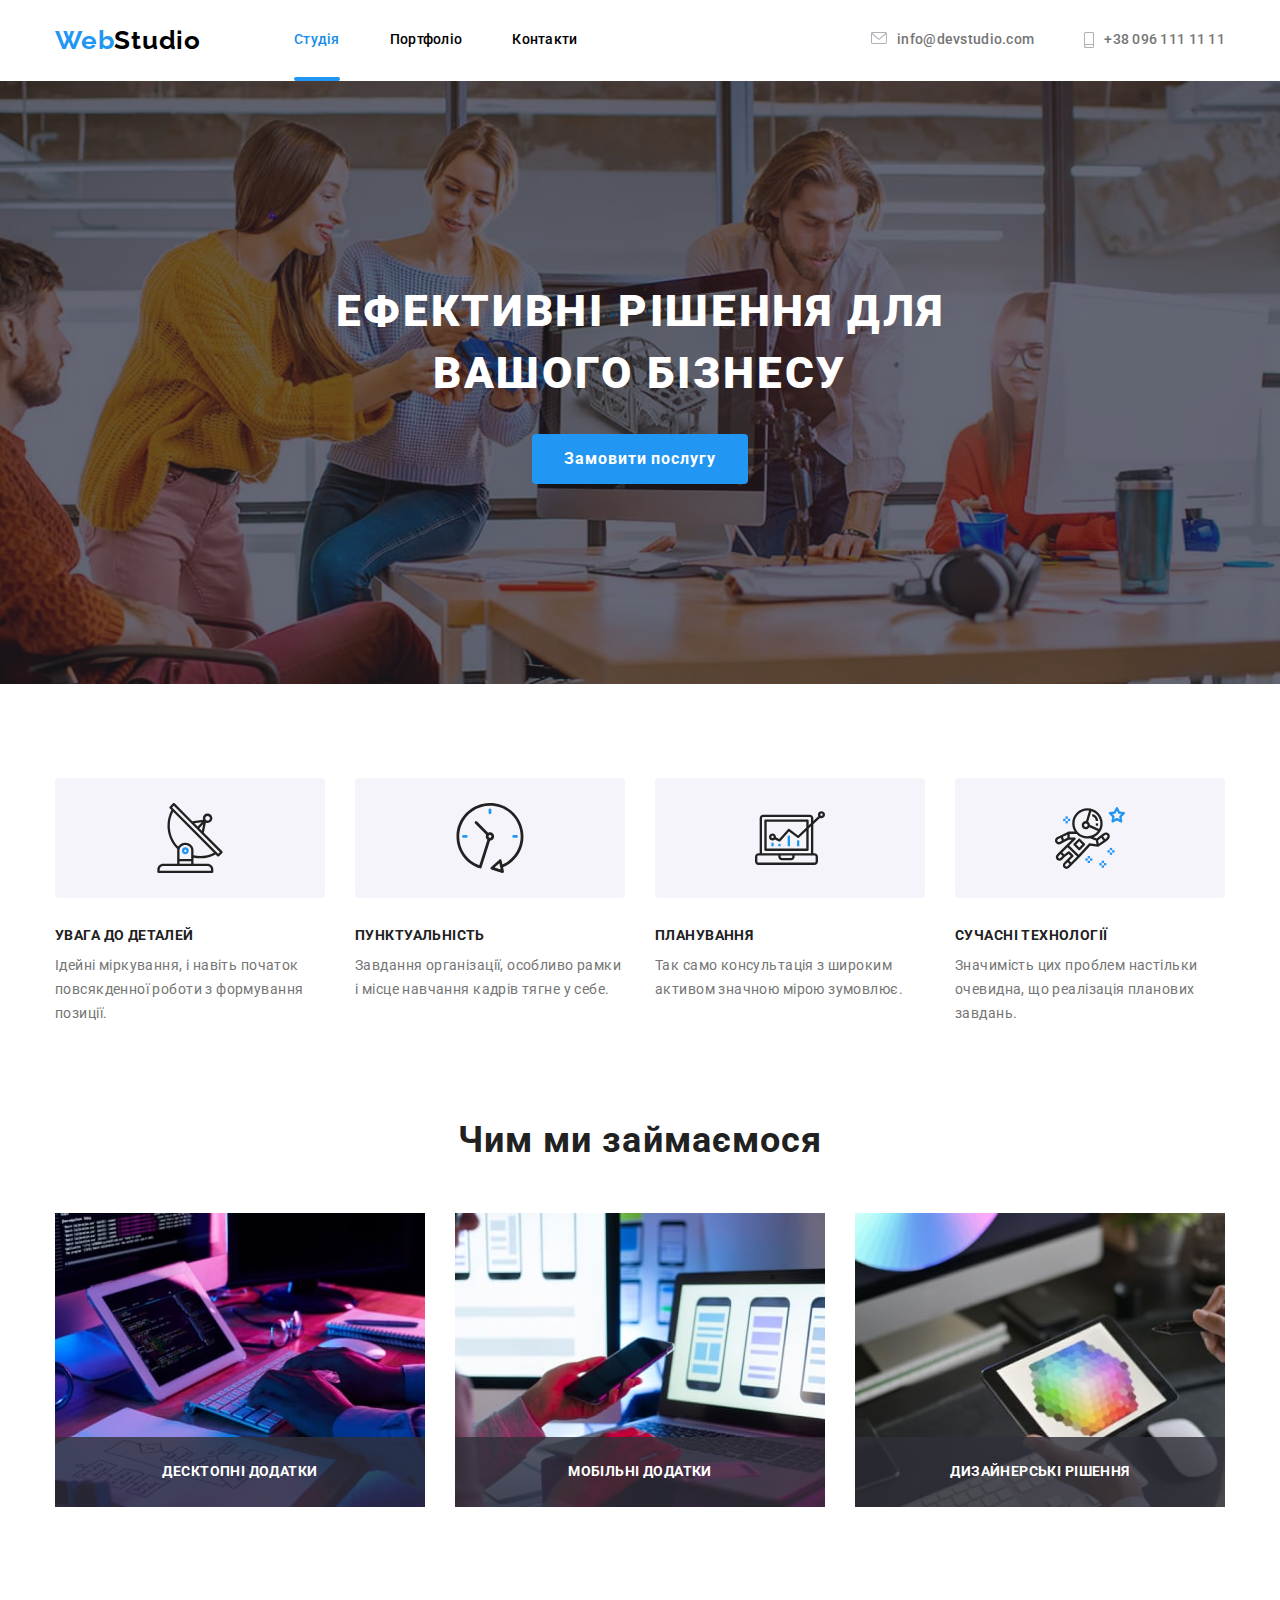
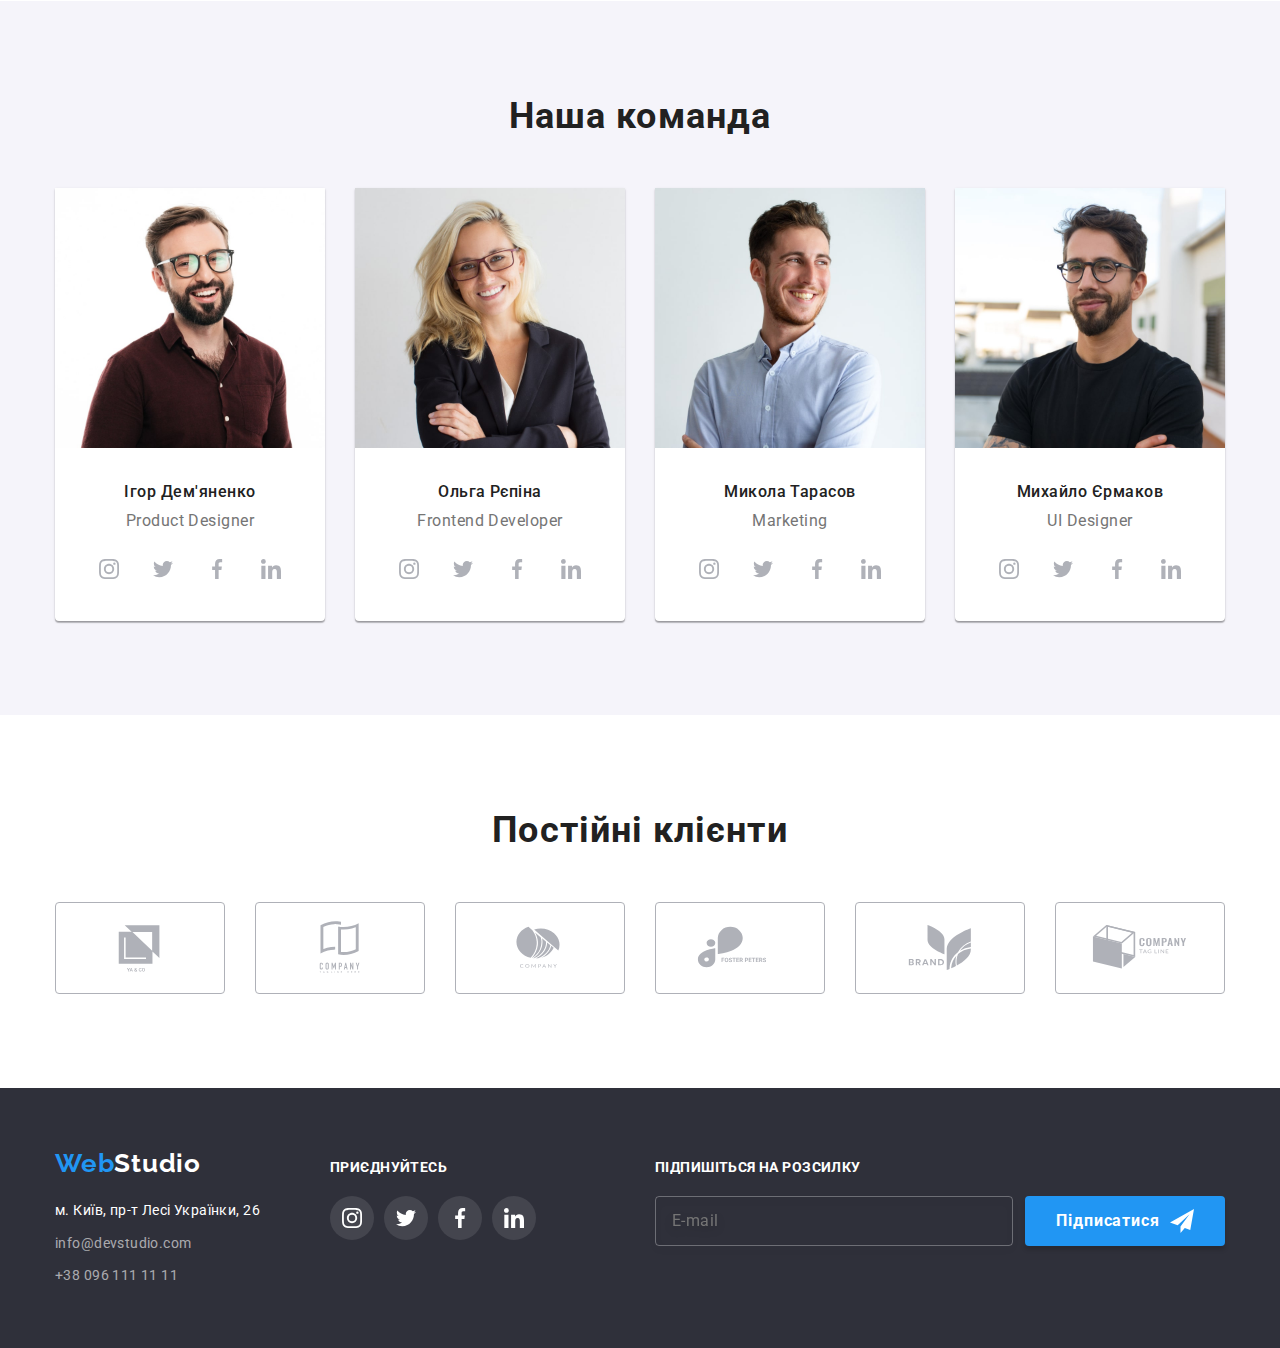
==== index.html @ 1640b94d "1" ====
<!DOCTYPE html>
<html lang="uk">
<head>
    <meta charset="UTF-8">
    <meta http-equiv="X-UA-Compatible" content="IE=edge">
    <meta name="viewport" content="width=device-width, initial-scale=1.0">
    <link rel="preconnect" href="https://fonts.googleapis.com">
    <link rel="preconnect" href="https://fonts.gstatic.com" crossorigin>
    <link href="https://fonts.googleapis.com/css2?family=Roboto:wght@400;500;700;900&display=swap" rel="stylesheet">
    <link rel="preconnect" href="https://fonts.googleapis.com">
    <link rel="preconnect" href="https://fonts.gstatic.com" crossorigin>
    <link href="https://fonts.googleapis.com/css2?family=Raleway:wght@700&display=swap" rel="stylesheet">
    <title>WebStudio</title>
    <link rel="stylesheet" href="https://cdnjs.cloudflare.com/ajax/libs/modern-normalize/1.1.0/modern-normalize.min.css">
    <link rel="stylesheet" href="./css/main.min.css">
</head>
 <body>
    
 <!-- Header -->

 <header>
    <div class="container-clients">
        <nav class="navigation">
            <a class="logo-navigation link" href="./index.html"><span class="logo-navigation__text">Web</span>Studio</a>
            <ul class="list-navigation list">
                <li class="item-navigation"><a class="item-navigation__link link active current" href="./index.html">Студія</a></li>
                <li class="item-navigation"><a class="item-navigation__link link" href="./portfolio.html">Портфоліо</a></li>
                <li class="item-navigation"><a class="item-navigation__link link" href="#contacts">Контакти</a></li>
            </ul>
        </nav>
        <ul class="list-adress list link">
            <li class="item-adress"><a class="item-adress__link link" href="mailto:info@devstudio.com">
              <svg class="item-adress__icon" width="16" height="12">
        <use href="./img/icons.svg#icon-envelope"></use>
        </svg>
        info@devstudio.com</a>
            </li>
            <li class="item-adress"><a class="item-adress__phone link" href="tel:+380961111111">
              <svg class="item-adress__icon" width="10" height="16">
        <use href="./img/icons.svg#icon-smartphone"></use>
        </svg>
        +38 096 111 11 11</a></li>
        </ul>
    </div> 
 </header>

 <!--Main-->
 <main>
  <section class="hero">
    <div class="container-hero">
        <h1 class="hero__text">Ефективні рішення для вашого бізнесу</h1>
        <button type="button" class="button" data-modal-open>Замовити послугу</button>
    </div>
    
  </section>
 <!-- Client -->
 <section class="clients">
    <div class="container-clients">
        <h2 hidden>Переваги для кліентів</h2>
        <ul class="benefits list">
            
           <li class="list-benefits">
              <div class="item-benefits">
              <svg class="item-benefits__icon" width="70" height="70">
              <use href="./img/icons.svg#antenna"></use>
            </svg>
            </div>
                <h3 class="item-benefits__title">Увага до деталей</h3>
                <p class="item-benefits__text">Ідейні міркування, і навіть початок
                    повсякденної роботи з формування
                    позиції.</p>
            </li>

            <li class="list-benefits">
               <div class="item-benefits">
              <svg class="item-benefits__icon" width="70" height="70">
              <use href="./img/icons.svg#clock"></use>
            </svg>
            </div>
                <h3 class="item-benefits__title">Пунктуальність</h3>
                <p class="item-benefits__text">Завдання організації, особливо рамки і місце
                   навчання кадрів тягне у себе.</p>
            </li>

            <li class="list-benefits">
               <div class="item-benefits">
              <svg class="item-benefits__icon" width="70" height="70">
              <use href="./img/icons.svg#diagram"></use>
            </svg>
            </div>
                <h3 class="item-benefits__title">Планування</h3>
                <p class="item-benefits__text">Так само консультація з широким активом значною
                   мірою зумовлює.</p>
            </li>

            <li class="list-benefits">
              <div class="item-benefits">
              <svg class="item-benefits__icon" width="70" height="70">
              <use href="./img/icons.svg#astronaut"></use>
            </svg>
            </div>
                <h3 class="item-benefits__title">Сучасні технології</h3>
                <p class="item-benefits__text">Значимість цих проблем настільки очевидна,
                   що реалізація планових завдань.</p>
            </li>

        </ul>
    </div>
 </section>


<!-- Servises -->

 <section class="servises">
    <div class="container-hero">
        <h2 class="servises__text">Чим ми займаємося</h2>
        <ul class="list-servises list">
            <li class="item-servises"><img class="item-servises__image" src="./img/box1.jpg" alt="keyboard_Laptop" width="370" height="294">
            <h3 class="item-servises__text">Десктопні додатки</h3>
            </li>
            <li class="item-servises"><img class="item-servises__image" src="./img/box2.jpg" alt="phone_man_hand" width="370" height="294">
            <h3 class="item-servises__text">Мобільні додатки</h3>
            </li>
            <li class="item-servises"><img class="item-servises__image" src="./img/box3.jpg" alt="Laptop_rainbow" width="370" height="294">
            <h3 class="item-servises__text">Дизайнерські рішення</h3>
            </li>
        </ul>
    </div>
 </section>

 <!-- Team -->
 <section class="team clients">
    <div class="container-hero">
        <h2 class="servises__text">Наша команда</h2>
        <ul class="list-team list">
            <li class="item-team">
                <img class="item-team__image" src="./img/img1.jpg" alt="Ігор Дем'яненко" width="270" height="260">
                <div class="item-team__text">
                    <h3 class="item-team__name">Ігор Дем'яненко</h3>
                    <p class="item-team__spot">Product Designer</p>
                    <ul class="list-card list">
                    <li class="item-card"><a href="" class="item-card__link link">
                    <svg class="item-card__icon" width="20" height="20">
                      <use href="./img/icons.svg#icon-instagram"></use>
                    </svg></a>
                  </li>
                    </a></li>
                    <li class="item-card"><a href="" class="item-card__link link">
                     <svg class="item-card__icon" width="20" height="20">
                      <use href="./img/icons.svg#icon-twitter"></use>
                      </svg>  
                    </a></li>
                    <li class="item-card"><a href="" class="item-card__link link">
                        <svg class="item-card__icon" width="20" height="20">
                      <use href="./img/icons.svg#icon-facebook"></use>
                      </svg>
                    </a></li>
                    <li class="item-card"><a href="" class="item-card__link link">
                        <svg class="item-card__icon" width="20" height="20">
                      <use href="./img/icons.svg#icon-linkedin"></use>
                      </svg></a></li>
                    </ul>
                </div>
            </li>
            <li class="item-team">
                <img class="item-team__image" src="./img/img2.jpg" alt="Ольга Рєпіна" width="270" height="260">
                <div class="item-team__text">
                    <h3 class="item-team__name">Ольга Рєпіна</h3>
                    <p class="item-team__spot">Frontend Developer</p>
                    <ul class="list-card list">
                        <li class="item-card"><a href="" class="item-card__link link">
                   <svg class="item-card__icon" width="20" height="20">
                      <use href="./img/icons.svg#icon-instagram"></use>
                    </svg></a>
                  </li>
                    </a></li>
                    <li class="item-card"><a href="" class="item-card__link link">
                     <svg class="item-card__icon" width="20" height="20">
                      <use href="./img/icons.svg#icon-twitter"></use>
                      </svg>  
                    </a></li>
                    <li class="item-card"><a href="" class="item-card__link link">
                        <svg class="item-card__icon" width="20" height="20">
                      <use href="./img/icons.svg#icon-facebook"></use>
                      </svg>
                    </a></li>
                    <li class="item-card"><a href="" class="item-card__link link">
                        <svg class="item-card__icon" width="20" height="20">
                      <use href="./img/icons.svg#icon-linkedin"></use>
                      </svg></a></li>
                    </ul>  
                </div>
            </li>
            <li class="item-team">
                <img class="item-team__image" src="./img/img3.jpg" alt="Микола Тарасов" width="270" height="260">
                <div class="item-team__text">
                    <h3 class="item-team__name">Микола Тарасов</h3>
                    <p class="item-team__spot">Marketing</p>
                    <ul class="list-card list">
                        <li class="item-card"><a href="" class="item-card__link link">
                   <svg class="item-card__icon" width="20" height="20">
                      <use href="./img/icons.svg#icon-instagram"></use>
                    </svg></a>
                  </li>
                    </a></li>
                    <li class="item-card"><a href="" class="item-card__link link">
                     <svg class="item-card__icon" width="20" height="20">
                      <use href="./img/icons.svg#icon-twitter"></use>
                      </svg>  
                    </a></li>
                    <li class="item-card"><a href="" class="item-card__link link">
                        <svg class="item-card__icon" width="20" height="20">
                      <use href="./img/icons.svg#icon-facebook"></use>
                      </svg>
                    </a></li>
                    <li class="item-card"><a href="" class="item-card__link link">
                        <svg class="item-card__icon" width="20" height="20">
                      <use href="./img/icons.svg#icon-linkedin"></use>
                      </svg></a></li>
                    </ul>
                     </div>
            </li>
            <li class="item-team">
                <img class="item-team__image" src="./img/img4.jpg" alt="Михайло Єрмаков" width="270" height="260">
                <div class="item-team__text">
                    <h3 class="item-team__name">Михайло Єрмаков</h3>
                    <p class="item-team__spot">UI Designer</p>
                    <ul class="list-card list">
                        <li class="item-card"><a href="" class="item-card__link link">
                   <svg class="item-card__icon" width="20" height="20">
                      <use href="./img/icons.svg#icon-instagram"></use>
                    </svg></a>
                  </li>
                    </a></li>
                    <li class="item-card"><a href="" class="item-card__link link">
                     <svg class="item-card__icon" width="20" height="20">
                      <use href="./img/icons.svg#icon-twitter"></use>
                      </svg>  
                    </a></li>
                    <li class="item-card"><a href="" class="item-card__link link">
                        <svg class="item-card__icon" width="20" height="20">
                      <use href="./img/icons.svg#icon-facebook"></use>
                      </svg>
                    </a></li>
                    <li class="item-card"><a href="" class="item-card__link link">
                        <svg class="item-card__icon" width="20" height="20">
                      <use href="./img/icons.svg#icon-linkedin"></use>
                      </svg></a></li>
                    </ul>
                </div>
            </li>
        </ul>
    </div>
 </section>


 <!-- Permanent Clients -->


 <section class="box clients">
  <div class="container-hero">
  <h2 class="servises__text">Постійні клієнти</h2>
  <ul class="list-box list">
    <li class="item-box">
      <a class="item-box__link link" href="">

        <svg class="item-box__icon" width="106" height="60">
        <use href="./img/icons.svg#icon-logo1"></use>
        </svg>

      </a>
    </li>
    <li class="item-box">
      <a class="item-box__link link" href="">

      <svg class="item-box__icon" width="106" height="60">
        <use href="./img/icons.svg#icon-logo2"></use>
        </svg>

      </a>
    </li>
    <li class="item-box">
      <a class="item-box__link link" href="">

        <svg class="item-box__icon" width="106" height="60">
        <use href="./img/icons.svg#icon-logo3"></use>
        </svg>

      </a>
    </li>
    <li class="item-box">
      <a class="item-box__link link" href="">

        <svg class="item-box__icon" width="106" height="60">
        <use href="./img/icons.svg#icon-logo4"></use>
        </svg>

      </a>
    </li>
    <li class="item-box">
      <a class="item-box__link link" href="">

        <svg class="item-box__icon" width="106" height="60">
        <use href="./img/icons.svg#icon-logo5"></use>
        </svg>

      </a>
    </li>
    <li class="item-box">
      <a class="item-box__link link" href="">

        <svg class="item-box__icon" width="106" height="60">
        <use href="./img/icons.svg#icon-logo6"></use>
        </svg>

      </a>
    </li>
  </ul>
  </div>
 </section>
 </main>


 <!-- Footer -->
 <footer>
    <div class="footer container-hero">
      <div class="list-footer">
    <a class="logo-footer link" href="./index.html"><span class="logo-navigation__text">Web</span>Studio</a>
    <address class="adress">
        <ul class="list-footer__adress list">
            
            <li class="list-adress__item" id="contacts"><a class="list-adress__link link" target="_blank" rel="noopener noreferrer nofollow"
                    href="https://goo.gl/maps/8ZdvYXHcTq7ifbDh6">
                    м. Київ, пр-т Лесі Українки, 26</a>
            </li>
            
            <li class="list-adress__item"><a class="list-adress__mail link"
                    href="mailto:info@devstudio.com">info@devstudio.com</a>
            </li>
            
            <li class="list-adress__item"><a class="list-adress__phone link" href="tel:+380961111111">+38 096 111 11 11</a>
            </li>  
        </ul>
    </address>
    </div>


    <div class="joinus">
      <ul class="list-joinus list">
        <li class="list-joinus__text">Приєднуйтесь</li>
        <li>
          <ul class="list-social list">
            <li class="list-social__item"><a class="list-social__link link" href="">
              <svg class="list-social__icon" width="20" height="20">
                      <use href="./img/icons.svg#icon-instagram"></use>
                    </svg>
            </a></li>
            <li class="list-social__item"><a class="list-social__link link" href="">
              <svg class="list-social__icon" width="20" height="20">
                      <use href="./img/icons.svg#icon-twitter"></use>
                    </svg>
            </a></li>
            <li class="list-social__item"><a class="list-social__link link" href="">
              <svg class="list-social__icon" width="20" height="20">
                      <use href="./img/icons.svg#icon-facebook"></use>
                    </svg>
            </a></li>
            <li class="list-social__item"><a class="list-social__link link" href="">
              <svg class="list-social__icon" width="20" height="20">
                      <use href="./img/icons.svg#icon-linkedin"></use>
                    </svg>
            </a></li>
          </ul>
        </li>
      </ul>
    </div>
    
        <!-- Subscribe -->
    <div class="footer-form">
      <form name="sub_form" class="form">
        <p class="list-joinus__text">Підпишіться на розсилку</p>
        <div class="send-form">
          <label for="send" class="send-form__label">
            <input type="email" name="email_input" class="send-form__input" placeholder="E-mail" id="send">
          </label>
            <button type="submit" class="send-form__button" data-modal-open>
              Підписатися
              <svg class="send-form__icon" width="24" height="24">
                      <use href="./img/icons.svg#icon-send"></use>
                    </svg>
              </button>
        </div>
        </form> 
    </div> 
    </div>
 </footer>

<div class="modal-backdrop is-hidden" data-modal>
      <div class="modal">
        <button type="button" class="modal-btn" data-modal-close>
        <svg class="modal-icon" width="18" height="18">
        <use href="./img/icons.svg#icon-cancel-circle"></use>
        </svg>
      </button>

  
    <p class="par_txt">Залиште свої дані, ми вам передзвонимо</h3> 
    <form>
      <div class="modal_forms">
        <span class="span_name">Ім'я</span>
          <label for="user_name" class="forms_label">
            <input type="text" name="user_name" required placeholder id="user_name" class="forms_input" minlength="3">
            <svg class="icon_form">
              <use href="./img/icons.svg#icon-person"></use>
            </svg>
          </label>
      </div>
      <div class="modal_forms">
        <span class="span_name">Телефон</span>
        <label for="user_phone" class="forms_label">
          <input type="text" name="user_phone" required placeholder id="user_phone" class="forms_input" minlength="3">
          <svg class="icon_form">
              <use href="./img/icons.svg#icon-phone"></use>
            </svg>
        </label>
      </div>
      <div class="modal_forms">
        <span class="span_name">Пошта</span>
        <label for="user_mail" class="forms_label">
          <input type="text" name="user_mail" required placeholder id="user_mail" class="forms_input" minlength="3">
          <svg class="icon_form">
              <use href="./img/icons.svg#icon-mail"></use>
            </svg>
        </label>
      </div>
      <div class="commitl">
         <span class="span_name">Коментар</span>
          <label for="commit">
            <textarea name="commit" 
            placeholder="Введіть текст"
            id="commit" 
            class="commits"
            rows="8"
            ></textarea>
          </label>
      </div>
      <div>
        <label for="soglasie" class="soglasie">
          <input 
          type="checkbox"
          name="mail"
          id="soglasie"
          class="sogl_check"
          required >
          
          <span class="checkbox_icon"></span>
          <span class="agree">Погоджуюся з розсилкою та приймаю</span> 
          <a href="#" class="soglasie_link">Умови договору</a>
        </label>
      </div>
      <button class="modal_form_btn" type="submit" data-modal-open>
        <span class="modal_form_txt">Відправити</span>
      </button>
    </form>
  </div>
</div>

 <script src="./js/modal.js"></script>
 </body>
</html>
---- css/main.min.css ----
.clients{padding-top:94px;padding-bottom:94px}html{-webkit-box-sizing:border-box;box-sizing:border-box}*,*::before,*::after{-webkit-box-sizing:inherit;box-sizing:inherit}.list{list-style:none;margin-top:0;margin-bottom:0}.link{text-decoration:none}.current{color:#188ce8}.link.current{color:#188ce8}body{color:#212121;font-family:"Roboto",sans-serif}h2,h3,p{margin-top:0;margin-bottom:0}.container-hero,.container-clients{margin-left:auto;margin-right:auto;width:1200px;padding-left:15px;padding-right:15px}.container-clients{display:-webkit-box;display:-ms-flexbox;display:flex;-webkit-box-align:center;-ms-flex-align:center;align-items:center}.container__button{padding:6px 22px}.container-cards{padding:20px 24px}.list-progect__button{color:#000;background-color:#f5f4fa;cursor:pointer;font-weight:500;font-size:16px;line-height:1.63;text-align:center;letter-spacing:.03em;border-radius:4px;border:none;font-family:inherit;-webkit-transition:color background-color box-shadow 250ms cubic-bezier(0.4, 0, 0.2, 1);transition:color background-color box-shadow 250ms cubic-bezier(0.4, 0, 0.2, 1)}.list-progect__button:hover,.list-progect__button:focus,.list-progect__button .active-button{color:#fff;background-color:#2196f3;-webkit-box-shadow:0px 3px 1px rgba(0,0,0,.1),0px 1px 2px rgba(0,0,0,.08),0px 2px 2px rgba(0,0,0,.12);box-shadow:0px 3px 1px rgba(0,0,0,.1),0px 1px 2px rgba(0,0,0,.08),0px 2px 2px rgba(0,0,0,.12);-webkit-transition:color background-color box-shadow 250ms cubic-bezier(0.4, 0, 0.2, 1);transition:color background-color box-shadow 250ms cubic-bezier(0.4, 0, 0.2, 1)}.button{color:#fff;background-color:#2196f3;padding:0;width:216px;height:50px;cursor:pointer;font-weight:700;font-size:16px;line-height:1.87;letter-spacing:.06em;border-radius:4px;border:none;font-family:inherit}.button:hover,.button:focus,.button .active-button{color:#fff;background-color:#188ce8;-webkit-box-shadow:0px 4px 4px rgba(0,0,0,.15);box-shadow:0px 4px 4px rgba(0,0,0,.15);border-radius:4px;-webkit-transition:color background-color box-shadow 250ms cubic-bezier(0.4, 0, 0.2, 1);transition:color background-color box-shadow 250ms cubic-bezier(0.4, 0, 0.2, 1)}.list-progect{display:-webkit-box;display:-ms-flexbox;display:flex;-webkit-box-pack:center;-ms-flex-pack:center;justify-content:center;padding:0;margin-bottom:50px}.list-progect .list-progect__item:not(:last-child){margin-right:8px}.line{border:1px solid #ececec;border-top-style:none;border-left-style:none;border-right-style:none}header{background-color:#fff}.navigation{display:-webkit-box;display:-ms-flexbox;display:flex;-webkit-box-align:center;-ms-flex-align:center;align-items:center}.logo-navigation{display:inline-block;margin-right:93px;padding:25px 0}.logo-navigation__text{color:#2196f3;font-family:"Raleway",sans-serif;font-weight:700;font-size:26px;line-height:1.19;letter-spacing:.03em}.logo-navigation,.logo-footer{color:#000;font-family:"Raleway",sans-serif;font-weight:700;font-size:26px;line-height:1.19;letter-spacing:.03em}.list-navigation{display:-webkit-box;display:-ms-flexbox;display:flex;color:#000;font-weight:500;font-size:14px;line-height:1.14;letter-spacing:.02em;padding-left:0}.list-navigation .item-navigation:not(:last-child){margin-right:50px}.item-navigation__link{color:#000;padding:32px 0}.item-navigation__link:hover,.item-navigation__link:focus{color:#2196f3;-webkit-transition:color 250ms cubic-bezier(0.4, 0, 0.2, 1);transition:color 250ms cubic-bezier(0.4, 0, 0.2, 1)}.list-adress{margin-left:auto;padding:0;display:-webkit-box;display:-ms-flexbox;display:flex}.list-adress .item-adress:not(:last-child){margin-right:50px}.item-adress:hover,.item-adress:focus .item-adress__icon{fill:#2196f3;-webkit-transition:fill 250ms cubic-bezier(0.4, 0, 0.2, 1);transition:fill 250ms cubic-bezier(0.4, 0, 0.2, 1)}.item-adress__link{color:#757575;font-weight:500;font-size:14px;line-height:1.14;letter-spacing:.02em;padding:32px 0;display:-webkit-box;display:-ms-flexbox;display:flex;-webkit-box-pack:center;-ms-flex-pack:center;justify-content:center}.item-adress__link:hover,.item-adress__link:focus{color:#2196f3;-webkit-transition:color 250ms cubic-bezier(0.4, 0, 0.2, 1);transition:color 250ms cubic-bezier(0.4, 0, 0.2, 1)}.item-adress__link:hover .item-adress__icon{fill:#2196f3;-webkit-transition:fill 250ms cubic-bezier(0.4, 0, 0.2, 1);transition:fill 250ms cubic-bezier(0.4, 0, 0.2, 1)}.item-adress__phone{color:#757575;font-weight:500;font-size:14px;line-height:1.14;letter-spacing:.02em;padding:32px 0;display:-webkit-box;display:-ms-flexbox;display:flex;-webkit-box-pack:center;-ms-flex-pack:center;justify-content:center}.item-adress__phone:hover,.item-adress__phone:focus{color:#2196f3;-webkit-transition:color 250ms cubic-bezier(0.4, 0, 0.2, 1);transition:color 250ms cubic-bezier(0.4, 0, 0.2, 1)}.item-adress__phone:hover .item-adress__icon{fill:#2196f3;-webkit-transition:fill 250ms cubic-bezier(0.4, 0, 0.2, 1);transition:fill 250ms cubic-bezier(0.4, 0, 0.2, 1)}.item-adress__icon{margin-right:10px;fill:#afb1b8}.item-adress__icon:hover,.item-adress__icon:focus{fill:#2196f3;-webkit-transition:fill 250ms cubic-bezier(0.4, 0, 0.2, 1);transition:fill 250ms cubic-bezier(0.4, 0, 0.2, 1)}.list-adress__link:hover,.list-adress__link:focus{color:#2196f3;-webkit-transition:color 250ms cubic-bezier(0.4, 0, 0.2, 1);transition:color 250ms cubic-bezier(0.4, 0, 0.2, 1)}.active-link{color:#2196f3}.item-navigation{position:relative}.active::after{position:absolute;display:inline-block;content:"";width:100%;height:4px;background:#2196f3;border-radius:2px;top:45px;left:0}h1{color:#fff;font-weight:900;font-size:44px;line-height:1.4;letter-spacing:.06em;text-transform:uppercase}.hero__text{margin:0 auto 30px;width:696px}.hero{background-color:#2f303a;padding-top:200px;text-align:center;padding-bottom:200px;background-repeat:no-repeat;background-position:center;background-size:cover;background-image:-webkit-gradient(linear, left top, left bottom, from(rgba(47, 48, 58, 0.4)), to(rgba(47, 48, 58, 0.4))),url(../img/main1.jpg);background-image:linear-gradient(rgba(47, 48, 58, 0.4), rgba(47, 48, 58, 0.4)),url(../img/main1.jpg)}.benefits{display:-webkit-box;display:-ms-flexbox;display:flex;padding:0}.benefits .list-benefits:not(:last-child){margin-right:30px}.item-benefits{width:270px;height:120px;background:#f5f4fa;border-radius:4px;margin-bottom:30px;display:-webkit-box;display:-ms-flexbox;display:flex;-webkit-box-pack:center;-ms-flex-pack:center;justify-content:center;-webkit-box-align:center;-ms-flex-align:center;align-items:center}.item-benefits__title{font-weight:700;font-size:14px;line-height:1.14;letter-spacing:.03em;text-transform:uppercase;margin-bottom:10px}.item-benefits__text{color:#757575;font-weight:400;font-size:14px;line-height:1.7;letter-spacing:.03em;margin-top:0;margin-bottom:0}.servises{margin-bottom:94px}.servises__text{font-weight:700;font-size:36px;line-height:1.2;text-align:center;letter-spacing:.03em;margin-bottom:50px}.list-servises{display:-webkit-box;display:-ms-flexbox;display:flex;padding:0}.list-servises .item-servises:not(:last-child){margin-right:30px}.list-team{display:-webkit-box;display:-ms-flexbox;display:flex;padding:0px}.list-team .item-team:not(:last-child){margin-right:30px}.item-team{background-color:#fff;width:270px;-webkit-box-shadow:0px 1px 3px rgba(0,0,0,.12),0px 1px 1px rgba(0,0,0,.14),0px 2px 1px rgba(0,0,0,.2);box-shadow:0px 1px 3px rgba(0,0,0,.12),0px 1px 1px rgba(0,0,0,.14),0px 2px 1px rgba(0,0,0,.2);border-radius:0px 0px 4px 4px}.item-team:hover,.item-team:focus{-webkit-transform:scale(1.1);transform:scale(1.1)}.item-team .item-card__icon{fill:#afb1b8}.item-team .list-card{display:-webkit-box;display:-ms-flexbox;display:flex;-webkit-box-pack:center;-ms-flex-pack:center;justify-content:center;margin-top:16px;padding:0}.item-team .item-card__link{display:block;border-radius:50%;width:100%;height:100%;display:-webkit-box;display:-ms-flexbox;display:flex;-webkit-box-pack:center;-ms-flex-pack:center;justify-content:center;-webkit-box-align:center;-ms-flex-align:center;align-items:center;-webkit-transition:color 250ms cubic-bezier(0.4, 0, 0.2, 1);transition:color 250ms cubic-bezier(0.4, 0, 0.2, 1)}.item-team .item-card__link:hover,.item-team .item-card__link:focus{background-color:#2196f3;-webkit-transition:background-color 250ms cubic-bezier(0.4, 0, 0.2, 1);transition:background-color 250ms cubic-bezier(0.4, 0, 0.2, 1)}.item-team .item-card__link:hover .item-card__icon{fill:#fff;-webkit-transition:fill 250ms cubic-bezier(0.4, 0, 0.2, 1);transition:fill 250ms cubic-bezier(0.4, 0, 0.2, 1)}.item-servises{position:relative}.item-servises__text{display:-webkit-box;display:-ms-flexbox;display:flex;-webkit-box-pack:center;-ms-flex-pack:center;justify-content:center;-webkit-box-align:center;-ms-flex-align:center;align-items:center;position:absolute;bottom:0;width:100%;height:70px;font-weight:700;font-size:14px;line-height:1.18;letter-spacing:.03em;text-transform:uppercase;color:#fff;background:rgba(47,48,58,.8)}.social-icon{-webkit-box-pack:center;-ms-flex-pack:center;justify-content:center}.item-card{width:44px;height:44px;margin-right:10px;padding-bottom:0}.item-card:nth-last-child(1){margin-right:0}.item-team__text{padding-top:30px;padding-bottom:30px}.item-servises__image{display:block}.item-team__name{font-weight:500;font-size:16px;line-height:1.2;text-align:center;letter-spacing:.03em;margin-bottom:10px}.item-team__spot{color:#757575;font-weight:400;font-size:16px;line-height:1.2;text-align:center;letter-spacing:.03em}.team{background-color:#f5f4fa}.servises__text{font-weight:700;font-size:36px;line-height:1.2;text-align:center;letter-spacing:.03em;margin-bottom:50px}.list-box{display:-webkit-box;display:-ms-flexbox;display:flex;padding:0;-webkit-box-pack:justify;-ms-flex-pack:justify;justify-content:space-between}.item-box{width:170px;height:92px;border:1px solid #afb1b8;border-radius:4px;-webkit-transition:color 250ms cubic-bezier(0.4, 0, 0.2, 1);transition:color 250ms cubic-bezier(0.4, 0, 0.2, 1)}.item-box:hover{border-color:#2196f3}.item-box:hover .item-box__icon{fill:#2196f3}.item-box__link{display:-webkit-box;display:-ms-flexbox;display:flex;-webkit-box-pack:center;-ms-flex-pack:center;justify-content:center;-webkit-box-align:center;-ms-flex-align:center;align-items:center;width:100%;height:100%;padding:0}.item-box__icon{fill:#afb1b8;-webkit-transition:color 250ms cubic-bezier(0.4, 0, 0.2, 1);transition:color 250ms cubic-bezier(0.4, 0, 0.2, 1)}footer{background-color:#2f303a;padding:60px 0}.logo-footer{color:#fff;display:inline-block;margin-bottom:20px}.list-adress__link{color:#fff;font-family:"Roboto",sans-serif;font-style:normal;font-weight:400;font-size:14px;line-height:1.7;letter-spacing:.03em;-webkit-transition:color border 250ms cubic-bezier(0.4, 0, 0.2, 1);transition:color border 250ms cubic-bezier(0.4, 0, 0.2, 1)}.list-adress__item{padding:0;margin-bottom:9px}.list-adress__item:nth-last-child(1){margin-bottom:0}.list-adress__mail,.list-adress__phone{font-family:"Roboto",sans-serif;font-style:normal;font-weight:400;font-size:14px;line-height:1.7;letter-spacing:.03em;color:rgba(255,255,255,.6);-webkit-transition:color border 250ms cubic-bezier(0.4, 0, 0.2, 1);transition:color border 250ms cubic-bezier(0.4, 0, 0.2, 1)}.list-adress__mail:hover,.list-adress__mail:focus,.list-adress__phone:hover,.list-adress__phone:focus{color:#2196f3}.list-footer__adress{padding-left:0}.footer{display:-webkit-box;display:-ms-flexbox;display:flex;-webkit-box-align:baseline;-ms-flex-align:baseline;align-items:baseline}.list-joinus__text{font-weight:700;font-size:14px;line-height:1.14;letter-spacing:.03em;text-transform:uppercase;color:#fff;margin-bottom:20px}.list-footer{margin-right:70px}.list-joinus{padding:0}.list-social{padding:0;display:-webkit-box;display:-ms-flexbox;display:flex;-webkit-box-pack:center;-ms-flex-pack:center;justify-content:center}.list-social__item{width:44px;height:44px;margin-right:10px;padding-bottom:0;border-radius:50%;background-color:rgba(255,255,255,.1)}.list-social__item:nth-last-child(1){margin-right:0}.list-social__item:hover{background-color:#2196f3;-webkit-transition:background-color 250ms cubic-bezier(0.4, 0, 0.2, 1);transition:background-color 250ms cubic-bezier(0.4, 0, 0.2, 1)}.list-social__link{width:100%;height:100%;display:-webkit-box;display:-ms-flexbox;display:flex;-webkit-box-pack:center;-ms-flex-pack:center;justify-content:center;-webkit-box-align:center;-ms-flex-align:center;align-items:center}.list-social__icon{fill:#fff}.footer-form{margin-left:auto;height:86px}.send-form__label{width:358px}.form input{width:358px;height:50px;background-color:rgba(0,0,0,0);border:none;border:1px solid rgba(255,255,255,.3);-webkit-filter:drop-shadow(0px 4px 4px rgba(0, 0, 0, 0.15));filter:drop-shadow(0px 4px 4px rgba(0, 0, 0, 0.15));border-radius:4px}.send-form{display:-webkit-box;display:-ms-flexbox;display:flex;-ms-flex-line-pack:center;align-content:center}.send-form__input{width:358px;height:50px;font-family:"Roboto",sans-serif;font-weight:400;font-size:16px;letter-spacing:.03em;line-height:16px;padding:15px 16px;background-color:rgba(0,0,0,0);border:1px solid rgba(255,255,255,.3);-webkit-box-sizing:border-box;box-sizing:border-box;-webkit-filter:drop-shadow(0px 4px 4px rgba(0, 0, 0, 0.15));filter:drop-shadow(0px 4px 4px rgba(0, 0, 0, 0.15));border-radius:4px;color:rgba(255,255,255,.6)}.send-form__input:focus{border:1px solid #2196f3;-webkit-box-shadow:0px 1px 1px rgba(0,0,0,.12),0px 4px 4px rgba(0,0,0,.06),1px 4px 6px rgba(0,0,0,.16);box-shadow:0px 1px 1px rgba(0,0,0,.12),0px 4px 4px rgba(0,0,0,.06),1px 4px 6px rgba(0,0,0,.16);outline:none}.send-form__button{display:-webkit-box;display:-ms-flexbox;display:flex;-webkit-box-pack:center;-ms-flex-pack:center;justify-content:center;-webkit-box-align:center;-ms-flex-align:center;align-items:center;font-family:inherit;background:#2196f3;width:200px;height:50px;margin-left:12px;border:none;-webkit-box-shadow:0px 4px 4px rgba(0,0,0,.15);box-shadow:0px 4px 4px rgba(0,0,0,.15);border-radius:4px;cursor:pointer;-webkit-transition:all 250ms,cubic-bezier(0.4, 0, 0.2, 1);transition:all 250ms,cubic-bezier(0.4, 0, 0.2, 1);font-weight:700;font-size:16px;line-height:1.875;letter-spacing:.06em;color:#fff}.send-form__button:hover,.send-form__button:focus{color:#fff;background-color:#188ce8;-webkit-box-shadow:0px 4px 4px rgba(0,0,0,.15);box-shadow:0px 4px 4px rgba(0,0,0,.15);border-radius:4px;-webkit-transition:color background-color box-shadow 250ms cubic-bezier(0.4, 0, 0.2, 1);transition:color background-color box-shadow 250ms cubic-bezier(0.4, 0, 0.2, 1)}.send-form__icon{fill:#fff;margin-left:10px}.text_sub_s{font-weight:700;font-size:16px;line-height:1.88;letter-spacing:.06em;color:#fff;display:-webkit-box;display:-ms-flexbox;display:flex;-webkit-box-pack:center;-ms-flex-pack:center;justify-content:center;-webkit-box-align:center;-ms-flex-align:center;align-items:center}.modal-backdrop{position:fixed;top:0;bottom:0;left:0;right:0;background-color:rgba(0,0,0,.2);opacity:1;-webkit-transition:opacity 500ms,visibility 500ms;transition:opacity 500ms,visibility 500ms}.modal{width:528px;position:absolute;top:50%;left:50%;-webkit-transform:translate(-50%, -50%) scale(1);transform:translate(-50%, -50%) scale(1);opacity:1;-webkit-transition:-webkit-transform 250ms cubic-bezier(0.4, 0, 0.2, 1);transition:-webkit-transform 250ms cubic-bezier(0.4, 0, 0.2, 1);transition:transform 250ms cubic-bezier(0.4, 0, 0.2, 1);transition:transform 250ms cubic-bezier(0.4, 0, 0.2, 1), -webkit-transform 250ms cubic-bezier(0.4, 0, 0.2, 1);background-color:#fff;padding:40px}.is-hidden{visibility:hidden;opacity:0;pointer-events:none}.modal-btn{position:absolute;top:8px;right:8px;cursor:pointer;-webkit-box-align:center;-ms-flex-align:center;align-items:center;background:#fff;width:30px;height:30px;border:1px solid rgba(0,0,0,.1);border-radius:50%}.modal-btn:hover{fill:#2196f3;-webkit-transition:background-color 250ms cubic-bezier(0.4, 0, 0.2, 1);transition:background-color 250ms cubic-bezier(0.4, 0, 0.2, 1)}.modal-icon{width:100%;height:100%;display:-webkit-box;display:-ms-flexbox;display:flex;-webkit-box-pack:center;-ms-flex-pack:center;justify-content:center;-webkit-box-align:center;-ms-flex-align:center;align-items:center}.par_txt{font-weight:700;font-size:20px;line-height:1.17;letter-spacing:.06em;color:#000;text-align:center;margin-bottom:12px}.span_name{font-weight:400;text-align:start;font-size:12px;line-height:1.71;letter-spacing:.03em;color:#757575}.modal_forms{margin-bottom:10px}.forms_input{width:448px;height:40px;border-radius:4px;border:1px solid rgba(33,33,33,.2);padding-left:40px;-webkit-transition:border 250ms cubic-bezier(0.4, 0, 0.2, 1);transition:border 250ms cubic-bezier(0.4, 0, 0.2, 1)}.forms_input:hover,.forms_input:focus{border:1px solid #2196f3;outline:none}.forms_input:hover+svg,.forms_input:focus+svg{fill:#2196f3}.forms_label{position:relative}.icon_form{position:absolute;width:18px;height:18px;left:15px;top:2px}.commits{width:448px;height:120px;border:1px solid rgba(33,33,33,.2);-webkit-box-sizing:border-box;box-sizing:border-box;border-radius:4px;resize:none;padding:12px 16px}.commits:hover,.commits:focus{border:1px solid #2196f3;outline:none;-webkit-transition:border 250ms cubic-bezier(0.4, 0, 0.2, 1);transition:border 250ms cubic-bezier(0.4, 0, 0.2, 1)}.commitl{margin-bottom:20px}textarea::-webkit-input-placeholder{font-weight:400;font-size:12px;line-height:1.71;letter-spacing:.01em}textarea::-moz-placeholder{font-weight:400;font-size:12px;line-height:1.71;letter-spacing:.01em}textarea:-ms-input-placeholder{font-weight:400;font-size:12px;line-height:1.71;letter-spacing:.01em}textarea::-ms-input-placeholder{font-weight:400;font-size:12px;line-height:1.71;letter-spacing:.01em}textarea::placeholder{font-weight:400;font-size:12px;line-height:1.71;letter-spacing:.01em}.sogl_check{position:absolute;width:1px;height:1px;margin:-1px;border:0;padding:0;white-space:nowrap;-webkit-clip-path:inset(100%);clip-path:inset(100%);clip:rect(0 0 0 0);overflow:hidden}.sogl_check:checked+.checkbox_icon{background-color:#2196f3;background-image:url(../img/Check.svg);background-size:contain;background-origin:content-box;border:2px solid rgba(0,0,0,0);background-repeat:no-repeat;border-radius:4px}.soglasie_link{padding-left:3px;font-size:14px;line-height:1.7;letter-spacing:.03em;color:#2196f3}.checkbox_icon{display:-webkit-box;display:-ms-flexbox;display:flex;width:16px;height:15px;border:2px solid #212121;border-radius:4px;margin-right:9px;cursor:pointer}.modal_form_btn{display:block;margin:30px auto 0;font-family:inherit;background:#2196f3;width:200px;height:50px;border:none;-webkit-box-shadow:0px 4px 4px rgba(0,0,0,.15);box-shadow:0px 4px 4px rgba(0,0,0,.15);border-radius:4px;cursor:pointer;-webkit-transition:background-color 250ms cubic-bezier(0.4, 0, 0.2, 1);transition:background-color 250ms cubic-bezier(0.4, 0, 0.2, 1)}.modal_form_btn:hover,.modal_form_btn:focus{color:#fff;background-color:#188ce8;-webkit-box-shadow:0px 4px 4px rgba(0,0,0,.15);box-shadow:0px 4px 4px rgba(0,0,0,.15);border-radius:4px;-webkit-transition:color 250ms cubic-bezier(0.4, 0, 0.2, 1);transition:color 250ms cubic-bezier(0.4, 0, 0.2, 1)}.modal_form_txt{cursor:pointer;font-weight:700;font-size:16px;line-height:1.88;-webkit-box-align:center;-ms-flex-align:center;align-items:center;text-align:center;letter-spacing:.06em;color:#fff}.agree{font-weight:400;font-size:14px;line-height:1.71;letter-spacing:.03em;color:#757575}.soglasie{display:-webkit-box;display:-ms-flexbox;display:flex;-webkit-box-pack:center;-ms-flex-pack:center;justify-content:center;-webkit-box-align:center;-ms-flex-align:center;align-items:center}.cards{padding:0;display:-webkit-box;display:-ms-flexbox;display:flex;-ms-flex-wrap:wrap;flex-wrap:wrap}.list-cards{width:370px;height:404px;margin-right:30px;margin-bottom:30px}.list-cards:nth-child(3n){margin-right:0}.list-cards__link{display:block;-webkit-transition:color background-color box-shadow 250ms cubic-bezier(0.4, 0, 0.2, 1);transition:color background-color box-shadow 250ms cubic-bezier(0.4, 0, 0.2, 1)}.list-cards__link:hover .list-cards__description--hidden{-webkit-transform:translateY(0);transform:translateY(0)}.list-cards__link:hover{-webkit-box-shadow:0px 1px 1px rgba(0,0,0,.12),0px 4px 4px rgba(0,0,0,.06),1px 4px 6px rgba(0,0,0,.16);box-shadow:0px 1px 1px rgba(0,0,0,.12),0px 4px 4px rgba(0,0,0,.06),1px 4px 6px rgba(0,0,0,.16)}.list-cards__link--hidden{display:block}.list-cards__box{border:1px solid #eee;border-top-style:none}.hidden{position:relative;overflow:hidden}.list-cards__description--hidden{display:-webkit-box;display:-ms-flexbox;display:flex;-webkit-box-pack:center;-ms-flex-pack:center;justify-content:center;-webkit-box-align:center;-ms-flex-align:center;align-items:center;background-color:rgba(33,150,243,.9);position:absolute;bottom:0;left:0;height:100%;width:100%;color:#fff;font-size:20px;padding-left:24px;padding-right:24px;-webkit-transform:translateY(101%);transform:translateY(101%);-webkit-transition:-webkit-transform 250ms linear;transition:-webkit-transform 250ms linear;transition:transform 250ms linear;transition:transform 250ms linear, -webkit-transform 250ms linear;-webkit-transition-timing-function:cubic-bezier(0.4, 0, 0.2, 1);transition-timing-function:cubic-bezier(0.4, 0, 0.2, 1)}.list-cards__text--hidden{font-weight:400;font-size:18px;line-height:1.5;letter-spacing:.03em;color:#fff;-webkit-transition:color background-color box-shadow 250ms cubic-bezier(0.4, 0, 0.2, 1);transition:color background-color box-shadow 250ms cubic-bezier(0.4, 0, 0.2, 1)}.list-cards__title{color:#212121;font-weight:700;font-size:18px;line-height:2;letter-spacing:.06em;margin-bottom:4px}.list-cards__description{color:#757575;font-weight:400;font-size:16px;line-height:1.9;letter-spacing:.03em}/*# sourceMappingURL=main.min.css.map */
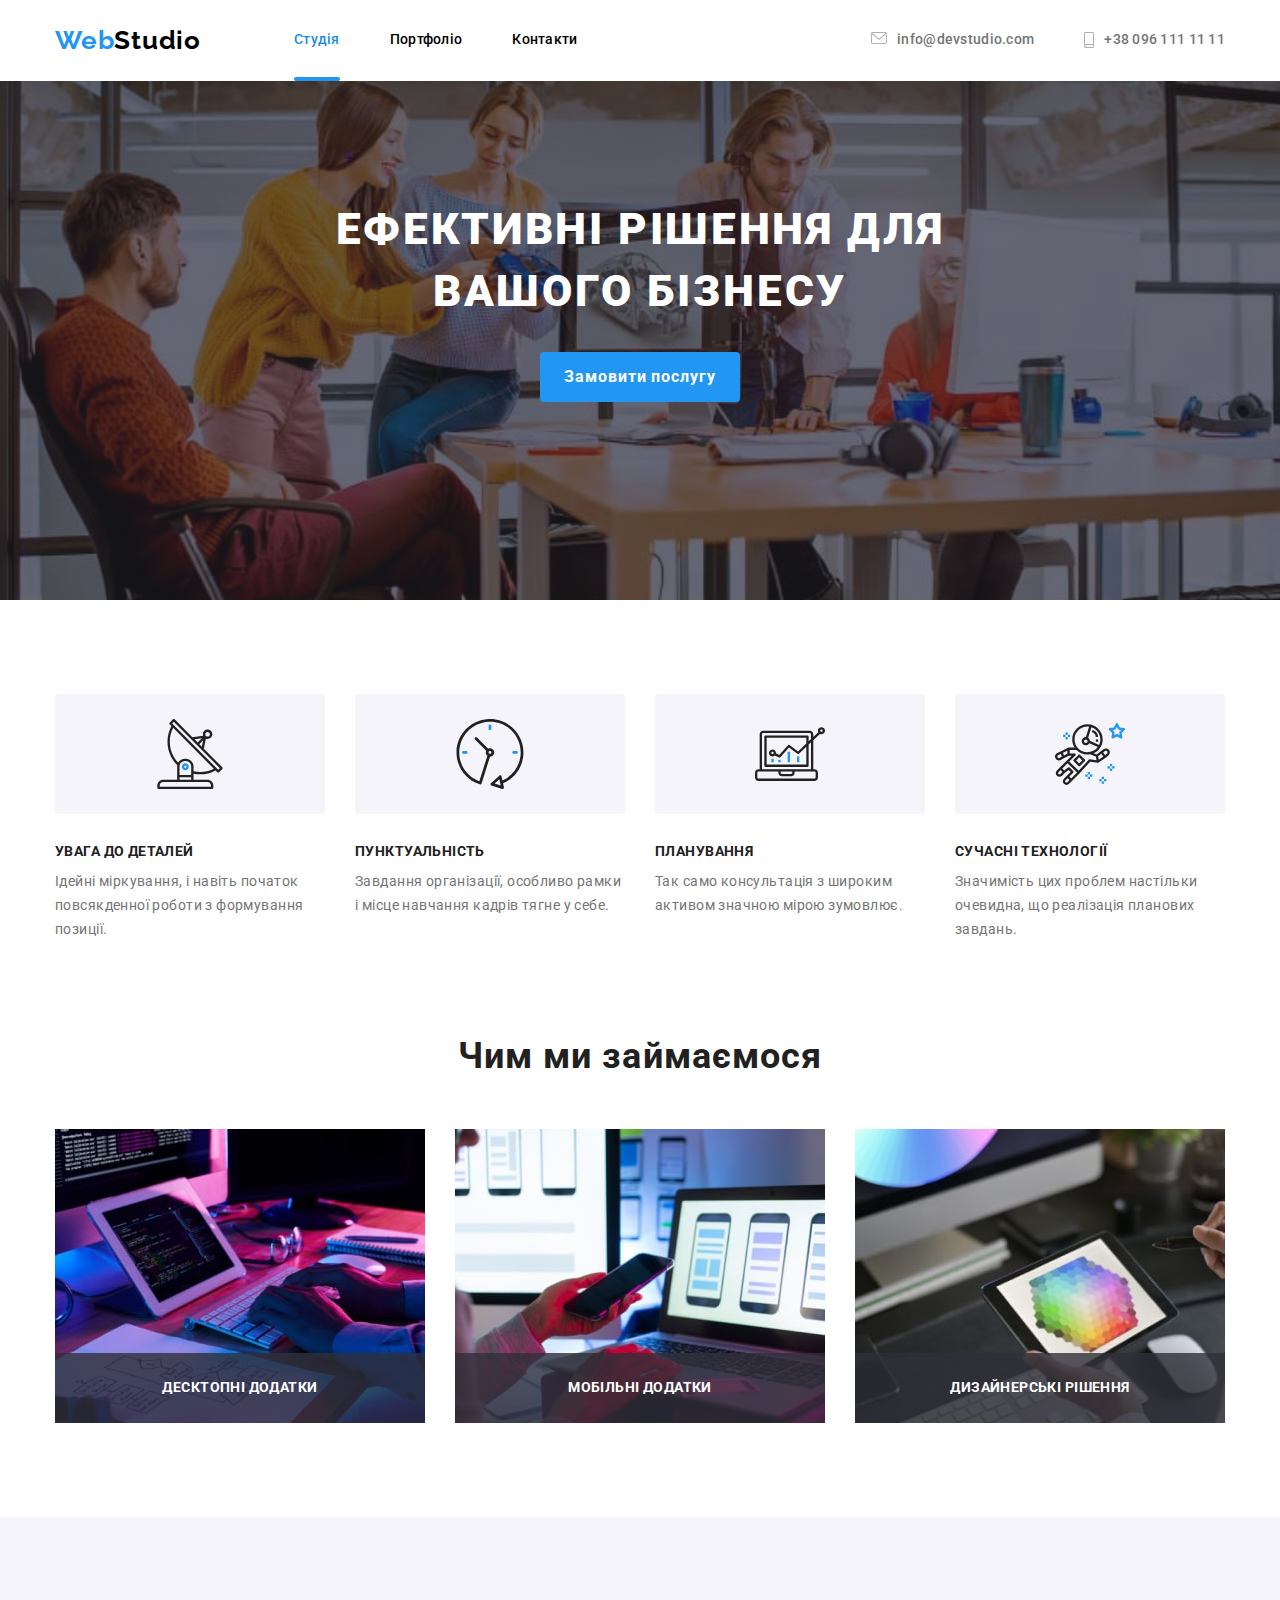
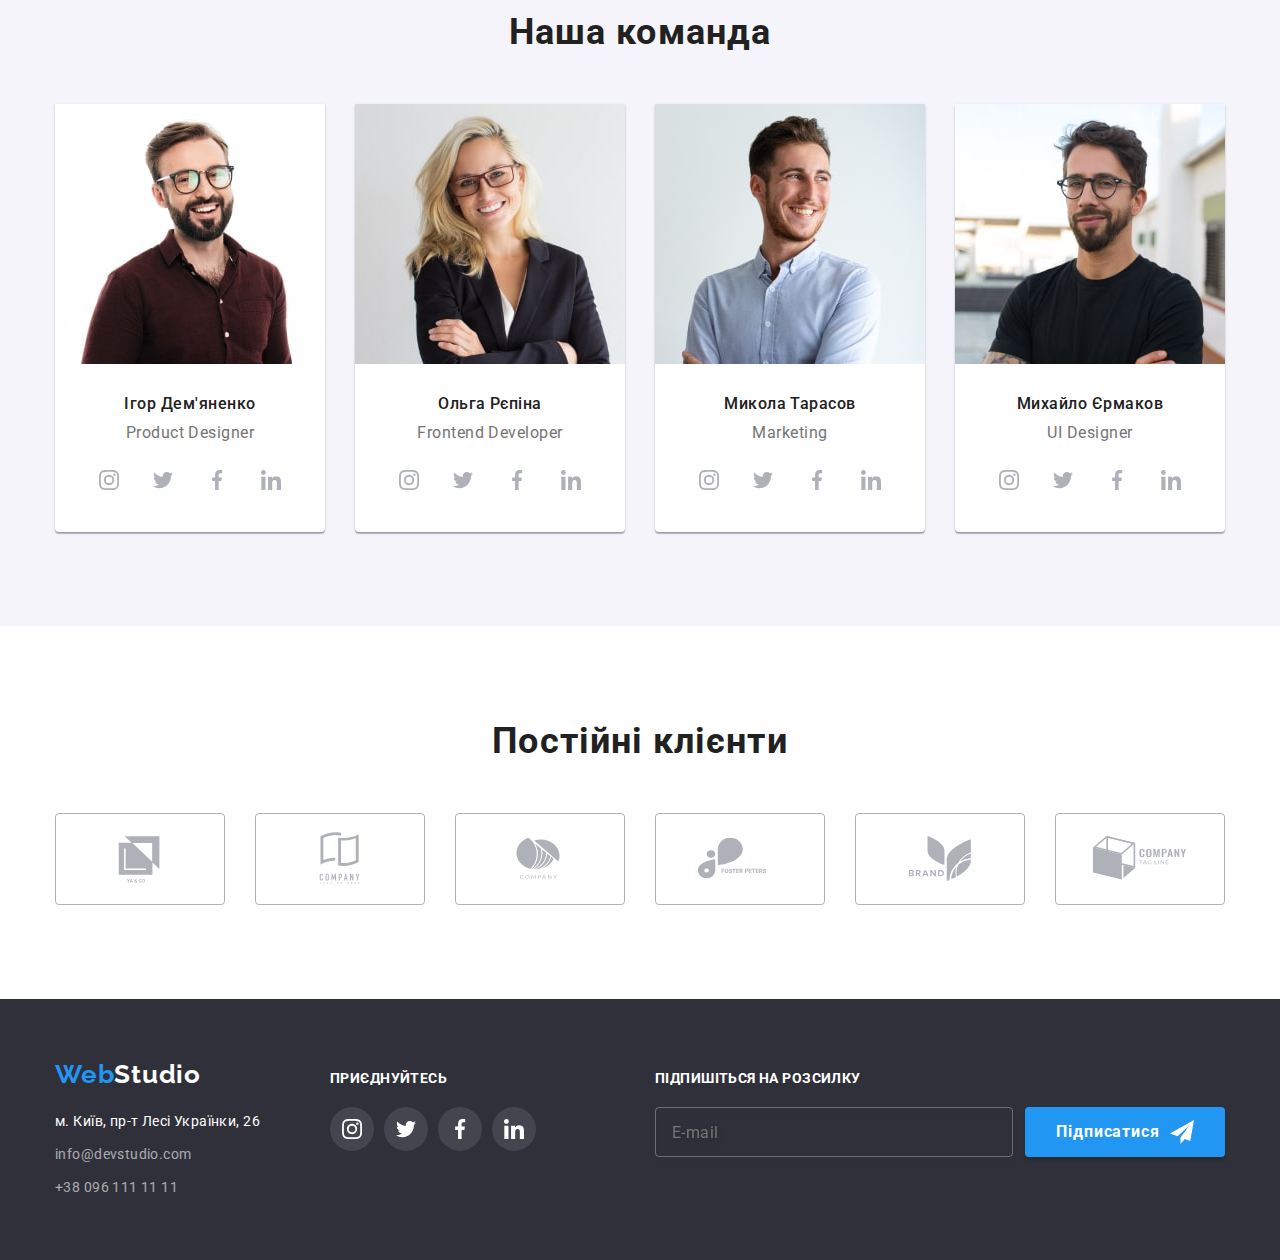
==== commit 35c17af3: "9" ====
--- a/index.html
+++ b/index.html
@@ -16,7 +16,7 @@
 </head>
  <body>
     
- <!-- Header -->
+<!-- Header -->
 
  <header>
     <div class="container-clients">
@@ -26,7 +26,7 @@
                 <li class="item-navigation"><a class="item-navigation__link link active current" href="./index.html">Студія</a></li>
                 <li class="item-navigation"><a class="item-navigation__link link" href="./portfolio.html">Портфоліо</a></li>
                 <li class="item-navigation"><a class="item-navigation__link link" href="#contacts">Контакти</a></li>
-            </ul>
+            </ul>     
         </nav>
         <ul class="list-adress list link">
             <li class="item-adress"><a class="item-adress__link link" href="mailto:info@devstudio.com">
@@ -41,7 +41,73 @@
         </svg>
         +38 096 111 11 11</a></li>
         </ul>
-    </div> 
+      
+      
+        <button
+          class="menu-toggle js-open-menu"
+          aria-expanded="false"
+          aria-controls="mobile-menu"
+        >
+          <svg width="40" height="40" fill="currentColor">
+            <use href="./img/icons.svg#menu_40px"></use>
+          </svg>
+        </button>
+      </div>
+
+      <!-- Mobile menu -->
+      <div class="menu-container js-menu-container" id="mobile-menu">
+        <button class="menu-toggle js-close-menu">
+          <svg
+            class="menu-close-icon"
+            width="40"
+            height="40"
+            fill="currentColor"
+          >
+            <use href="./img/icons.svg#close_40px"></use>
+          </svg>
+        </button>
+
+        <ul class="mobile-menu list">
+          <li class="mobile-menu-item">
+            <a class="mobile-menu-link link current" href="./index.html">Студія</a>
+          </li>
+          <li class="mobile-menu-item">
+            <a class="mobile-menu-link link" href="./portfolio.html">Портфоліо</a>
+          </li>
+          <li class="mobile-menu-item">
+            <a class="mobile-menu-link link" href="/">Контакти</a>
+          </li>
+        </ul>
+            <div style="margin-bottom: 80px"></div>
+        <ul class="mobile-contact list">
+          <li class="mobile-contact-item">
+            <a href="tel:+380961111111" class="mobile-contact-link link current"
+              >+38 096 111 11 11</a
+            >
+          </li>
+          <li class="mobile-contact-item">
+            <a href="mailto:info@devstudio.com" class="mobile-contact-link link"
+              >info@devstudio.com</a
+            >
+          </li>
+        </ul>
+
+        <ul class="mobile-social list">
+          <li class="mobile-social-item">
+            <a href="" class="mobile-social-link link">Instagram</a>
+          </li>
+          <li class="mobile-social-item">
+            <a href="" class="mobile-social-link link">Twitter</a>
+          </li>
+          <li class="mobile-social-item">
+            <a href="" class="mobile-social-link link">Facebook</a>
+          </li>
+          <li class="mobile-social-item">
+            <a href="" class="mobile-social-link link">LinkedIn</a>
+          </li>
+        </ul>
+      </div>
+     </div>
  </header>
 
  <!--Main-->
@@ -134,7 +200,20 @@
         <h2 class="servises__text">Наша команда</h2>
         <ul class="list-team list">
             <li class="item-team">
-                <img class="item-team__image" src="./img/img1.jpg" alt="Ігор Дем'яненко" width="270" height="260">
+                <img 
+                class="item-team__image" 
+                src="./img/img1.jpg" 
+                srcset="./img/team/img1_270.jpg 270w,
+                        ./img/team/img1_354.jpg 354w,
+                        ./img/team/img1_450.jpg 450w,
+                        ./img/team/img1_540.jpg 540w,
+                        ./img/team/img1_708.jpg 708w,
+                        ./img/team/img1_900.jpg 900w"
+                sizes="(min-width: 1200px) 270px, (min-width: 768px) 354px, (min-width: 480px) 450px, 100vw"        
+                alt="Ігор Дем'яненко"
+                loading="lazy"
+                width="450" 
+                height="460">
                 <div class="item-team__text">
                     <h3 class="item-team__name">Ігор Дем'яненко</h3>
                     <p class="item-team__spot">Product Designer</p>
@@ -163,7 +242,19 @@
                 </div>
             </li>
             <li class="item-team">
-                <img class="item-team__image" src="./img/img2.jpg" alt="Ольга Рєпіна" width="270" height="260">
+                <img 
+                class="item-team__image" 
+                src="./img/img2.jpg"
+                srcset="./img/team/img2_270.jpg 270w,
+                        ./img/team/img2_354.jpg 354w,
+                        ./img/team/img2_450.jpg 450w,
+                        ./img/team/img2_540.jpg 540w,
+                        ./img/team/img2_708.jpg 708w,
+                        ./img/team/img2_900.jpg 900w"
+                sizes="(min-width: 1200px) 270px, (min-width: 768px) 354px, (min-width: 480px) 450px, 100vw"  
+                alt="Ольга Рєпіна" 
+                width="450" 
+                height="460">
                 <div class="item-team__text">
                     <h3 class="item-team__name">Ольга Рєпіна</h3>
                     <p class="item-team__spot">Frontend Developer</p>
@@ -192,7 +283,19 @@
                 </div>
             </li>
             <li class="item-team">
-                <img class="item-team__image" src="./img/img3.jpg" alt="Микола Тарасов" width="270" height="260">
+                <img 
+                class="item-team__image" 
+                src="./img/img3.jpg" 
+                srcset="./img/team/img3_270.jpg 270w,
+                        ./img/team/img3_354.jpg 354w,
+                        ./img/team/img3_450.jpg 450w,
+                        ./img/team/img3_540.jpg 540w,
+                        ./img/team/img3_708.jpg 708w,
+                        ./img/team/img3_900.jpg 900w"
+                sizes="(min-width: 1200px) 270px, (min-width: 768px) 354px, (min-width: 480px) 450px, 100vw" 
+                alt="Микола Тарасов" 
+                width="450" 
+                height="460">
                 <div class="item-team__text">
                     <h3 class="item-team__name">Микола Тарасов</h3>
                     <p class="item-team__spot">Marketing</p>
@@ -221,7 +324,19 @@
                      </div>
             </li>
             <li class="item-team">
-                <img class="item-team__image" src="./img/img4.jpg" alt="Михайло Єрмаков" width="270" height="260">
+                <img 
+                class="item-team__image" 
+                src="./img/img4.jpg" 
+                srcset="./img/team/img4_270.jpg 270w,
+                        ./img/team/img4_354.jpg 354w,
+                        ./img/team/img4_450.jpg 450w,
+                        ./img/team/img4_540.jpg 540w,
+                        ./img/team/img4_708.jpg 708w,
+                        ./img/team/img4_900.jpg 900w"
+                sizes="(min-width: 1200px) 270px, (min-width: 768px) 354px, (min-width: 480px) 450px, 100vw" 
+                alt="Михайло Єрмаков" 
+                width="450" 
+                height="460">
                 <div class="item-team__text">
                     <h3 class="item-team__name">Михайло Єрмаков</h3>
                     <p class="item-team__spot">UI Designer</p>
@@ -389,12 +504,13 @@
                       <use href="./img/icons.svg#icon-send"></use>
                     </svg>
               </button>
+            
         </div>
         </form> 
     </div> 
     </div>
  </footer>
-
+<!-- Modal window -->
 <div class="modal-backdrop is-hidden" data-modal>
       <div class="modal">
         <button type="button" class="modal-btn" data-modal-close>
@@ -464,7 +580,7 @@
     </form>
   </div>
 </div>
-
+<script defer src="js/mobile-menu.js"></script>
  <script src="./js/modal.js"></script>
  </body>
 </html>--- a/css/main.min.css
+++ b/css/main.min.css
@@ -1 +1 @@
-.clients{padding-top:94px;padding-bottom:94px}html{-webkit-box-sizing:border-box;box-sizing:border-box}*,*::before,*::after{-webkit-box-sizing:inherit;box-sizing:inherit}.list{list-style:none;margin-top:0;margin-bottom:0}.link{text-decoration:none}.current{color:#188ce8}.link.current{color:#188ce8}body{color:#212121;font-family:"Roboto",sans-serif}h2,h3,p{margin-top:0;margin-bottom:0}.container-hero,.container-clients{margin-left:auto;margin-right:auto;width:1200px;padding-left:15px;padding-right:15px}.container-clients{display:-webkit-box;display:-ms-flexbox;display:flex;-webkit-box-align:center;-ms-flex-align:center;align-items:center}.container__button{padding:6px 22px}.container-cards{padding:20px 24px}.list-progect__button{color:#000;background-color:#f5f4fa;cursor:pointer;font-weight:500;font-size:16px;line-height:1.63;text-align:center;letter-spacing:.03em;border-radius:4px;border:none;font-family:inherit;-webkit-transition:color background-color box-shadow 250ms cubic-bezier(0.4, 0, 0.2, 1);transition:color background-color box-shadow 250ms cubic-bezier(0.4, 0, 0.2, 1)}.list-progect__button:hover,.list-progect__button:focus,.list-progect__button .active-button{color:#fff;background-color:#2196f3;-webkit-box-shadow:0px 3px 1px rgba(0,0,0,.1),0px 1px 2px rgba(0,0,0,.08),0px 2px 2px rgba(0,0,0,.12);box-shadow:0px 3px 1px rgba(0,0,0,.1),0px 1px 2px rgba(0,0,0,.08),0px 2px 2px rgba(0,0,0,.12);-webkit-transition:color background-color box-shadow 250ms cubic-bezier(0.4, 0, 0.2, 1);transition:color background-color box-shadow 250ms cubic-bezier(0.4, 0, 0.2, 1)}.button{color:#fff;background-color:#2196f3;padding:0;width:216px;height:50px;cursor:pointer;font-weight:700;font-size:16px;line-height:1.87;letter-spacing:.06em;border-radius:4px;border:none;font-family:inherit}.button:hover,.button:focus,.button .active-button{color:#fff;background-color:#188ce8;-webkit-box-shadow:0px 4px 4px rgba(0,0,0,.15);box-shadow:0px 4px 4px rgba(0,0,0,.15);border-radius:4px;-webkit-transition:color background-color box-shadow 250ms cubic-bezier(0.4, 0, 0.2, 1);transition:color background-color box-shadow 250ms cubic-bezier(0.4, 0, 0.2, 1)}.list-progect{display:-webkit-box;display:-ms-flexbox;display:flex;-webkit-box-pack:center;-ms-flex-pack:center;justify-content:center;padding:0;margin-bottom:50px}.list-progect .list-progect__item:not(:last-child){margin-right:8px}.line{border:1px solid #ececec;border-top-style:none;border-left-style:none;border-right-style:none}header{background-color:#fff}.navigation{display:-webkit-box;display:-ms-flexbox;display:flex;-webkit-box-align:center;-ms-flex-align:center;align-items:center}.logo-navigation{display:inline-block;margin-right:93px;padding:25px 0}.logo-navigation__text{color:#2196f3;font-family:"Raleway",sans-serif;font-weight:700;font-size:26px;line-height:1.19;letter-spacing:.03em}.logo-navigation,.logo-footer{color:#000;font-family:"Raleway",sans-serif;font-weight:700;font-size:26px;line-height:1.19;letter-spacing:.03em}.list-navigation{display:-webkit-box;display:-ms-flexbox;display:flex;color:#000;font-weight:500;font-size:14px;line-height:1.14;letter-spacing:.02em;padding-left:0}.list-navigation .item-navigation:not(:last-child){margin-right:50px}.item-navigation__link{color:#000;padding:32px 0}.item-navigation__link:hover,.item-navigation__link:focus{color:#2196f3;-webkit-transition:color 250ms cubic-bezier(0.4, 0, 0.2, 1);transition:color 250ms cubic-bezier(0.4, 0, 0.2, 1)}.list-adress{margin-left:auto;padding:0;display:-webkit-box;display:-ms-flexbox;display:flex}.list-adress .item-adress:not(:last-child){margin-right:50px}.item-adress:hover,.item-adress:focus .item-adress__icon{fill:#2196f3;-webkit-transition:fill 250ms cubic-bezier(0.4, 0, 0.2, 1);transition:fill 250ms cubic-bezier(0.4, 0, 0.2, 1)}.item-adress__link{color:#757575;font-weight:500;font-size:14px;line-height:1.14;letter-spacing:.02em;padding:32px 0;display:-webkit-box;display:-ms-flexbox;display:flex;-webkit-box-pack:center;-ms-flex-pack:center;justify-content:center}.item-adress__link:hover,.item-adress__link:focus{color:#2196f3;-webkit-transition:color 250ms cubic-bezier(0.4, 0, 0.2, 1);transition:color 250ms cubic-bezier(0.4, 0, 0.2, 1)}.item-adress__link:hover .item-adress__icon{fill:#2196f3;-webkit-transition:fill 250ms cubic-bezier(0.4, 0, 0.2, 1);transition:fill 250ms cubic-bezier(0.4, 0, 0.2, 1)}.item-adress__phone{color:#757575;font-weight:500;font-size:14px;line-height:1.14;letter-spacing:.02em;padding:32px 0;display:-webkit-box;display:-ms-flexbox;display:flex;-webkit-box-pack:center;-ms-flex-pack:center;justify-content:center}.item-adress__phone:hover,.item-adress__phone:focus{color:#2196f3;-webkit-transition:color 250ms cubic-bezier(0.4, 0, 0.2, 1);transition:color 250ms cubic-bezier(0.4, 0, 0.2, 1)}.item-adress__phone:hover .item-adress__icon{fill:#2196f3;-webkit-transition:fill 250ms cubic-bezier(0.4, 0, 0.2, 1);transition:fill 250ms cubic-bezier(0.4, 0, 0.2, 1)}.item-adress__icon{margin-right:10px;fill:#afb1b8}.item-adress__icon:hover,.item-adress__icon:focus{fill:#2196f3;-webkit-transition:fill 250ms cubic-bezier(0.4, 0, 0.2, 1);transition:fill 250ms cubic-bezier(0.4, 0, 0.2, 1)}.list-adress__link:hover,.list-adress__link:focus{color:#2196f3;-webkit-transition:color 250ms cubic-bezier(0.4, 0, 0.2, 1);transition:color 250ms cubic-bezier(0.4, 0, 0.2, 1)}.active-link{color:#2196f3}.item-navigation{position:relative}.active::after{position:absolute;display:inline-block;content:"";width:100%;height:4px;background:#2196f3;border-radius:2px;top:45px;left:0}h1{color:#fff;font-weight:900;font-size:44px;line-height:1.4;letter-spacing:.06em;text-transform:uppercase}.hero__text{margin:0 auto 30px;width:696px}.hero{background-color:#2f303a;padding-top:200px;text-align:center;padding-bottom:200px;background-repeat:no-repeat;background-position:center;background-size:cover;background-image:-webkit-gradient(linear, left top, left bottom, from(rgba(47, 48, 58, 0.4)), to(rgba(47, 48, 58, 0.4))),url(../img/main1.jpg);background-image:linear-gradient(rgba(47, 48, 58, 0.4), rgba(47, 48, 58, 0.4)),url(../img/main1.jpg)}.benefits{display:-webkit-box;display:-ms-flexbox;display:flex;padding:0}.benefits .list-benefits:not(:last-child){margin-right:30px}.item-benefits{width:270px;height:120px;background:#f5f4fa;border-radius:4px;margin-bottom:30px;display:-webkit-box;display:-ms-flexbox;display:flex;-webkit-box-pack:center;-ms-flex-pack:center;justify-content:center;-webkit-box-align:center;-ms-flex-align:center;align-items:center}.item-benefits__title{font-weight:700;font-size:14px;line-height:1.14;letter-spacing:.03em;text-transform:uppercase;margin-bottom:10px}.item-benefits__text{color:#757575;font-weight:400;font-size:14px;line-height:1.7;letter-spacing:.03em;margin-top:0;margin-bottom:0}.servises{margin-bottom:94px}.servises__text{font-weight:700;font-size:36px;line-height:1.2;text-align:center;letter-spacing:.03em;margin-bottom:50px}.list-servises{display:-webkit-box;display:-ms-flexbox;display:flex;padding:0}.list-servises .item-servises:not(:last-child){margin-right:30px}.list-team{display:-webkit-box;display:-ms-flexbox;display:flex;padding:0px}.list-team .item-team:not(:last-child){margin-right:30px}.item-team{background-color:#fff;width:270px;-webkit-box-shadow:0px 1px 3px rgba(0,0,0,.12),0px 1px 1px rgba(0,0,0,.14),0px 2px 1px rgba(0,0,0,.2);box-shadow:0px 1px 3px rgba(0,0,0,.12),0px 1px 1px rgba(0,0,0,.14),0px 2px 1px rgba(0,0,0,.2);border-radius:0px 0px 4px 4px}.item-team:hover,.item-team:focus{-webkit-transform:scale(1.1);transform:scale(1.1)}.item-team .item-card__icon{fill:#afb1b8}.item-team .list-card{display:-webkit-box;display:-ms-flexbox;display:flex;-webkit-box-pack:center;-ms-flex-pack:center;justify-content:center;margin-top:16px;padding:0}.item-team .item-card__link{display:block;border-radius:50%;width:100%;height:100%;display:-webkit-box;display:-ms-flexbox;display:flex;-webkit-box-pack:center;-ms-flex-pack:center;justify-content:center;-webkit-box-align:center;-ms-flex-align:center;align-items:center;-webkit-transition:color 250ms cubic-bezier(0.4, 0, 0.2, 1);transition:color 250ms cubic-bezier(0.4, 0, 0.2, 1)}.item-team .item-card__link:hover,.item-team .item-card__link:focus{background-color:#2196f3;-webkit-transition:background-color 250ms cubic-bezier(0.4, 0, 0.2, 1);transition:background-color 250ms cubic-bezier(0.4, 0, 0.2, 1)}.item-team .item-card__link:hover .item-card__icon{fill:#fff;-webkit-transition:fill 250ms cubic-bezier(0.4, 0, 0.2, 1);transition:fill 250ms cubic-bezier(0.4, 0, 0.2, 1)}.item-servises{position:relative}.item-servises__text{display:-webkit-box;display:-ms-flexbox;display:flex;-webkit-box-pack:center;-ms-flex-pack:center;justify-content:center;-webkit-box-align:center;-ms-flex-align:center;align-items:center;position:absolute;bottom:0;width:100%;height:70px;font-weight:700;font-size:14px;line-height:1.18;letter-spacing:.03em;text-transform:uppercase;color:#fff;background:rgba(47,48,58,.8)}.social-icon{-webkit-box-pack:center;-ms-flex-pack:center;justify-content:center}.item-card{width:44px;height:44px;margin-right:10px;padding-bottom:0}.item-card:nth-last-child(1){margin-right:0}.item-team__text{padding-top:30px;padding-bottom:30px}.item-servises__image{display:block}.item-team__name{font-weight:500;font-size:16px;line-height:1.2;text-align:center;letter-spacing:.03em;margin-bottom:10px}.item-team__spot{color:#757575;font-weight:400;font-size:16px;line-height:1.2;text-align:center;letter-spacing:.03em}.team{background-color:#f5f4fa}.servises__text{font-weight:700;font-size:36px;line-height:1.2;text-align:center;letter-spacing:.03em;margin-bottom:50px}.list-box{display:-webkit-box;display:-ms-flexbox;display:flex;padding:0;-webkit-box-pack:justify;-ms-flex-pack:justify;justify-content:space-between}.item-box{width:170px;height:92px;border:1px solid #afb1b8;border-radius:4px;-webkit-transition:color 250ms cubic-bezier(0.4, 0, 0.2, 1);transition:color 250ms cubic-bezier(0.4, 0, 0.2, 1)}.item-box:hover{border-color:#2196f3}.item-box:hover .item-box__icon{fill:#2196f3}.item-box__link{display:-webkit-box;display:-ms-flexbox;display:flex;-webkit-box-pack:center;-ms-flex-pack:center;justify-content:center;-webkit-box-align:center;-ms-flex-align:center;align-items:center;width:100%;height:100%;padding:0}.item-box__icon{fill:#afb1b8;-webkit-transition:color 250ms cubic-bezier(0.4, 0, 0.2, 1);transition:color 250ms cubic-bezier(0.4, 0, 0.2, 1)}footer{background-color:#2f303a;padding:60px 0}.logo-footer{color:#fff;display:inline-block;margin-bottom:20px}.list-adress__link{color:#fff;font-family:"Roboto",sans-serif;font-style:normal;font-weight:400;font-size:14px;line-height:1.7;letter-spacing:.03em;-webkit-transition:color border 250ms cubic-bezier(0.4, 0, 0.2, 1);transition:color border 250ms cubic-bezier(0.4, 0, 0.2, 1)}.list-adress__item{padding:0;margin-bottom:9px}.list-adress__item:nth-last-child(1){margin-bottom:0}.list-adress__mail,.list-adress__phone{font-family:"Roboto",sans-serif;font-style:normal;font-weight:400;font-size:14px;line-height:1.7;letter-spacing:.03em;color:rgba(255,255,255,.6);-webkit-transition:color border 250ms cubic-bezier(0.4, 0, 0.2, 1);transition:color border 250ms cubic-bezier(0.4, 0, 0.2, 1)}.list-adress__mail:hover,.list-adress__mail:focus,.list-adress__phone:hover,.list-adress__phone:focus{color:#2196f3}.list-footer__adress{padding-left:0}.footer{display:-webkit-box;display:-ms-flexbox;display:flex;-webkit-box-align:baseline;-ms-flex-align:baseline;align-items:baseline}.list-joinus__text{font-weight:700;font-size:14px;line-height:1.14;letter-spacing:.03em;text-transform:uppercase;color:#fff;margin-bottom:20px}.list-footer{margin-right:70px}.list-joinus{padding:0}.list-social{padding:0;display:-webkit-box;display:-ms-flexbox;display:flex;-webkit-box-pack:center;-ms-flex-pack:center;justify-content:center}.list-social__item{width:44px;height:44px;margin-right:10px;padding-bottom:0;border-radius:50%;background-color:rgba(255,255,255,.1)}.list-social__item:nth-last-child(1){margin-right:0}.list-social__item:hover{background-color:#2196f3;-webkit-transition:background-color 250ms cubic-bezier(0.4, 0, 0.2, 1);transition:background-color 250ms cubic-bezier(0.4, 0, 0.2, 1)}.list-social__link{width:100%;height:100%;display:-webkit-box;display:-ms-flexbox;display:flex;-webkit-box-pack:center;-ms-flex-pack:center;justify-content:center;-webkit-box-align:center;-ms-flex-align:center;align-items:center}.list-social__icon{fill:#fff}.footer-form{margin-left:auto;height:86px}.send-form__label{width:358px}.form input{width:358px;height:50px;background-color:rgba(0,0,0,0);border:none;border:1px solid rgba(255,255,255,.3);-webkit-filter:drop-shadow(0px 4px 4px rgba(0, 0, 0, 0.15));filter:drop-shadow(0px 4px 4px rgba(0, 0, 0, 0.15));border-radius:4px}.send-form{display:-webkit-box;display:-ms-flexbox;display:flex;-ms-flex-line-pack:center;align-content:center}.send-form__input{width:358px;height:50px;font-family:"Roboto",sans-serif;font-weight:400;font-size:16px;letter-spacing:.03em;line-height:16px;padding:15px 16px;background-color:rgba(0,0,0,0);border:1px solid rgba(255,255,255,.3);-webkit-box-sizing:border-box;box-sizing:border-box;-webkit-filter:drop-shadow(0px 4px 4px rgba(0, 0, 0, 0.15));filter:drop-shadow(0px 4px 4px rgba(0, 0, 0, 0.15));border-radius:4px;color:rgba(255,255,255,.6)}.send-form__input:focus{border:1px solid #2196f3;-webkit-box-shadow:0px 1px 1px rgba(0,0,0,.12),0px 4px 4px rgba(0,0,0,.06),1px 4px 6px rgba(0,0,0,.16);box-shadow:0px 1px 1px rgba(0,0,0,.12),0px 4px 4px rgba(0,0,0,.06),1px 4px 6px rgba(0,0,0,.16);outline:none}.send-form__button{display:-webkit-box;display:-ms-flexbox;display:flex;-webkit-box-pack:center;-ms-flex-pack:center;justify-content:center;-webkit-box-align:center;-ms-flex-align:center;align-items:center;font-family:inherit;background:#2196f3;width:200px;height:50px;margin-left:12px;border:none;-webkit-box-shadow:0px 4px 4px rgba(0,0,0,.15);box-shadow:0px 4px 4px rgba(0,0,0,.15);border-radius:4px;cursor:pointer;-webkit-transition:all 250ms,cubic-bezier(0.4, 0, 0.2, 1);transition:all 250ms,cubic-bezier(0.4, 0, 0.2, 1);font-weight:700;font-size:16px;line-height:1.875;letter-spacing:.06em;color:#fff}.send-form__button:hover,.send-form__button:focus{color:#fff;background-color:#188ce8;-webkit-box-shadow:0px 4px 4px rgba(0,0,0,.15);box-shadow:0px 4px 4px rgba(0,0,0,.15);border-radius:4px;-webkit-transition:color background-color box-shadow 250ms cubic-bezier(0.4, 0, 0.2, 1);transition:color background-color box-shadow 250ms cubic-bezier(0.4, 0, 0.2, 1)}.send-form__icon{fill:#fff;margin-left:10px}.text_sub_s{font-weight:700;font-size:16px;line-height:1.88;letter-spacing:.06em;color:#fff;display:-webkit-box;display:-ms-flexbox;display:flex;-webkit-box-pack:center;-ms-flex-pack:center;justify-content:center;-webkit-box-align:center;-ms-flex-align:center;align-items:center}.modal-backdrop{position:fixed;top:0;bottom:0;left:0;right:0;background-color:rgba(0,0,0,.2);opacity:1;-webkit-transition:opacity 500ms,visibility 500ms;transition:opacity 500ms,visibility 500ms}.modal{width:528px;position:absolute;top:50%;left:50%;-webkit-transform:translate(-50%, -50%) scale(1);transform:translate(-50%, -50%) scale(1);opacity:1;-webkit-transition:-webkit-transform 250ms cubic-bezier(0.4, 0, 0.2, 1);transition:-webkit-transform 250ms cubic-bezier(0.4, 0, 0.2, 1);transition:transform 250ms cubic-bezier(0.4, 0, 0.2, 1);transition:transform 250ms cubic-bezier(0.4, 0, 0.2, 1), -webkit-transform 250ms cubic-bezier(0.4, 0, 0.2, 1);background-color:#fff;padding:40px}.is-hidden{visibility:hidden;opacity:0;pointer-events:none}.modal-btn{position:absolute;top:8px;right:8px;cursor:pointer;-webkit-box-align:center;-ms-flex-align:center;align-items:center;background:#fff;width:30px;height:30px;border:1px solid rgba(0,0,0,.1);border-radius:50%}.modal-btn:hover{fill:#2196f3;-webkit-transition:background-color 250ms cubic-bezier(0.4, 0, 0.2, 1);transition:background-color 250ms cubic-bezier(0.4, 0, 0.2, 1)}.modal-icon{width:100%;height:100%;display:-webkit-box;display:-ms-flexbox;display:flex;-webkit-box-pack:center;-ms-flex-pack:center;justify-content:center;-webkit-box-align:center;-ms-flex-align:center;align-items:center}.par_txt{font-weight:700;font-size:20px;line-height:1.17;letter-spacing:.06em;color:#000;text-align:center;margin-bottom:12px}.span_name{font-weight:400;text-align:start;font-size:12px;line-height:1.71;letter-spacing:.03em;color:#757575}.modal_forms{margin-bottom:10px}.forms_input{width:448px;height:40px;border-radius:4px;border:1px solid rgba(33,33,33,.2);padding-left:40px;-webkit-transition:border 250ms cubic-bezier(0.4, 0, 0.2, 1);transition:border 250ms cubic-bezier(0.4, 0, 0.2, 1)}.forms_input:hover,.forms_input:focus{border:1px solid #2196f3;outline:none}.forms_input:hover+svg,.forms_input:focus+svg{fill:#2196f3}.forms_label{position:relative}.icon_form{position:absolute;width:18px;height:18px;left:15px;top:2px}.commits{width:448px;height:120px;border:1px solid rgba(33,33,33,.2);-webkit-box-sizing:border-box;box-sizing:border-box;border-radius:4px;resize:none;padding:12px 16px}.commits:hover,.commits:focus{border:1px solid #2196f3;outline:none;-webkit-transition:border 250ms cubic-bezier(0.4, 0, 0.2, 1);transition:border 250ms cubic-bezier(0.4, 0, 0.2, 1)}.commitl{margin-bottom:20px}textarea::-webkit-input-placeholder{font-weight:400;font-size:12px;line-height:1.71;letter-spacing:.01em}textarea::-moz-placeholder{font-weight:400;font-size:12px;line-height:1.71;letter-spacing:.01em}textarea:-ms-input-placeholder{font-weight:400;font-size:12px;line-height:1.71;letter-spacing:.01em}textarea::-ms-input-placeholder{font-weight:400;font-size:12px;line-height:1.71;letter-spacing:.01em}textarea::placeholder{font-weight:400;font-size:12px;line-height:1.71;letter-spacing:.01em}.sogl_check{position:absolute;width:1px;height:1px;margin:-1px;border:0;padding:0;white-space:nowrap;-webkit-clip-path:inset(100%);clip-path:inset(100%);clip:rect(0 0 0 0);overflow:hidden}.sogl_check:checked+.checkbox_icon{background-color:#2196f3;background-image:url(../img/Check.svg);background-size:contain;background-origin:content-box;border:2px solid rgba(0,0,0,0);background-repeat:no-repeat;border-radius:4px}.soglasie_link{padding-left:3px;font-size:14px;line-height:1.7;letter-spacing:.03em;color:#2196f3}.checkbox_icon{display:-webkit-box;display:-ms-flexbox;display:flex;width:16px;height:15px;border:2px solid #212121;border-radius:4px;margin-right:9px;cursor:pointer}.modal_form_btn{display:block;margin:30px auto 0;font-family:inherit;background:#2196f3;width:200px;height:50px;border:none;-webkit-box-shadow:0px 4px 4px rgba(0,0,0,.15);box-shadow:0px 4px 4px rgba(0,0,0,.15);border-radius:4px;cursor:pointer;-webkit-transition:background-color 250ms cubic-bezier(0.4, 0, 0.2, 1);transition:background-color 250ms cubic-bezier(0.4, 0, 0.2, 1)}.modal_form_btn:hover,.modal_form_btn:focus{color:#fff;background-color:#188ce8;-webkit-box-shadow:0px 4px 4px rgba(0,0,0,.15);box-shadow:0px 4px 4px rgba(0,0,0,.15);border-radius:4px;-webkit-transition:color 250ms cubic-bezier(0.4, 0, 0.2, 1);transition:color 250ms cubic-bezier(0.4, 0, 0.2, 1)}.modal_form_txt{cursor:pointer;font-weight:700;font-size:16px;line-height:1.88;-webkit-box-align:center;-ms-flex-align:center;align-items:center;text-align:center;letter-spacing:.06em;color:#fff}.agree{font-weight:400;font-size:14px;line-height:1.71;letter-spacing:.03em;color:#757575}.soglasie{display:-webkit-box;display:-ms-flexbox;display:flex;-webkit-box-pack:center;-ms-flex-pack:center;justify-content:center;-webkit-box-align:center;-ms-flex-align:center;align-items:center}.cards{padding:0;display:-webkit-box;display:-ms-flexbox;display:flex;-ms-flex-wrap:wrap;flex-wrap:wrap}.list-cards{width:370px;height:404px;margin-right:30px;margin-bottom:30px}.list-cards:nth-child(3n){margin-right:0}.list-cards__link{display:block;-webkit-transition:color background-color box-shadow 250ms cubic-bezier(0.4, 0, 0.2, 1);transition:color background-color box-shadow 250ms cubic-bezier(0.4, 0, 0.2, 1)}.list-cards__link:hover .list-cards__description--hidden{-webkit-transform:translateY(0);transform:translateY(0)}.list-cards__link:hover{-webkit-box-shadow:0px 1px 1px rgba(0,0,0,.12),0px 4px 4px rgba(0,0,0,.06),1px 4px 6px rgba(0,0,0,.16);box-shadow:0px 1px 1px rgba(0,0,0,.12),0px 4px 4px rgba(0,0,0,.06),1px 4px 6px rgba(0,0,0,.16)}.list-cards__link--hidden{display:block}.list-cards__box{border:1px solid #eee;border-top-style:none}.hidden{position:relative;overflow:hidden}.list-cards__description--hidden{display:-webkit-box;display:-ms-flexbox;display:flex;-webkit-box-pack:center;-ms-flex-pack:center;justify-content:center;-webkit-box-align:center;-ms-flex-align:center;align-items:center;background-color:rgba(33,150,243,.9);position:absolute;bottom:0;left:0;height:100%;width:100%;color:#fff;font-size:20px;padding-left:24px;padding-right:24px;-webkit-transform:translateY(101%);transform:translateY(101%);-webkit-transition:-webkit-transform 250ms linear;transition:-webkit-transform 250ms linear;transition:transform 250ms linear;transition:transform 250ms linear, -webkit-transform 250ms linear;-webkit-transition-timing-function:cubic-bezier(0.4, 0, 0.2, 1);transition-timing-function:cubic-bezier(0.4, 0, 0.2, 1)}.list-cards__text--hidden{font-weight:400;font-size:18px;line-height:1.5;letter-spacing:.03em;color:#fff;-webkit-transition:color background-color box-shadow 250ms cubic-bezier(0.4, 0, 0.2, 1);transition:color background-color box-shadow 250ms cubic-bezier(0.4, 0, 0.2, 1)}.list-cards__title{color:#212121;font-weight:700;font-size:18px;line-height:2;letter-spacing:.06em;margin-bottom:4px}.list-cards__description{color:#757575;font-weight:400;font-size:16px;line-height:1.9;letter-spacing:.03em}/*# sourceMappingURL=main.min.css.map */+.redcon{outline:solid 1px red}html{-webkit-box-sizing:border-box;box-sizing:border-box}*,*::before,*::after{-webkit-box-sizing:inherit;box-sizing:inherit}.list{list-style:none;margin-top:0;margin-bottom:0}.link{text-decoration:none}.current{color:#188ce8}.link.current{color:#188ce8}body{color:#212121;font-family:"Roboto",sans-serif}h2,h3,p{margin-top:0;margin-bottom:0}.container-clients{padding-left:15px;padding-right:15px;margin-left:auto;margin-right:auto;width:100%}@media screen and (min-width: 480px){.container-clients{display:-webkit-box;display:-ms-flexbox;display:flex;margin-left:auto;width:480px}}@media screen and (min-width: 768px){.container-clients{display:-webkit-box;display:-ms-flexbox;display:flex;-webkit-box-align:center;-ms-flex-align:center;align-items:center;width:768px}}@media screen and (min-width: 1200px){.container-clients{-webkit-box-align:center;-ms-flex-align:center;align-items:center;display:-webkit-box;display:-ms-flexbox;display:flex;width:1200px}}.container-hero{padding-left:15px;padding-right:15px;margin-left:auto;margin-right:auto}@media screen and (min-width: 480px){.container-hero{width:480px}}@media screen and (min-width: 768px){.container-hero{width:768px}}@media screen and (min-width: 1200px){.container-hero{width:1200px}}.container__button{padding:6px 22px}.container-cards{padding:20px 24px}.clients{padding-top:60px;padding-bottom:60px}@media screen and (min-width: 1200px){.clients{padding-top:94px;padding-bottom:94px}}.container__lines{outline:solid 1px red;-webkit-box-sizing:border-box;box-sizing:border-box;height:40px;width:40px;margin-left:auto}.list-container__lines{content:"";width:24px;height:2.67px;background-color:#000;margin-bottom:4px}.menu-container{display:-webkit-box;display:-ms-flexbox;display:flex;-webkit-box-orient:vertical;-webkit-box-direction:normal;-ms-flex-direction:column;flex-direction:column;-webkit-box-pack:justify;-ms-flex-pack:justify;justify-content:space-between;position:fixed;top:0;left:0;width:100vw;height:100vh;padding:48px 40px;background-color:#fff;z-index:999;overflow-y:scroll;-webkit-transform:translateX(200%);transform:translateX(200%);-webkit-transition:-webkit-transform 250ms cubic-bezier(0.4, 0, 0.2, 1);transition:-webkit-transform 250ms cubic-bezier(0.4, 0, 0.2, 1);transition:transform 250ms cubic-bezier(0.4, 0, 0.2, 1);transition:transform 250ms cubic-bezier(0.4, 0, 0.2, 1), -webkit-transform 250ms cubic-bezier(0.4, 0, 0.2, 1)}.menu-container.is-open{-webkit-transform:translateX(0);transform:translateX(0)}.menu-container .menu-toggle{position:absolute;top:16px;right:18px}.menu-toggle{min-height:40px;min-width:40px;display:-webkit-box;display:-ms-flexbox;display:flex;-webkit-box-align:center;-ms-flex-align:center;align-items:center;-webkit-box-pack:center;-ms-flex-pack:center;justify-content:center;margin:0;padding:0;fill:#212121;background-color:rgba(0,0,0,0);cursor:pointer;border:none;border-radius:50%;outline:none;-webkit-transition:color 250ms cubic-bezier(0.4, 0, 0.2, 1);transition:color 250ms cubic-bezier(0.4, 0, 0.2, 1)}.menu-toggle:hover .burger-icon,.menu-toggle:focus .burger-icon{fill:#2196f3}.menu-toggle:hover .menu-close-icon,.menu-toggle:focus .menu-close-icon{fill:#2196f3}@media screen and (max-width: 767.98px){.menu-toggle{margin-left:auto}}@media screen and (min-width: 768px){.menu-toggle{display:none}}.mobile-menu-link{display:block;font-weight:500;font-size:40px;line-height:1.17;letter-spacing:.02em;color:#212121}.mobile-menu-link:hover,.mobile-menu-link:focus{color:#2196f3}.mobile-menu-item:not(:last-child){margin-bottom:32px}.mobile-contact-item:not(:last-child){margin-bottom:32px}.mobile-contact-link{font-weight:500;font-size:24px;line-height:1.17;letter-spacing:.02em;color:#757575}.mobile-contact-link:hover,.mobile-contact-link:focus{color:#2196f3}.mobile-tel{color:#2196f3}.mobile-social{display:-webkit-box;display:-ms-flexbox;display:flex;-ms-flex-wrap:wrap;flex-wrap:wrap;row-gap:10px;margin-top:64px}.mobile-social-link{font-weight:500;font-size:18px;line-height:1.22;letter-spacing:.02em;color:#2196f3}.mobile-social-item+.mobile-social-item{margin-left:10px}.mobile-social-item{position:relative}.mobile-social-item:not(:last-child){margin-right:10px}.mobile-social-item:not(:last-child)::after{content:"";position:absolute;right:-20px;bottom:10px;width:22px;height:1px;border-radius:1px;background-color:rgba(33,33,33,.2);-webkit-transform:rotate(90deg);transform:rotate(90deg)}.currentPage-mob{color:#2196f3}.list-progect__button{color:#000;background-color:#f5f4fa;cursor:pointer;font-weight:500;font-size:16px;line-height:1.63;text-align:center;letter-spacing:.03em;border-radius:4px;border:none;font-family:inherit;-webkit-transition:background-color 250ms cubic-bezier(0.4, 0, 0.2, 1),color 250ms cubic-bezier(0.4, 0, 0.2, 1),-webkit-box-shadow 250ms cubic-bezier(0.4, 0, 0.2, 1);transition:background-color 250ms cubic-bezier(0.4, 0, 0.2, 1),color 250ms cubic-bezier(0.4, 0, 0.2, 1),-webkit-box-shadow 250ms cubic-bezier(0.4, 0, 0.2, 1);transition:background-color 250ms cubic-bezier(0.4, 0, 0.2, 1),color 250ms cubic-bezier(0.4, 0, 0.2, 1),box-shadow 250ms cubic-bezier(0.4, 0, 0.2, 1);transition:background-color 250ms cubic-bezier(0.4, 0, 0.2, 1),color 250ms cubic-bezier(0.4, 0, 0.2, 1),box-shadow 250ms cubic-bezier(0.4, 0, 0.2, 1),-webkit-box-shadow 250ms cubic-bezier(0.4, 0, 0.2, 1)}.list-progect__button:hover,.list-progect__button:focus,.list-progect__button .active-button{color:#fff;background-color:#2196f3;-webkit-box-shadow:0px 3px 1px rgba(0,0,0,.1),0px 1px 2px rgba(0,0,0,.08),0px 2px 2px rgba(0,0,0,.12);box-shadow:0px 3px 1px rgba(0,0,0,.1),0px 1px 2px rgba(0,0,0,.08),0px 2px 2px rgba(0,0,0,.12)}.button{color:#fff;background-color:#2196f3;padding:0;width:216px;height:50px;cursor:pointer;font-weight:700;font-size:16px;line-height:1.87;letter-spacing:.06em;border-radius:4px;border:none;font-family:inherit;-webkit-transition:background-color 250ms cubic-bezier(0.4, 0, 0.2, 1),color 250ms cubic-bezier(0.4, 0, 0.2, 1);transition:background-color 250ms cubic-bezier(0.4, 0, 0.2, 1),color 250ms cubic-bezier(0.4, 0, 0.2, 1)}@media screen and (min-width: 480px){.button{width:200px}}@media screen and (min-width: 768px){.button{width:200px}}.button:hover,.button:focus,.button .active-button{color:#fff;background-color:#188ce8;-webkit-box-shadow:0px 4px 4px rgba(0,0,0,.15);box-shadow:0px 4px 4px rgba(0,0,0,.15);border-radius:4px;-webkit-transition:background-color 250ms cubic-bezier(0.4, 0, 0.2, 1),color 250ms cubic-bezier(0.4, 0, 0.2, 1),-webkit-box-shadow 250ms cubic-bezier(0.4, 0, 0.2, 1);transition:background-color 250ms cubic-bezier(0.4, 0, 0.2, 1),color 250ms cubic-bezier(0.4, 0, 0.2, 1),-webkit-box-shadow 250ms cubic-bezier(0.4, 0, 0.2, 1);transition:background-color 250ms cubic-bezier(0.4, 0, 0.2, 1),color 250ms cubic-bezier(0.4, 0, 0.2, 1),box-shadow 250ms cubic-bezier(0.4, 0, 0.2, 1);transition:background-color 250ms cubic-bezier(0.4, 0, 0.2, 1),color 250ms cubic-bezier(0.4, 0, 0.2, 1),box-shadow 250ms cubic-bezier(0.4, 0, 0.2, 1),-webkit-box-shadow 250ms cubic-bezier(0.4, 0, 0.2, 1)}.list-progect{display:-webkit-box;display:-ms-flexbox;display:flex;-ms-flex-wrap:wrap;flex-wrap:wrap;grid-gap:8px;grid-row-gap:15px}@media(min-width: 768px){.list-progect{-webkit-box-align:center;-ms-flex-align:center;align-items:center;margin-left:auto;margin-right:auto;-webkit-box-pack:center;-ms-flex-pack:center;justify-content:center}}.line{border:1px solid #ececec;border-top-style:none;border-left-style:none;border-right-style:none}header{background-color:#fff}.navigation{display:-webkit-box;display:-ms-flexbox;display:flex;-webkit-box-align:center;-ms-flex-align:center;align-items:center}.logo-navigation{display:inline-block;margin-right:93px;padding:25px 0}@media screen and (max-width: 767px){.logo-navigation{padding:15px 0;margin-right:0}}@media screen and (min-width: 768px)and (max-width: 1199px){.logo-navigation{margin-right:87px}}.logo-navigation__text{color:#2196f3;font-family:"Raleway",sans-serif;font-weight:700;font-size:24px;line-height:1.19;letter-spacing:.03em}@media screen and (min-width: 1200px){.logo-navigation__text{font-size:26px;line-height:1.19}}.logo-navigation,.logo-footer{color:#000;font-family:"Raleway",sans-serif;font-weight:700;font-size:26px;line-height:1.19;letter-spacing:.03em}.list-navigation{display:-webkit-box;display:-ms-flexbox;display:flex;color:#000;font-weight:500;font-size:14px;line-height:1.14;letter-spacing:.02em;padding-left:0}.list-navigation .item-navigation:not(:last-child){margin-right:50px}@media screen and (max-width: 767px){.list-navigation{display:none}}.item-navigation__link{color:#000;padding:32px 0}.item-navigation__link:hover,.item-navigation__link:focus{color:#2196f3;-webkit-transition:color 250ms cubic-bezier(0.4, 0, 0.2, 1);transition:color 250ms cubic-bezier(0.4, 0, 0.2, 1)}.list-adress{margin-left:auto;padding:0}.list-adress .item-adress:not(:last-child){margin-right:50px}@media screen and (max-width: 767px){.list-adress{display:none}}@media screen and (min-width: 1200px){.list-adress{display:-webkit-box;display:-ms-flexbox;display:flex}}@media screen and (min-width: 768px)and (max-width: 1199px){.list-adress .item-adress:not(:last-child){margin-right:0}}.item-adress:hover,.item-adress:focus .item-adress__icon{fill:#2196f3;-webkit-transition:fill 250ms cubic-bezier(0.4, 0, 0.2, 1);transition:fill 250ms cubic-bezier(0.4, 0, 0.2, 1)}.item-adress__link{color:#757575;font-weight:500;font-size:14px;line-height:1.14;letter-spacing:.02em;padding:32px 0;display:-webkit-box;display:-ms-flexbox;display:flex;-webkit-box-pack:center;-ms-flex-pack:center;justify-content:center}.item-adress__link:hover,.item-adress__link:focus{color:#2196f3;-webkit-transition:color 250ms cubic-bezier(0.4, 0, 0.2, 1);transition:color 250ms cubic-bezier(0.4, 0, 0.2, 1)}.item-adress__link:hover .item-adress__icon{fill:#2196f3;-webkit-transition:fill 250ms cubic-bezier(0.4, 0, 0.2, 1);transition:fill 250ms cubic-bezier(0.4, 0, 0.2, 1)}@media screen and (min-width: 768px)and (max-width: 1199px){.item-adress__link{padding:0;margin-bottom:10px}}.item-adress__phone{color:#757575;font-weight:500;font-size:14px;line-height:1.14;letter-spacing:.02em;padding:32px 0;display:-webkit-box;display:-ms-flexbox;display:flex;-webkit-box-pack:center;-ms-flex-pack:center;justify-content:center}.item-adress__phone:hover,.item-adress__phone:focus{color:#2196f3;-webkit-transition:color 250ms cubic-bezier(0.4, 0, 0.2, 1);transition:color 250ms cubic-bezier(0.4, 0, 0.2, 1)}.item-adress__phone:hover .item-adress__icon{fill:#2196f3;-webkit-transition:fill 250ms cubic-bezier(0.4, 0, 0.2, 1);transition:fill 250ms cubic-bezier(0.4, 0, 0.2, 1)}@media screen and (min-width: 768px)and (max-width: 1199px){.item-adress__phone{padding:0;display:block}}.item-adress__icon{margin-right:10px;fill:#afb1b8}.item-adress__icon:hover,.item-adress__icon:focus{fill:#2196f3;-webkit-transition:fill 250ms cubic-bezier(0.4, 0, 0.2, 1);transition:fill 250ms cubic-bezier(0.4, 0, 0.2, 1)}.list-adress__link:hover,.list-adress__link:focus{color:#2196f3;-webkit-transition:color 250ms cubic-bezier(0.4, 0, 0.2, 1);transition:color 250ms cubic-bezier(0.4, 0, 0.2, 1)}.active-link{color:#2196f3}.item-navigation{position:relative}.active::after{position:absolute;display:inline-block;content:"";width:100%;height:4px;background:#2196f3;border-radius:2px;top:45px;left:0}h1{color:#fff;font-weight:900;letter-spacing:.06em;text-transform:uppercase}@media screen and (min-width: 480px){h1{font-size:26px;line-height:1.61}}@media screen and (min-width: 768px){h1{font-size:26px;line-height:1.61}}@media screen and (min-width: 1200px){h1{font-size:44px;line-height:1.4}}@media screen and (min-width: 480px){.hero__text{width:360px;margin:0 auto 30px}}@media screen and (min-width: 768px){.hero__text{width:360px;margin:0 auto 30px}}@media screen and (min-width: 1200px){.hero__text{width:696px;margin:0 auto 30px}}.hero{background-color:#2f303a;padding-top:200px;text-align:center;padding-bottom:200px;background-repeat:no-repeat;background-position:center;background-size:cover;background-image:-webkit-gradient(linear, left top, left bottom, from(rgba(47, 48, 58, 0.4)), to(rgba(47, 48, 58, 0.4))),url(../img/main1.jpg);background-image:linear-gradient(rgba(47, 48, 58, 0.4), rgba(47, 48, 58, 0.4)),url(../img/main1.jpg)}@media screen and (min-width: 480px){.hero{background-image:-webkit-gradient(linear, left top, left bottom, from(rgba(47, 48, 58, 0.4)), to(rgba(47, 48, 58, 0.4))),url(../img/hero/hero-sm-@1x.jpg);background-image:linear-gradient(rgba(47, 48, 58, 0.4), rgba(47, 48, 58, 0.4)),url(../img/hero/hero-sm-@1x.jpg)}}@media screen and (-webkit-min-device-pixel-ratio: 2),screen and (min-resolution: 192dpi),(-webkit-min-device-pixel-ratio: 2)and (min-device-pixel-ratio: 2),(min-resolution: 2dppx)and (min-device-pixel-ratio: 2){.hero{background-image:-webkit-gradient(linear, left top, left bottom, from(rgba(47, 48, 58, 0.4)), to(rgba(47, 48, 58, 0.4))),url(../img/hero/hero-sm-@2x.jpg);background-image:linear-gradient(rgba(47, 48, 58, 0.4), rgba(47, 48, 58, 0.4)),url(../img/hero/hero-sm-@2x.jpg)}}@media screen and (min-width: 768px){.hero{background-image:-webkit-gradient(linear, left top, left bottom, from(rgba(47, 48, 58, 0.4)), to(rgba(47, 48, 58, 0.4))),url(../img/hero/hero-md-@1x.jpg);background-image:linear-gradient(rgba(47, 48, 58, 0.4), rgba(47, 48, 58, 0.4)),url(../img/hero/hero-md-@1x.jpg)}}@media screen and (min-device-pixel-ratio: 2),(-webkit-min-device-pixel-ratio: 2),(min-resolution: 192dpi),(min-resolution: 2dppx){.hero{background-image:-webkit-gradient(linear, left top, left bottom, from(rgba(47, 48, 58, 0.4)), to(rgba(47, 48, 58, 0.4))),url(../img/hero/hero-md-@2x.jpg);background-image:linear-gradient(rgba(47, 48, 58, 0.4), rgba(47, 48, 58, 0.4)),url(../img/hero/hero-md-@2x.jpg)}}@media screen and (min-device-pixel-ratio: 2),(-webkit-min-device-pixel-ratio: 2),(min-resolution: 192dpi),(min-resolution: 2dppx){.hero{background-image:-webkit-gradient(linear, left top, left bottom, from(rgba(47, 48, 58, 0.4)), to(rgba(47, 48, 58, 0.4))),url(../img/hero/hero-lg-@2x.jpg);background-image:linear-gradient(rgba(47, 48, 58, 0.4), rgba(47, 48, 58, 0.4)),url(../img/hero/hero-lg-@2x.jpg)}}@media screen and (min-width: 480px){.hero{padding-top:118px;padding-bottom:198px}}@media screen and (min-width: 768px){.hero{padding-top:118px;padding-bottom:198px}}@media screen and (min-width: 480px){.benefits{display:-webkit-box;display:-ms-flexbox;display:flex;padding:0;-ms-flex-wrap:wrap;flex-wrap:wrap;gap:30px}}@media screen and (min-width: 768px){.benefits{display:-webkit-box;display:-ms-flexbox;display:flex;padding:0;-ms-flex-wrap:wrap;flex-wrap:wrap;gap:30px}}@media screen and (min-width: 1200px){.benefits{display:-webkit-box;display:-ms-flexbox;display:flex;padding:0;-ms-flex-wrap:wrap;flex-wrap:wrap;gap:0}.benefits .list-benefits:not(:last-child){margin-right:30px}}.item-benefits{width:270px;height:120px;background:#f5f4fa;border-radius:4px;margin-bottom:30px;display:-webkit-box;display:-ms-flexbox;display:flex;-webkit-box-pack:center;-ms-flex-pack:center;justify-content:center;-webkit-box-align:center;-ms-flex-align:center;align-items:center}@media screen and (min-width: 480px){.item-benefits{width:450px}}@media screen and (min-width: 768px){.item-benefits{width:354px}}@media screen and (min-width: 1200px){.item-benefits{width:270px}}.item-benefits__title{font-weight:700;font-size:14px;line-height:1.14;letter-spacing:.03em;text-transform:uppercase;margin-bottom:10px}@media screen and (min-width: 480px){.item-benefits__title{width:450px;text-align:center}}@media screen and (min-width: 768px){.item-benefits__title{width:354px;text-align:start}}@media screen and (min-width: 1200px){.item-benefits__title{width:270px}}.item-benefits__text{color:#757575;font-weight:400;font-size:14px;line-height:1.7;letter-spacing:.03em;margin-top:0;margin-bottom:0}@media screen and (min-width: 480px){.item-benefits__text{width:450px}}@media screen and (min-width: 768px){.item-benefits__text{width:354px}}@media screen and (min-width: 1200px){.item-benefits__text{width:270px}}.servises{margin-bottom:94px}@media screen and (max-width: 1199px){.servises{display:none}}.servises__text{font-weight:700;font-size:36px;line-height:1.2;text-align:center;letter-spacing:.03em;margin-bottom:50px}@media screen and (max-width: 1199px){.servises__text{font-size:28px;line-height:1.17}}.list-servises{display:-webkit-box;display:-ms-flexbox;display:flex;padding:0}.list-servises .item-servises:not(:last-child){margin-right:30px}.list-team{display:-webkit-box;display:-ms-flexbox;display:flex;padding:0px}.list-team .item-team:not(:last-child){margin-right:30px}@media screen and (max-width: 767px){.list-team{display:-webkit-box;display:-ms-flexbox;display:flex;-webkit-box-pack:center;-ms-flex-pack:center;justify-content:center;-ms-flex-wrap:wrap;flex-wrap:wrap;gap:30px;padding:0px}.list-team .item-team:not(:last-child){margin-right:0}}@media screen and (min-width: 768px)and (max-width: 1199px){.list-team{display:-webkit-box;display:-ms-flexbox;display:flex;-webkit-box-pack:center;-ms-flex-pack:center;justify-content:center;-ms-flex-wrap:wrap;flex-wrap:wrap;gap:30px;padding:0px}.list-team .item-team:not(:last-child){margin-right:0}}.item-team{background-color:#fff;width:270px;-webkit-box-shadow:0px 1px 3px rgba(0,0,0,.12),0px 1px 1px rgba(0,0,0,.14),0px 2px 1px rgba(0,0,0,.2);box-shadow:0px 1px 3px rgba(0,0,0,.12),0px 1px 1px rgba(0,0,0,.14),0px 2px 1px rgba(0,0,0,.2);border-radius:0px 0px 4px 4px}@media screen and (max-width: 767px){.item-team{width:450px;height:622px}}@media screen and (min-width: 768px)and (max-width: 1199px){.item-team{width:354px;height:536px}}.item-team:hover,.item-team:focus{-webkit-transform:scale(1.1);transform:scale(1.1)}.item-team .item-card__icon{fill:#afb1b8}.item-team .list-card{display:-webkit-box;display:-ms-flexbox;display:flex;-webkit-box-pack:center;-ms-flex-pack:center;justify-content:center;margin-top:16px;padding:0}.item-team .item-card__link{display:block;border-radius:50%;width:100%;height:100%;display:-webkit-box;display:-ms-flexbox;display:flex;-webkit-box-pack:center;-ms-flex-pack:center;justify-content:center;-webkit-box-align:center;-ms-flex-align:center;align-items:center;-webkit-transition:background-color 250ms cubic-bezier(0.4, 0, 0.2, 1),color 250ms cubic-bezier(0.4, 0, 0.2, 1);transition:background-color 250ms cubic-bezier(0.4, 0, 0.2, 1),color 250ms cubic-bezier(0.4, 0, 0.2, 1)}.item-team .item-card__link:hover,.item-team .item-card__link:focus{background-color:#2196f3;-webkit-transition:background-color 250ms cubic-bezier(0.4, 0, 0.2, 1);transition:background-color 250ms cubic-bezier(0.4, 0, 0.2, 1)}.item-team .item-card__link:hover .item-card__icon{fill:#fff;-webkit-transition:fill 250ms cubic-bezier(0.4, 0, 0.2, 1);transition:fill 250ms cubic-bezier(0.4, 0, 0.2, 1)}.item-servises{position:relative}.item-servises__text{display:-webkit-box;display:-ms-flexbox;display:flex;-webkit-box-pack:center;-ms-flex-pack:center;justify-content:center;-webkit-box-align:center;-ms-flex-align:center;align-items:center;position:absolute;bottom:0;width:100%;height:70px;font-weight:700;font-size:14px;line-height:1.18;letter-spacing:.03em;text-transform:uppercase;color:#fff;background:rgba(47,48,58,.8)}.social-icon{-webkit-box-pack:center;-ms-flex-pack:center;justify-content:center}.item-card{width:44px;height:44px;margin-right:10px;padding-bottom:0}.item-card:nth-last-child(1){margin-right:0}.item-team__text{padding-top:30px;padding-bottom:30px}.item-servises__image{display:block}.item-team__name{font-weight:500;font-size:16px;line-height:1.2;-webkit-text-decoration:bold;text-decoration:bold;text-align:center;letter-spacing:.03em;margin-bottom:10px}.item-team__spot{color:#757575;font-weight:400;font-size:16px;line-height:1.2;text-align:center;letter-spacing:.03em}.team{background-color:#f5f4fa}@media screen and (min-width: 480px){.item-team__image{width:100%}}@media screen and (min-width: 768px){.item-team__image{width:100%}}@media screen and (min-width: 1200px){.item-team__image{width:100%}}img{display:block;max-width:100%;height:auto}.servises__text{font-weight:700;font-size:28px;line-height:1.2;text-align:center;letter-spacing:.03em;margin-bottom:30px}@media screen and (min-width: 1200px){.servises__text{font-size:36px;line-height:1.2;margin-bottom:50px}}.list-box{display:-webkit-box;display:-ms-flexbox;display:flex;-ms-flex-wrap:wrap;flex-wrap:wrap;-webkit-box-pack:center;-ms-flex-pack:center;justify-content:center;-ms-flex-line-pack:center;align-content:center;gap:30px;padding:0}@media screen and (min-width: 1200px){.list-box{display:-webkit-box;display:-ms-flexbox;display:flex;padding:0;-webkit-box-pack:justify;-ms-flex-pack:justify;justify-content:space-between}}.item-box{width:210px;height:92px;border:1px solid #afb1b8;border-radius:4px;-webkit-transition:color 250ms cubic-bezier(0.4, 0, 0.2, 1);transition:color 250ms cubic-bezier(0.4, 0, 0.2, 1)}.item-box:hover{border-color:#2196f3}.item-box:hover .item-box__icon{fill:#2196f3}@media screen and (min-width: 768px){.item-box{width:226px;height:92px}}@media screen and (min-width: 1200px){.item-box{width:170px;height:92px}}.item-box__link{display:-webkit-box;display:-ms-flexbox;display:flex;-webkit-box-pack:center;-ms-flex-pack:center;justify-content:center;-webkit-box-align:center;-ms-flex-align:center;align-items:center;width:100%;height:100%;padding:0;-webkit-transition:color 250ms cubic-bezier(0.4, 0, 0.2, 1);transition:color 250ms cubic-bezier(0.4, 0, 0.2, 1)}.item-box__icon{fill:#afb1b8;-webkit-transition:fill 250ms cubic-bezier(0.4, 0, 0.2, 1);transition:fill 250ms cubic-bezier(0.4, 0, 0.2, 1)}footer{background-color:#2f303a}@media screen and (min-width: 480px){footer{height:603px}}@media screen and (min-width: 768px){footer{height:463px}}@media screen and (min-width: 1200px){footer{height:-webkit-max-content;height:-moz-max-content;height:max-content}}.logo-footer{color:#fff;display:inline-block;margin-bottom:20px}@media screen and (max-width: 767px){.logo-footer{margin-top:60px}}.list-adress__link{color:#fff;font-family:"Roboto",sans-serif;font-style:normal;font-weight:400;font-size:14px;line-height:1.7;letter-spacing:.03em;-webkit-transition:color 250ms cubic-bezier(0.4, 0, 0.2, 1);transition:color 250ms cubic-bezier(0.4, 0, 0.2, 1)}.list-adress__item{padding:0;margin-bottom:9px}.list-adress__item:nth-last-child(1){margin-bottom:0}.list-adress__mail,.list-adress__phone{font-family:"Roboto",sans-serif;font-style:normal;font-weight:400;font-size:14px;line-height:1.7;letter-spacing:.03em;color:rgba(255,255,255,.6);-webkit-transition:color 250ms cubic-bezier(0.4, 0, 0.2, 1);transition:color 250ms cubic-bezier(0.4, 0, 0.2, 1)}.list-adress__mail:hover,.list-adress__mail:focus,.list-adress__phone:hover,.list-adress__phone:focus{color:#2196f3}.list-footer__adress{padding:0}@media screen and (min-width: 1200px){.list-footer__adress{padding-left:0}}@media screen and (min-width: 480px){.footer{text-align:center}}@media screen and (min-width: 768px)and (max-width: 1199px){.footer{display:-webkit-box;display:-ms-flexbox;display:flex;-webkit-box-pack:center;-ms-flex-pack:center;justify-content:center;-ms-flex-wrap:wrap;flex-wrap:wrap;gap:60px 165px;padding-top:60px;padding-bottom:60px}}@media screen and (min-width: 1200px){.footer{display:-webkit-box;display:-ms-flexbox;display:flex;-webkit-box-align:baseline;-ms-flex-align:baseline;align-items:baseline;padding-top:60px;padding-bottom:60px;text-align:left}}.list-joinus__text{font-weight:700;font-size:14px;line-height:1.14;letter-spacing:.03em;text-transform:uppercase;color:#fff;margin-bottom:20px}@media screen and (min-width: 480px){.list-footer{-webkit-box-pack:center;-ms-flex-pack:center;justify-content:center;margin-bottom:60px}}@media screen and (min-width: 768px){.list-footer{margin-bottom:0}}@media screen and (min-width: 1200px){.list-footer{margin-right:70px;margin-bottom:0;-webkit-box-pack:start;-ms-flex-pack:start;justify-content:start}}@media screen and (min-width: 480px){.list-joinus{padding:0;margin-bottom:60px}}@media screen and (min-width: 1200px){.list-joinus{padding:0;margin:0}}.list-social{padding:0;display:-webkit-box;display:-ms-flexbox;display:flex;-webkit-box-pack:center;-ms-flex-pack:center;justify-content:center}.list-social__item{width:44px;height:44px;margin-right:10px;padding-bottom:0;border-radius:50%;background-color:rgba(255,255,255,.1);-webkit-transition:background-color 250ms cubic-bezier(0.4, 0, 0.2, 1);transition:background-color 250ms cubic-bezier(0.4, 0, 0.2, 1)}.list-social__item:nth-last-child(1){margin-right:0}.list-social__item:hover{background-color:#2196f3;-webkit-transition:background-color 250ms cubic-bezier(0.4, 0, 0.2, 1);transition:background-color 250ms cubic-bezier(0.4, 0, 0.2, 1)}.list-social__link{width:100%;height:100%;display:-webkit-box;display:-ms-flexbox;display:flex;-webkit-box-pack:center;-ms-flex-pack:center;justify-content:center;-webkit-box-align:center;-ms-flex-align:center;align-items:center;-webkit-transition:background-color 250ms cubic-bezier(0.4, 0, 0.2, 1);transition:background-color 250ms cubic-bezier(0.4, 0, 0.2, 1)}.list-social__icon{fill:#fff}@media screen and (min-width: 480px){.footer-form{margin-left:auto;height:86px}}@media screen and (min-width: 768px){.footer-form{margin-left:0;height:86px}}@media screen and (min-width: 1200px){.footer-form{margin-left:auto;height:86px}}.send-form__label{width:358px}.form input{width:358px;height:50px;background-color:rgba(0,0,0,0);border:none;border:1px solid rgba(255,255,255,.3);-webkit-filter:drop-shadow(0px 4px 4px rgba(0, 0, 0, 0.15));filter:drop-shadow(0px 4px 4px rgba(0, 0, 0, 0.15));border-radius:4px}@media screen and (min-width: 1200px){.send-form{display:-webkit-box;display:-ms-flexbox;display:flex;-webkit-box-pack:center;-ms-flex-pack:center;justify-content:center;-ms-flex-line-pack:center;align-content:center}}.send-form__input{width:358px;height:50px;font-family:"Roboto",sans-serif;font-weight:400;font-size:16px;letter-spacing:.03em;line-height:16px;padding:15px 16px;background-color:rgba(0,0,0,0);border:1px solid rgba(255,255,255,.3);-webkit-box-sizing:border-box;box-sizing:border-box;-webkit-filter:drop-shadow(0px 4px 4px rgba(0, 0, 0, 0.15));filter:drop-shadow(0px 4px 4px rgba(0, 0, 0, 0.15));border-radius:4px;color:rgba(255,255,255,.6)}.send-form__input:focus{border:1px solid #2196f3;-webkit-box-shadow:0px 1px 1px rgba(0,0,0,.12),0px 4px 4px rgba(0,0,0,.06),1px 4px 6px rgba(0,0,0,.16);box-shadow:0px 1px 1px rgba(0,0,0,.12),0px 4px 4px rgba(0,0,0,.06),1px 4px 6px rgba(0,0,0,.16);outline:none}@media screen and (min-width: 480px){.send-form__input{margin-bottom:20px}}@media screen and (min-width: 768px){.send-form__input{display:block}}@media screen and (min-width: 1200px){.send-form__input{width:358px}}.send-form__button{display:-webkit-box;display:-ms-flexbox;display:flex;-webkit-box-pack:center;-ms-flex-pack:center;justify-content:center;-webkit-box-align:center;-ms-flex-align:center;align-items:center;font-family:inherit;background:#2196f3;width:200px;height:50px;margin-left:12px;border:none;-webkit-box-shadow:0px 4px 4px rgba(0,0,0,.15);box-shadow:0px 4px 4px rgba(0,0,0,.15);border-radius:4px;cursor:pointer;font-weight:700;font-size:16px;line-height:1.875;letter-spacing:.06em;color:#fff;-webkit-transition:color 250ms cubic-bezier(0.4, 0, 0.2, 1);transition:color 250ms cubic-bezier(0.4, 0, 0.2, 1);-webkit-transition:background-color 250ms cubic-bezier(0.4, 0, 0.2, 1);transition:background-color 250ms cubic-bezier(0.4, 0, 0.2, 1)}.send-form__button:hover,.send-form__button:focus{color:#fff;background-color:#188ce8;-webkit-box-shadow:0px 4px 4px rgba(0,0,0,.15);box-shadow:0px 4px 4px rgba(0,0,0,.15);border-radius:4px;-webkit-transition:color background-color box-shadow 250ms cubic-bezier(0.4, 0, 0.2, 1);transition:color background-color box-shadow 250ms cubic-bezier(0.4, 0, 0.2, 1)}@media screen and (min-width: 480px){.send-form__button{margin-left:auto;margin-right:auto}}@media screen and (min-width: 1200px){.send-form__button{margin-left:12px}}.send-form__icon{fill:#fff;margin-left:10px}.text_sub_s{font-weight:700;font-size:16px;line-height:1.88;letter-spacing:.06em;color:#fff;display:-webkit-box;display:-ms-flexbox;display:flex;-webkit-box-pack:center;-ms-flex-pack:center;justify-content:center;-webkit-box-align:center;-ms-flex-align:center;align-items:center}.modal-backdrop{position:fixed;top:0;bottom:0;left:0;right:0;background-color:rgba(0,0,0,.2);opacity:1;-webkit-transition:opacity 500ms,visibility 500ms;transition:opacity 500ms,visibility 500ms}.modal{width:528px;position:absolute;top:50%;left:50%;-webkit-transform:translate(-50%, -50%) scale(1);transform:translate(-50%, -50%) scale(1);opacity:1;-webkit-transition:-webkit-transform 250ms cubic-bezier(0.4, 0, 0.2, 1);transition:-webkit-transform 250ms cubic-bezier(0.4, 0, 0.2, 1);transition:transform 250ms cubic-bezier(0.4, 0, 0.2, 1);transition:transform 250ms cubic-bezier(0.4, 0, 0.2, 1), -webkit-transform 250ms cubic-bezier(0.4, 0, 0.2, 1);background-color:#fff;padding:40px}@media screen and (min-width: 480px){.modal{width:450px}}@media screen and (min-width: 768px){.modal{width:450px}}.is-hidden{visibility:hidden;opacity:0;pointer-events:none}.modal-btn{position:absolute;top:8px;right:8px;cursor:pointer;-webkit-box-align:center;-ms-flex-align:center;align-items:center;background:#fff;width:30px;height:30px;border:1px solid rgba(0,0,0,.1);border-radius:50%;-webkit-transition:background-color 250ms cubic-bezier(0.4, 0, 0.2, 1);transition:background-color 250ms cubic-bezier(0.4, 0, 0.2, 1)}.modal-btn:hover{fill:#2196f3;-webkit-transition:fill 250ms cubic-bezier(0.4, 0, 0.2, 1);transition:fill 250ms cubic-bezier(0.4, 0, 0.2, 1)}.modal-icon{width:100%;height:100%;display:-webkit-box;display:-ms-flexbox;display:flex;-webkit-box-pack:center;-ms-flex-pack:center;justify-content:center;-webkit-box-align:center;-ms-flex-align:center;align-items:center}.par_txt{font-weight:700;font-size:20px;line-height:1.17;letter-spacing:.06em;color:#000;text-align:center;margin-bottom:12px}@media screen and (min-width: 480px){.par_txt{line-height:1.5}}@media screen and (min-width: 768px){.par_txt{line-height:1.5}}.span_name{font-weight:400;text-align:start;font-size:12px;line-height:1.71;letter-spacing:.03em;color:#757575}.modal_forms{margin-bottom:10px}.forms_input{width:448px;height:40px;border-radius:4px;border:1px solid rgba(33,33,33,.2);padding-left:40px;-webkit-transition:border 250ms cubic-bezier(0.4, 0, 0.2, 1);transition:border 250ms cubic-bezier(0.4, 0, 0.2, 1)}.forms_input:hover,.forms_input:focus{border:1px solid #2196f3;outline:none}.forms_input:hover+svg,.forms_input:focus+svg{fill:#2196f3}@media screen and (min-width: 480px){.forms_input{width:370px}}@media screen and (min-width: 768px){.forms_input{width:370px}}.forms_label{position:relative}.icon_form{position:absolute;width:18px;height:18px;left:15px;top:2px}.commits{width:448px;height:120px;border:1px solid rgba(33,33,33,.2);-webkit-box-sizing:border-box;box-sizing:border-box;border-radius:4px;resize:none;padding:12px 16px}.commits:hover,.commits:focus{border:1px solid #2196f3;outline:none;-webkit-transition:border 250ms cubic-bezier(0.4, 0, 0.2, 1);transition:border 250ms cubic-bezier(0.4, 0, 0.2, 1)}@media screen and (min-width: 480px){.commits{width:370px}}@media screen and (min-width: 768px){.commits{width:370px}}.commitl{margin-bottom:20px}textarea::-webkit-input-placeholder{font-weight:400;font-size:12px;line-height:1.71;letter-spacing:.01em}textarea::-moz-placeholder{font-weight:400;font-size:12px;line-height:1.71;letter-spacing:.01em}textarea:-ms-input-placeholder{font-weight:400;font-size:12px;line-height:1.71;letter-spacing:.01em}textarea::-ms-input-placeholder{font-weight:400;font-size:12px;line-height:1.71;letter-spacing:.01em}textarea::placeholder{font-weight:400;font-size:12px;line-height:1.71;letter-spacing:.01em}.sogl_check{position:absolute;width:1px;height:1px;margin:-1px;border:0;padding:0;white-space:nowrap;-webkit-clip-path:inset(100%);clip-path:inset(100%);clip:rect(0 0 0 0);overflow:hidden}.sogl_check:checked+.checkbox_icon{background-color:#2196f3;background-image:url(../img/Check.svg);background-size:contain;background-origin:content-box;border:2px solid rgba(0,0,0,0);background-repeat:no-repeat;border-radius:4px}.soglasie_link{padding-left:3px;font-size:14px;line-height:1.7;letter-spacing:.03em;color:#2196f3}@media screen and (min-width: 480px){.soglasie_link{font-size:12px;line-height:1.16}}@media screen and (min-width: 768px){.soglasie_link{font-size:12px;line-height:1.16}}.checkbox_icon{display:-webkit-box;display:-ms-flexbox;display:flex;width:16px;height:15px;border:2px solid #212121;border-radius:4px;margin-right:9px;cursor:pointer}.modal_form_btn{display:block;margin:30px auto 0;font-family:inherit;background:#2196f3;width:200px;height:50px;border:none;-webkit-box-shadow:0px 4px 4px rgba(0,0,0,.15);box-shadow:0px 4px 4px rgba(0,0,0,.15);border-radius:4px;cursor:pointer;-webkit-transition:background-color 250ms cubic-bezier(0.4, 0, 0.2, 1);transition:background-color 250ms cubic-bezier(0.4, 0, 0.2, 1)}.modal_form_btn:hover,.modal_form_btn:focus{color:#fff;background-color:#188ce8;-webkit-box-shadow:0px 4px 4px rgba(0,0,0,.15);box-shadow:0px 4px 4px rgba(0,0,0,.15);border-radius:4px;-webkit-transition:color 250ms cubic-bezier(0.4, 0, 0.2, 1);transition:color 250ms cubic-bezier(0.4, 0, 0.2, 1)}.modal_form_txt{cursor:pointer;font-weight:700;font-size:16px;line-height:1.88;-webkit-box-align:center;-ms-flex-align:center;align-items:center;text-align:center;letter-spacing:.06em;color:#fff}.agree{font-weight:400;font-size:14px;line-height:1.71;letter-spacing:.03em;color:#757575}@media screen and (min-width: 480px){.agree{font-size:12px;line-height:1.16}}@media screen and (min-width: 768px){.agree{font-size:12px;line-height:1.16}}.soglasie{display:-webkit-box;display:-ms-flexbox;display:flex;-webkit-box-pack:center;-ms-flex-pack:center;justify-content:center;-webkit-box-align:center;-ms-flex-align:center;align-items:center}.cards{padding:0;display:-webkit-box;display:-ms-flexbox;display:flex;-ms-flex-wrap:wrap;flex-wrap:wrap;margin-top:50px}@media screen and (max-width: 1199px){.cards{margin-top:40px;margin-bottom:60px;gap:30px}}@media screen and (min-width: 480px){.list-cards{margin:0;width:100%}}@media screen and (min-width: 1200px){.list-cards{width:370px;height:404px;margin-right:30px;margin-bottom:30px}.list-cards:nth-child(3n){margin-right:0}}.list-cards__link{display:block;-webkit-transition:background-color 250ms cubic-bezier(0.4, 0, 0.2, 1),color 250ms cubic-bezier(0.4, 0, 0.2, 1),-webkit-box-shadow 250ms cubic-bezier(0.4, 0, 0.2, 1);transition:background-color 250ms cubic-bezier(0.4, 0, 0.2, 1),color 250ms cubic-bezier(0.4, 0, 0.2, 1),-webkit-box-shadow 250ms cubic-bezier(0.4, 0, 0.2, 1);transition:background-color 250ms cubic-bezier(0.4, 0, 0.2, 1),color 250ms cubic-bezier(0.4, 0, 0.2, 1),box-shadow 250ms cubic-bezier(0.4, 0, 0.2, 1);transition:background-color 250ms cubic-bezier(0.4, 0, 0.2, 1),color 250ms cubic-bezier(0.4, 0, 0.2, 1),box-shadow 250ms cubic-bezier(0.4, 0, 0.2, 1),-webkit-box-shadow 250ms cubic-bezier(0.4, 0, 0.2, 1)}.list-cards__link:hover .list-cards__description--hidden{-webkit-transform:translateY(0);transform:translateY(0)}.list-cards__link:hover{-webkit-box-shadow:0px 1px 1px rgba(0,0,0,.12),0px 4px 4px rgba(0,0,0,.06),1px 4px 6px rgba(0,0,0,.16);box-shadow:0px 1px 1px rgba(0,0,0,.12),0px 4px 4px rgba(0,0,0,.06),1px 4px 6px rgba(0,0,0,.16)}.list-cards__link--hidden{display:block}.list-cards__box{border:1px solid #eee;border-top-style:none}.hidden{position:relative;overflow:hidden}.list-cards__description--hidden{display:-webkit-box;display:-ms-flexbox;display:flex;-webkit-box-pack:center;-ms-flex-pack:center;justify-content:center;-webkit-box-align:center;-ms-flex-align:center;align-items:center;background-color:rgba(33,150,243,.9);position:absolute;bottom:0;left:0;height:100%;width:100%;color:#fff;font-size:20px;padding-left:24px;padding-right:24px;-webkit-transform:translateY(101%);transform:translateY(101%);-webkit-transition:-webkit-transform 250ms linear;transition:-webkit-transform 250ms linear;transition:transform 250ms linear;transition:transform 250ms linear, -webkit-transform 250ms linear;-webkit-transition-timing-function:cubic-bezier(0.4, 0, 0.2, 1);transition-timing-function:cubic-bezier(0.4, 0, 0.2, 1)}.list-cards__text--hidden{font-weight:400;font-size:18px;line-height:1.5;letter-spacing:.03em;color:#fff;-webkit-transition:background-color 250ms cubic-bezier(0.4, 0, 0.2, 1),color 250ms cubic-bezier(0.4, 0, 0.2, 1),-webkit-box-shadow 250ms cubic-bezier(0.4, 0, 0.2, 1);transition:background-color 250ms cubic-bezier(0.4, 0, 0.2, 1),color 250ms cubic-bezier(0.4, 0, 0.2, 1),-webkit-box-shadow 250ms cubic-bezier(0.4, 0, 0.2, 1);transition:background-color 250ms cubic-bezier(0.4, 0, 0.2, 1),color 250ms cubic-bezier(0.4, 0, 0.2, 1),box-shadow 250ms cubic-bezier(0.4, 0, 0.2, 1);transition:background-color 250ms cubic-bezier(0.4, 0, 0.2, 1),color 250ms cubic-bezier(0.4, 0, 0.2, 1),box-shadow 250ms cubic-bezier(0.4, 0, 0.2, 1),-webkit-box-shadow 250ms cubic-bezier(0.4, 0, 0.2, 1)}.list-cards__title{color:#212121;font-weight:700;font-size:18px;line-height:2;letter-spacing:.06em;margin-bottom:4px}.list-cards__description{color:#757575;font-weight:400;font-size:16px;line-height:1.9;letter-spacing:.03em}/*# sourceMappingURL=main.min.css.map */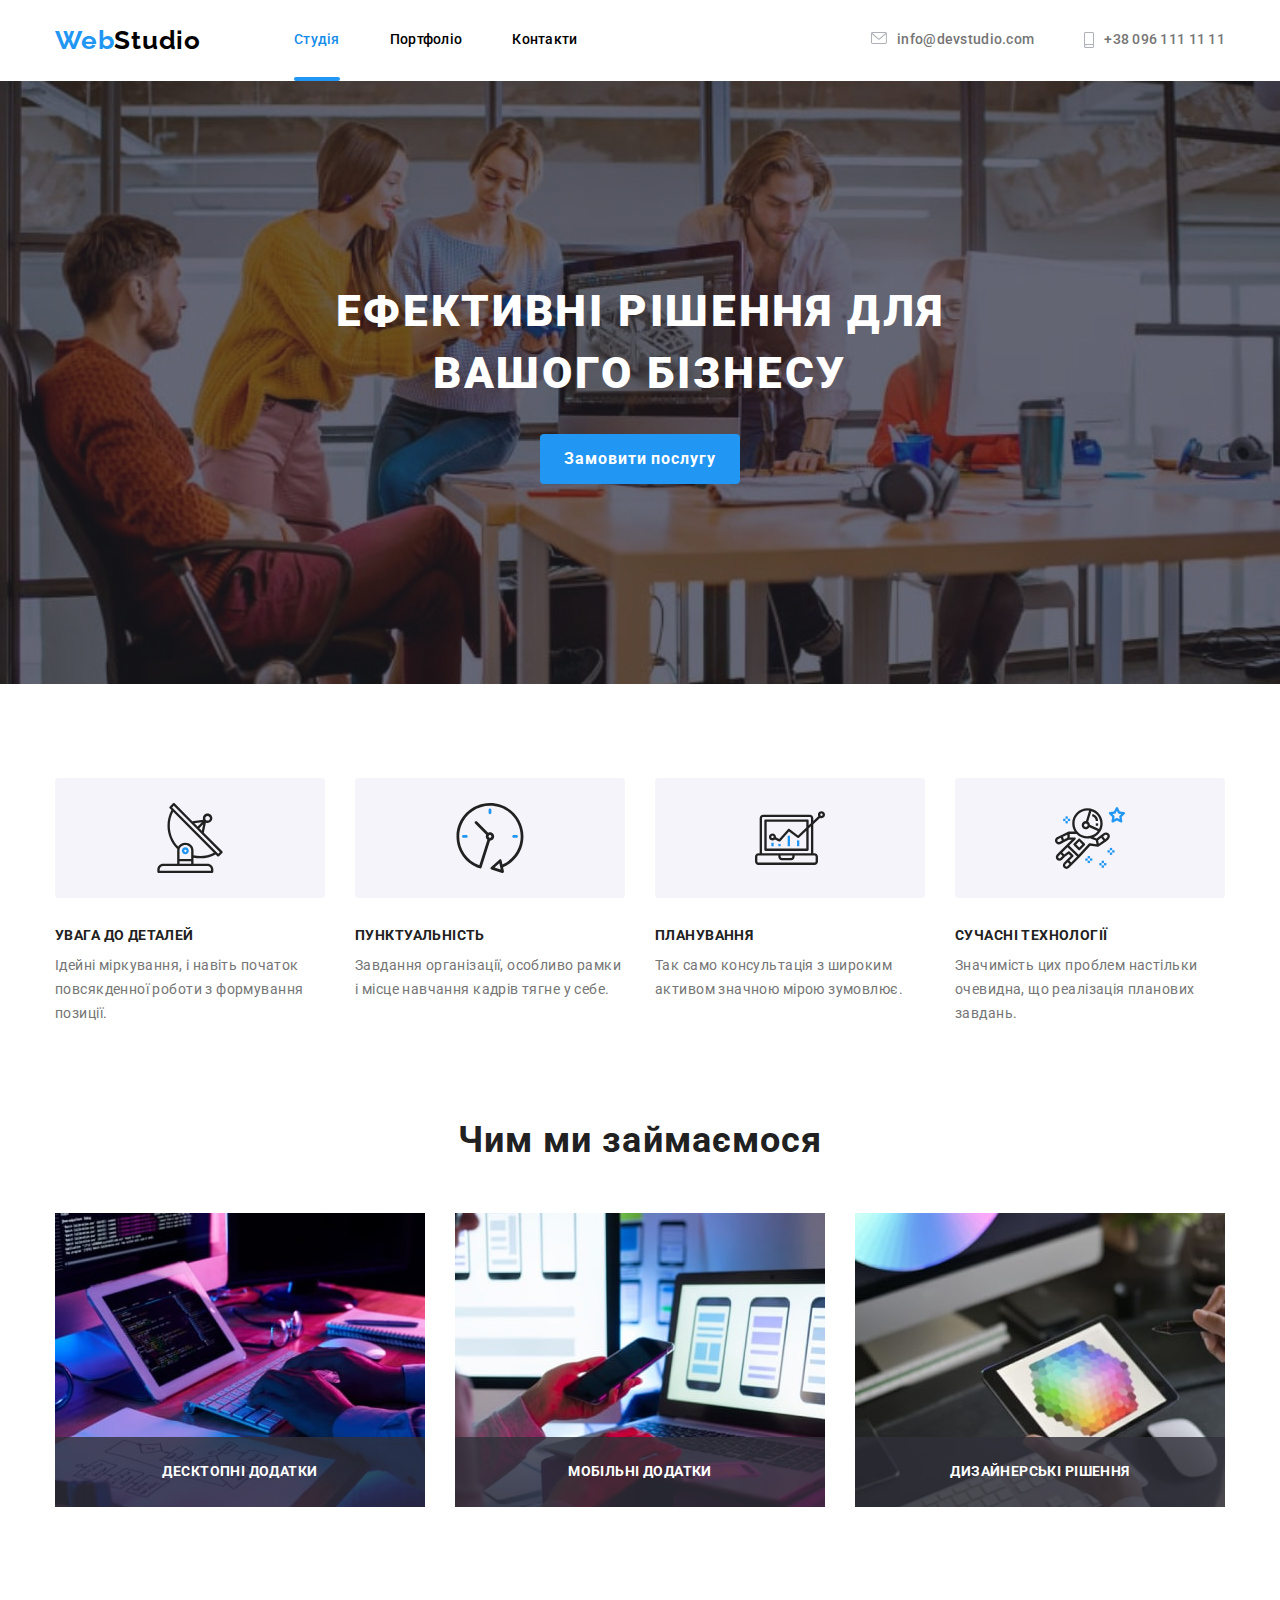
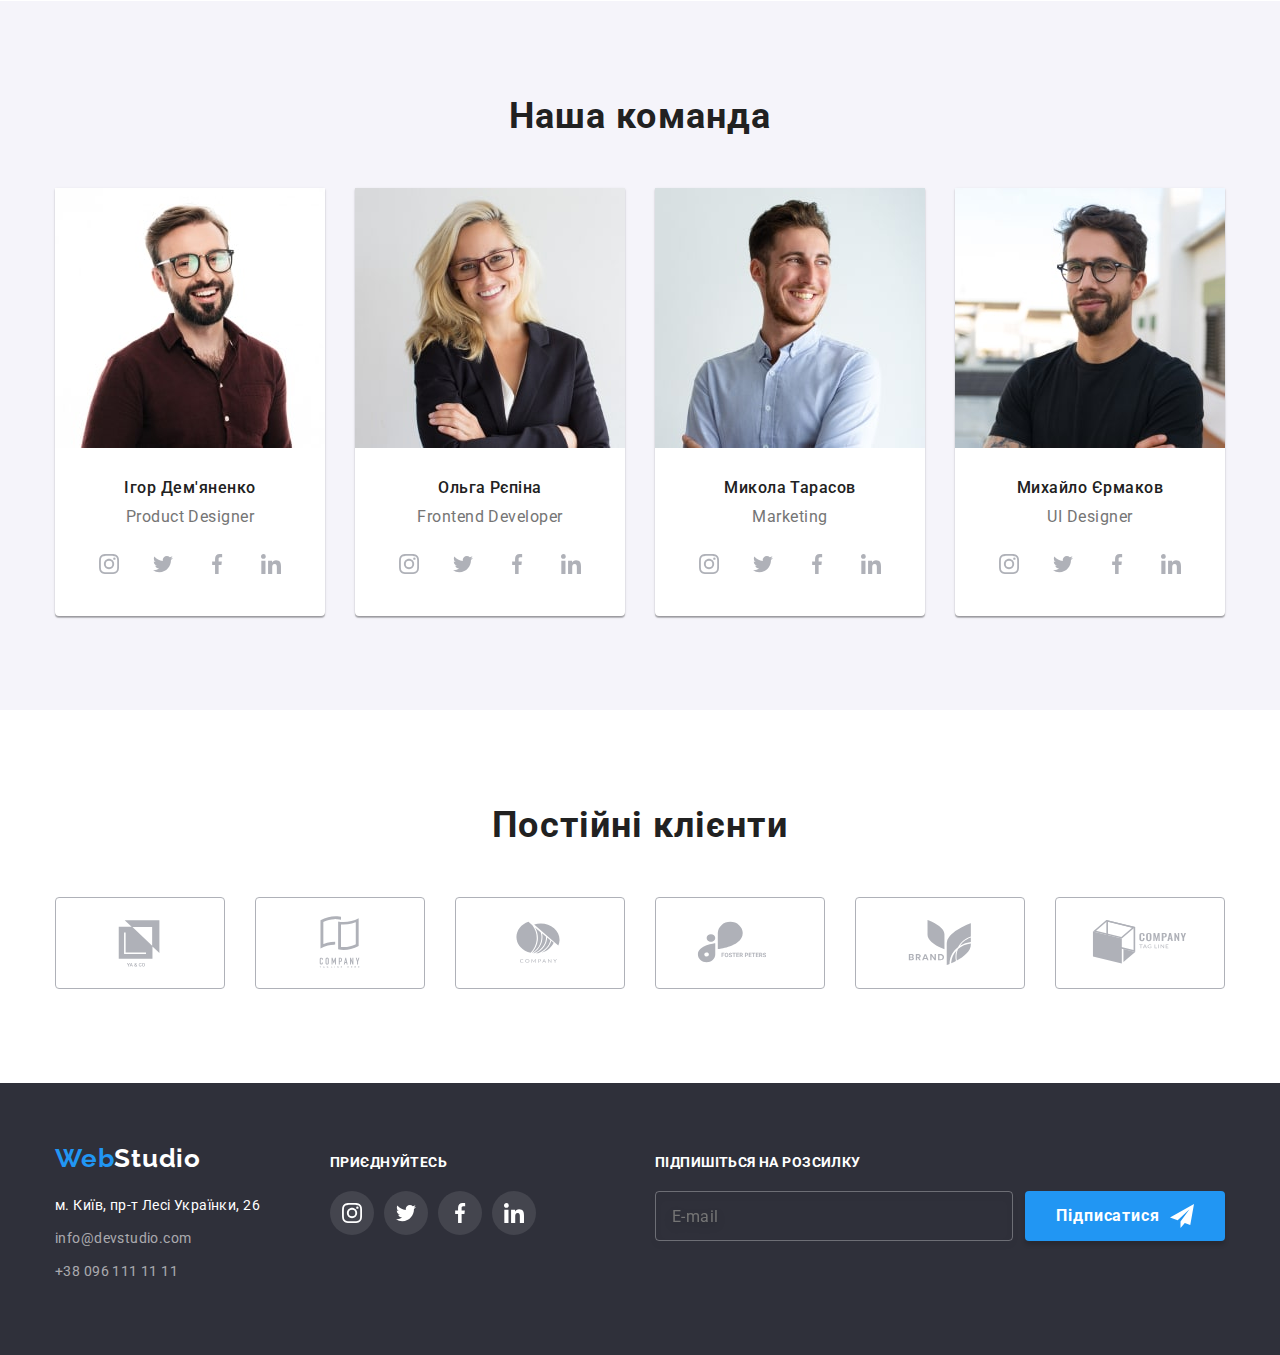
==== commit 118af817: "11" ====
--- a/index.html
+++ b/index.html
@@ -438,7 +438,7 @@
 
  <!-- Footer -->
  <footer>
-    <div class="footer container-hero">
+    <div class="footer container-hero clients">
       <div class="list-footer">
     <a class="logo-footer link" href="./index.html"><span class="logo-navigation__text">Web</span>Studio</a>
     <address class="adress">
--- a/css/main.min.css
+++ b/css/main.min.css
@@ -1 +1 @@
-.redcon{outline:solid 1px red}html{-webkit-box-sizing:border-box;box-sizing:border-box}*,*::before,*::after{-webkit-box-sizing:inherit;box-sizing:inherit}.list{list-style:none;margin-top:0;margin-bottom:0}.link{text-decoration:none}.current{color:#188ce8}.link.current{color:#188ce8}body{color:#212121;font-family:"Roboto",sans-serif}h2,h3,p{margin-top:0;margin-bottom:0}.container-clients{padding-left:15px;padding-right:15px;margin-left:auto;margin-right:auto;width:100%}@media screen and (min-width: 480px){.container-clients{display:-webkit-box;display:-ms-flexbox;display:flex;margin-left:auto;width:480px}}@media screen and (min-width: 768px){.container-clients{display:-webkit-box;display:-ms-flexbox;display:flex;-webkit-box-align:center;-ms-flex-align:center;align-items:center;width:768px}}@media screen and (min-width: 1200px){.container-clients{-webkit-box-align:center;-ms-flex-align:center;align-items:center;display:-webkit-box;display:-ms-flexbox;display:flex;width:1200px}}.container-hero{padding-left:15px;padding-right:15px;margin-left:auto;margin-right:auto}@media screen and (min-width: 480px){.container-hero{width:480px}}@media screen and (min-width: 768px){.container-hero{width:768px}}@media screen and (min-width: 1200px){.container-hero{width:1200px}}.container__button{padding:6px 22px}.container-cards{padding:20px 24px}.clients{padding-top:60px;padding-bottom:60px}@media screen and (min-width: 1200px){.clients{padding-top:94px;padding-bottom:94px}}.container__lines{outline:solid 1px red;-webkit-box-sizing:border-box;box-sizing:border-box;height:40px;width:40px;margin-left:auto}.list-container__lines{content:"";width:24px;height:2.67px;background-color:#000;margin-bottom:4px}.menu-container{display:-webkit-box;display:-ms-flexbox;display:flex;-webkit-box-orient:vertical;-webkit-box-direction:normal;-ms-flex-direction:column;flex-direction:column;-webkit-box-pack:justify;-ms-flex-pack:justify;justify-content:space-between;position:fixed;top:0;left:0;width:100vw;height:100vh;padding:48px 40px;background-color:#fff;z-index:999;overflow-y:scroll;-webkit-transform:translateX(200%);transform:translateX(200%);-webkit-transition:-webkit-transform 250ms cubic-bezier(0.4, 0, 0.2, 1);transition:-webkit-transform 250ms cubic-bezier(0.4, 0, 0.2, 1);transition:transform 250ms cubic-bezier(0.4, 0, 0.2, 1);transition:transform 250ms cubic-bezier(0.4, 0, 0.2, 1), -webkit-transform 250ms cubic-bezier(0.4, 0, 0.2, 1)}.menu-container.is-open{-webkit-transform:translateX(0);transform:translateX(0)}.menu-container .menu-toggle{position:absolute;top:16px;right:18px}.menu-toggle{min-height:40px;min-width:40px;display:-webkit-box;display:-ms-flexbox;display:flex;-webkit-box-align:center;-ms-flex-align:center;align-items:center;-webkit-box-pack:center;-ms-flex-pack:center;justify-content:center;margin:0;padding:0;fill:#212121;background-color:rgba(0,0,0,0);cursor:pointer;border:none;border-radius:50%;outline:none;-webkit-transition:color 250ms cubic-bezier(0.4, 0, 0.2, 1);transition:color 250ms cubic-bezier(0.4, 0, 0.2, 1)}.menu-toggle:hover .burger-icon,.menu-toggle:focus .burger-icon{fill:#2196f3}.menu-toggle:hover .menu-close-icon,.menu-toggle:focus .menu-close-icon{fill:#2196f3}@media screen and (max-width: 767.98px){.menu-toggle{margin-left:auto}}@media screen and (min-width: 768px){.menu-toggle{display:none}}.mobile-menu-link{display:block;font-weight:500;font-size:40px;line-height:1.17;letter-spacing:.02em;color:#212121}.mobile-menu-link:hover,.mobile-menu-link:focus{color:#2196f3}.mobile-menu-item:not(:last-child){margin-bottom:32px}.mobile-contact-item:not(:last-child){margin-bottom:32px}.mobile-contact-link{font-weight:500;font-size:24px;line-height:1.17;letter-spacing:.02em;color:#757575}.mobile-contact-link:hover,.mobile-contact-link:focus{color:#2196f3}.mobile-tel{color:#2196f3}.mobile-social{display:-webkit-box;display:-ms-flexbox;display:flex;-ms-flex-wrap:wrap;flex-wrap:wrap;row-gap:10px;margin-top:64px}.mobile-social-link{font-weight:500;font-size:18px;line-height:1.22;letter-spacing:.02em;color:#2196f3}.mobile-social-item+.mobile-social-item{margin-left:10px}.mobile-social-item{position:relative}.mobile-social-item:not(:last-child){margin-right:10px}.mobile-social-item:not(:last-child)::after{content:"";position:absolute;right:-20px;bottom:10px;width:22px;height:1px;border-radius:1px;background-color:rgba(33,33,33,.2);-webkit-transform:rotate(90deg);transform:rotate(90deg)}.currentPage-mob{color:#2196f3}.list-progect__button{color:#000;background-color:#f5f4fa;cursor:pointer;font-weight:500;font-size:16px;line-height:1.63;text-align:center;letter-spacing:.03em;border-radius:4px;border:none;font-family:inherit;-webkit-transition:background-color 250ms cubic-bezier(0.4, 0, 0.2, 1),color 250ms cubic-bezier(0.4, 0, 0.2, 1),-webkit-box-shadow 250ms cubic-bezier(0.4, 0, 0.2, 1);transition:background-color 250ms cubic-bezier(0.4, 0, 0.2, 1),color 250ms cubic-bezier(0.4, 0, 0.2, 1),-webkit-box-shadow 250ms cubic-bezier(0.4, 0, 0.2, 1);transition:background-color 250ms cubic-bezier(0.4, 0, 0.2, 1),color 250ms cubic-bezier(0.4, 0, 0.2, 1),box-shadow 250ms cubic-bezier(0.4, 0, 0.2, 1);transition:background-color 250ms cubic-bezier(0.4, 0, 0.2, 1),color 250ms cubic-bezier(0.4, 0, 0.2, 1),box-shadow 250ms cubic-bezier(0.4, 0, 0.2, 1),-webkit-box-shadow 250ms cubic-bezier(0.4, 0, 0.2, 1)}.list-progect__button:hover,.list-progect__button:focus,.list-progect__button .active-button{color:#fff;background-color:#2196f3;-webkit-box-shadow:0px 3px 1px rgba(0,0,0,.1),0px 1px 2px rgba(0,0,0,.08),0px 2px 2px rgba(0,0,0,.12);box-shadow:0px 3px 1px rgba(0,0,0,.1),0px 1px 2px rgba(0,0,0,.08),0px 2px 2px rgba(0,0,0,.12)}.button{color:#fff;background-color:#2196f3;padding:0;width:216px;height:50px;cursor:pointer;font-weight:700;font-size:16px;line-height:1.87;letter-spacing:.06em;border-radius:4px;border:none;font-family:inherit;-webkit-transition:background-color 250ms cubic-bezier(0.4, 0, 0.2, 1),color 250ms cubic-bezier(0.4, 0, 0.2, 1);transition:background-color 250ms cubic-bezier(0.4, 0, 0.2, 1),color 250ms cubic-bezier(0.4, 0, 0.2, 1)}@media screen and (min-width: 480px){.button{width:200px}}@media screen and (min-width: 768px){.button{width:200px}}.button:hover,.button:focus,.button .active-button{color:#fff;background-color:#188ce8;-webkit-box-shadow:0px 4px 4px rgba(0,0,0,.15);box-shadow:0px 4px 4px rgba(0,0,0,.15);border-radius:4px;-webkit-transition:background-color 250ms cubic-bezier(0.4, 0, 0.2, 1),color 250ms cubic-bezier(0.4, 0, 0.2, 1),-webkit-box-shadow 250ms cubic-bezier(0.4, 0, 0.2, 1);transition:background-color 250ms cubic-bezier(0.4, 0, 0.2, 1),color 250ms cubic-bezier(0.4, 0, 0.2, 1),-webkit-box-shadow 250ms cubic-bezier(0.4, 0, 0.2, 1);transition:background-color 250ms cubic-bezier(0.4, 0, 0.2, 1),color 250ms cubic-bezier(0.4, 0, 0.2, 1),box-shadow 250ms cubic-bezier(0.4, 0, 0.2, 1);transition:background-color 250ms cubic-bezier(0.4, 0, 0.2, 1),color 250ms cubic-bezier(0.4, 0, 0.2, 1),box-shadow 250ms cubic-bezier(0.4, 0, 0.2, 1),-webkit-box-shadow 250ms cubic-bezier(0.4, 0, 0.2, 1)}.list-progect{display:-webkit-box;display:-ms-flexbox;display:flex;-ms-flex-wrap:wrap;flex-wrap:wrap;grid-gap:8px;grid-row-gap:15px}@media(min-width: 768px){.list-progect{-webkit-box-align:center;-ms-flex-align:center;align-items:center;margin-left:auto;margin-right:auto;-webkit-box-pack:center;-ms-flex-pack:center;justify-content:center}}.line{border:1px solid #ececec;border-top-style:none;border-left-style:none;border-right-style:none}header{background-color:#fff}.navigation{display:-webkit-box;display:-ms-flexbox;display:flex;-webkit-box-align:center;-ms-flex-align:center;align-items:center}.logo-navigation{display:inline-block;margin-right:93px;padding:25px 0}@media screen and (max-width: 767px){.logo-navigation{padding:15px 0;margin-right:0}}@media screen and (min-width: 768px)and (max-width: 1199px){.logo-navigation{margin-right:87px}}.logo-navigation__text{color:#2196f3;font-family:"Raleway",sans-serif;font-weight:700;font-size:24px;line-height:1.19;letter-spacing:.03em}@media screen and (min-width: 1200px){.logo-navigation__text{font-size:26px;line-height:1.19}}.logo-navigation,.logo-footer{color:#000;font-family:"Raleway",sans-serif;font-weight:700;font-size:26px;line-height:1.19;letter-spacing:.03em}.list-navigation{display:-webkit-box;display:-ms-flexbox;display:flex;color:#000;font-weight:500;font-size:14px;line-height:1.14;letter-spacing:.02em;padding-left:0}.list-navigation .item-navigation:not(:last-child){margin-right:50px}@media screen and (max-width: 767px){.list-navigation{display:none}}.item-navigation__link{color:#000;padding:32px 0}.item-navigation__link:hover,.item-navigation__link:focus{color:#2196f3;-webkit-transition:color 250ms cubic-bezier(0.4, 0, 0.2, 1);transition:color 250ms cubic-bezier(0.4, 0, 0.2, 1)}.list-adress{margin-left:auto;padding:0}.list-adress .item-adress:not(:last-child){margin-right:50px}@media screen and (max-width: 767px){.list-adress{display:none}}@media screen and (min-width: 1200px){.list-adress{display:-webkit-box;display:-ms-flexbox;display:flex}}@media screen and (min-width: 768px)and (max-width: 1199px){.list-adress .item-adress:not(:last-child){margin-right:0}}.item-adress:hover,.item-adress:focus .item-adress__icon{fill:#2196f3;-webkit-transition:fill 250ms cubic-bezier(0.4, 0, 0.2, 1);transition:fill 250ms cubic-bezier(0.4, 0, 0.2, 1)}.item-adress__link{color:#757575;font-weight:500;font-size:14px;line-height:1.14;letter-spacing:.02em;padding:32px 0;display:-webkit-box;display:-ms-flexbox;display:flex;-webkit-box-pack:center;-ms-flex-pack:center;justify-content:center}.item-adress__link:hover,.item-adress__link:focus{color:#2196f3;-webkit-transition:color 250ms cubic-bezier(0.4, 0, 0.2, 1);transition:color 250ms cubic-bezier(0.4, 0, 0.2, 1)}.item-adress__link:hover .item-adress__icon{fill:#2196f3;-webkit-transition:fill 250ms cubic-bezier(0.4, 0, 0.2, 1);transition:fill 250ms cubic-bezier(0.4, 0, 0.2, 1)}@media screen and (min-width: 768px)and (max-width: 1199px){.item-adress__link{padding:0;margin-bottom:10px}}.item-adress__phone{color:#757575;font-weight:500;font-size:14px;line-height:1.14;letter-spacing:.02em;padding:32px 0;display:-webkit-box;display:-ms-flexbox;display:flex;-webkit-box-pack:center;-ms-flex-pack:center;justify-content:center}.item-adress__phone:hover,.item-adress__phone:focus{color:#2196f3;-webkit-transition:color 250ms cubic-bezier(0.4, 0, 0.2, 1);transition:color 250ms cubic-bezier(0.4, 0, 0.2, 1)}.item-adress__phone:hover .item-adress__icon{fill:#2196f3;-webkit-transition:fill 250ms cubic-bezier(0.4, 0, 0.2, 1);transition:fill 250ms cubic-bezier(0.4, 0, 0.2, 1)}@media screen and (min-width: 768px)and (max-width: 1199px){.item-adress__phone{padding:0;display:block}}.item-adress__icon{margin-right:10px;fill:#afb1b8}.item-adress__icon:hover,.item-adress__icon:focus{fill:#2196f3;-webkit-transition:fill 250ms cubic-bezier(0.4, 0, 0.2, 1);transition:fill 250ms cubic-bezier(0.4, 0, 0.2, 1)}.list-adress__link:hover,.list-adress__link:focus{color:#2196f3;-webkit-transition:color 250ms cubic-bezier(0.4, 0, 0.2, 1);transition:color 250ms cubic-bezier(0.4, 0, 0.2, 1)}.active-link{color:#2196f3}.item-navigation{position:relative}.active::after{position:absolute;display:inline-block;content:"";width:100%;height:4px;background:#2196f3;border-radius:2px;top:45px;left:0}h1{color:#fff;font-weight:900;letter-spacing:.06em;text-transform:uppercase}@media screen and (min-width: 480px){h1{font-size:26px;line-height:1.61}}@media screen and (min-width: 768px){h1{font-size:26px;line-height:1.61}}@media screen and (min-width: 1200px){h1{font-size:44px;line-height:1.4}}@media screen and (min-width: 480px){.hero__text{width:360px;margin:0 auto 30px}}@media screen and (min-width: 768px){.hero__text{width:360px;margin:0 auto 30px}}@media screen and (min-width: 1200px){.hero__text{width:696px;margin:0 auto 30px}}.hero{background-color:#2f303a;padding-top:200px;text-align:center;padding-bottom:200px;background-repeat:no-repeat;background-position:center;background-size:cover;background-image:-webkit-gradient(linear, left top, left bottom, from(rgba(47, 48, 58, 0.4)), to(rgba(47, 48, 58, 0.4))),url(../img/main1.jpg);background-image:linear-gradient(rgba(47, 48, 58, 0.4), rgba(47, 48, 58, 0.4)),url(../img/main1.jpg)}@media screen and (min-width: 480px){.hero{background-image:-webkit-gradient(linear, left top, left bottom, from(rgba(47, 48, 58, 0.4)), to(rgba(47, 48, 58, 0.4))),url(../img/hero/hero-sm-@1x.jpg);background-image:linear-gradient(rgba(47, 48, 58, 0.4), rgba(47, 48, 58, 0.4)),url(../img/hero/hero-sm-@1x.jpg)}}@media screen and (-webkit-min-device-pixel-ratio: 2),screen and (min-resolution: 192dpi),(-webkit-min-device-pixel-ratio: 2)and (min-device-pixel-ratio: 2),(min-resolution: 2dppx)and (min-device-pixel-ratio: 2){.hero{background-image:-webkit-gradient(linear, left top, left bottom, from(rgba(47, 48, 58, 0.4)), to(rgba(47, 48, 58, 0.4))),url(../img/hero/hero-sm-@2x.jpg);background-image:linear-gradient(rgba(47, 48, 58, 0.4), rgba(47, 48, 58, 0.4)),url(../img/hero/hero-sm-@2x.jpg)}}@media screen and (min-width: 768px){.hero{background-image:-webkit-gradient(linear, left top, left bottom, from(rgba(47, 48, 58, 0.4)), to(rgba(47, 48, 58, 0.4))),url(../img/hero/hero-md-@1x.jpg);background-image:linear-gradient(rgba(47, 48, 58, 0.4), rgba(47, 48, 58, 0.4)),url(../img/hero/hero-md-@1x.jpg)}}@media screen and (min-device-pixel-ratio: 2),(-webkit-min-device-pixel-ratio: 2),(min-resolution: 192dpi),(min-resolution: 2dppx){.hero{background-image:-webkit-gradient(linear, left top, left bottom, from(rgba(47, 48, 58, 0.4)), to(rgba(47, 48, 58, 0.4))),url(../img/hero/hero-md-@2x.jpg);background-image:linear-gradient(rgba(47, 48, 58, 0.4), rgba(47, 48, 58, 0.4)),url(../img/hero/hero-md-@2x.jpg)}}@media screen and (min-device-pixel-ratio: 2),(-webkit-min-device-pixel-ratio: 2),(min-resolution: 192dpi),(min-resolution: 2dppx){.hero{background-image:-webkit-gradient(linear, left top, left bottom, from(rgba(47, 48, 58, 0.4)), to(rgba(47, 48, 58, 0.4))),url(../img/hero/hero-lg-@2x.jpg);background-image:linear-gradient(rgba(47, 48, 58, 0.4), rgba(47, 48, 58, 0.4)),url(../img/hero/hero-lg-@2x.jpg)}}@media screen and (min-width: 480px){.hero{padding-top:118px;padding-bottom:198px}}@media screen and (min-width: 768px){.hero{padding-top:118px;padding-bottom:198px}}@media screen and (min-width: 480px){.benefits{display:-webkit-box;display:-ms-flexbox;display:flex;padding:0;-ms-flex-wrap:wrap;flex-wrap:wrap;gap:30px}}@media screen and (min-width: 768px){.benefits{display:-webkit-box;display:-ms-flexbox;display:flex;padding:0;-ms-flex-wrap:wrap;flex-wrap:wrap;gap:30px}}@media screen and (min-width: 1200px){.benefits{display:-webkit-box;display:-ms-flexbox;display:flex;padding:0;-ms-flex-wrap:wrap;flex-wrap:wrap;gap:0}.benefits .list-benefits:not(:last-child){margin-right:30px}}.item-benefits{width:270px;height:120px;background:#f5f4fa;border-radius:4px;margin-bottom:30px;display:-webkit-box;display:-ms-flexbox;display:flex;-webkit-box-pack:center;-ms-flex-pack:center;justify-content:center;-webkit-box-align:center;-ms-flex-align:center;align-items:center}@media screen and (min-width: 480px){.item-benefits{width:450px}}@media screen and (min-width: 768px){.item-benefits{width:354px}}@media screen and (min-width: 1200px){.item-benefits{width:270px}}.item-benefits__title{font-weight:700;font-size:14px;line-height:1.14;letter-spacing:.03em;text-transform:uppercase;margin-bottom:10px}@media screen and (min-width: 480px){.item-benefits__title{width:450px;text-align:center}}@media screen and (min-width: 768px){.item-benefits__title{width:354px;text-align:start}}@media screen and (min-width: 1200px){.item-benefits__title{width:270px}}.item-benefits__text{color:#757575;font-weight:400;font-size:14px;line-height:1.7;letter-spacing:.03em;margin-top:0;margin-bottom:0}@media screen and (min-width: 480px){.item-benefits__text{width:450px}}@media screen and (min-width: 768px){.item-benefits__text{width:354px}}@media screen and (min-width: 1200px){.item-benefits__text{width:270px}}.servises{margin-bottom:94px}@media screen and (max-width: 1199px){.servises{display:none}}.servises__text{font-weight:700;font-size:36px;line-height:1.2;text-align:center;letter-spacing:.03em;margin-bottom:50px}@media screen and (max-width: 1199px){.servises__text{font-size:28px;line-height:1.17}}.list-servises{display:-webkit-box;display:-ms-flexbox;display:flex;padding:0}.list-servises .item-servises:not(:last-child){margin-right:30px}.list-team{display:-webkit-box;display:-ms-flexbox;display:flex;padding:0px}.list-team .item-team:not(:last-child){margin-right:30px}@media screen and (max-width: 767px){.list-team{display:-webkit-box;display:-ms-flexbox;display:flex;-webkit-box-pack:center;-ms-flex-pack:center;justify-content:center;-ms-flex-wrap:wrap;flex-wrap:wrap;gap:30px;padding:0px}.list-team .item-team:not(:last-child){margin-right:0}}@media screen and (min-width: 768px)and (max-width: 1199px){.list-team{display:-webkit-box;display:-ms-flexbox;display:flex;-webkit-box-pack:center;-ms-flex-pack:center;justify-content:center;-ms-flex-wrap:wrap;flex-wrap:wrap;gap:30px;padding:0px}.list-team .item-team:not(:last-child){margin-right:0}}.item-team{background-color:#fff;width:270px;-webkit-box-shadow:0px 1px 3px rgba(0,0,0,.12),0px 1px 1px rgba(0,0,0,.14),0px 2px 1px rgba(0,0,0,.2);box-shadow:0px 1px 3px rgba(0,0,0,.12),0px 1px 1px rgba(0,0,0,.14),0px 2px 1px rgba(0,0,0,.2);border-radius:0px 0px 4px 4px}@media screen and (max-width: 767px){.item-team{width:450px;height:622px}}@media screen and (min-width: 768px)and (max-width: 1199px){.item-team{width:354px;height:536px}}.item-team:hover,.item-team:focus{-webkit-transform:scale(1.1);transform:scale(1.1)}.item-team .item-card__icon{fill:#afb1b8}.item-team .list-card{display:-webkit-box;display:-ms-flexbox;display:flex;-webkit-box-pack:center;-ms-flex-pack:center;justify-content:center;margin-top:16px;padding:0}.item-team .item-card__link{display:block;border-radius:50%;width:100%;height:100%;display:-webkit-box;display:-ms-flexbox;display:flex;-webkit-box-pack:center;-ms-flex-pack:center;justify-content:center;-webkit-box-align:center;-ms-flex-align:center;align-items:center;-webkit-transition:background-color 250ms cubic-bezier(0.4, 0, 0.2, 1),color 250ms cubic-bezier(0.4, 0, 0.2, 1);transition:background-color 250ms cubic-bezier(0.4, 0, 0.2, 1),color 250ms cubic-bezier(0.4, 0, 0.2, 1)}.item-team .item-card__link:hover,.item-team .item-card__link:focus{background-color:#2196f3;-webkit-transition:background-color 250ms cubic-bezier(0.4, 0, 0.2, 1);transition:background-color 250ms cubic-bezier(0.4, 0, 0.2, 1)}.item-team .item-card__link:hover .item-card__icon{fill:#fff;-webkit-transition:fill 250ms cubic-bezier(0.4, 0, 0.2, 1);transition:fill 250ms cubic-bezier(0.4, 0, 0.2, 1)}.item-servises{position:relative}.item-servises__text{display:-webkit-box;display:-ms-flexbox;display:flex;-webkit-box-pack:center;-ms-flex-pack:center;justify-content:center;-webkit-box-align:center;-ms-flex-align:center;align-items:center;position:absolute;bottom:0;width:100%;height:70px;font-weight:700;font-size:14px;line-height:1.18;letter-spacing:.03em;text-transform:uppercase;color:#fff;background:rgba(47,48,58,.8)}.social-icon{-webkit-box-pack:center;-ms-flex-pack:center;justify-content:center}.item-card{width:44px;height:44px;margin-right:10px;padding-bottom:0}.item-card:nth-last-child(1){margin-right:0}.item-team__text{padding-top:30px;padding-bottom:30px}.item-servises__image{display:block}.item-team__name{font-weight:500;font-size:16px;line-height:1.2;-webkit-text-decoration:bold;text-decoration:bold;text-align:center;letter-spacing:.03em;margin-bottom:10px}.item-team__spot{color:#757575;font-weight:400;font-size:16px;line-height:1.2;text-align:center;letter-spacing:.03em}.team{background-color:#f5f4fa}@media screen and (min-width: 480px){.item-team__image{width:100%}}@media screen and (min-width: 768px){.item-team__image{width:100%}}@media screen and (min-width: 1200px){.item-team__image{width:100%}}img{display:block;max-width:100%;height:auto}.servises__text{font-weight:700;font-size:28px;line-height:1.2;text-align:center;letter-spacing:.03em;margin-bottom:30px}@media screen and (min-width: 1200px){.servises__text{font-size:36px;line-height:1.2;margin-bottom:50px}}.list-box{display:-webkit-box;display:-ms-flexbox;display:flex;-ms-flex-wrap:wrap;flex-wrap:wrap;-webkit-box-pack:center;-ms-flex-pack:center;justify-content:center;-ms-flex-line-pack:center;align-content:center;gap:30px;padding:0}@media screen and (min-width: 1200px){.list-box{display:-webkit-box;display:-ms-flexbox;display:flex;padding:0;-webkit-box-pack:justify;-ms-flex-pack:justify;justify-content:space-between}}.item-box{width:210px;height:92px;border:1px solid #afb1b8;border-radius:4px;-webkit-transition:color 250ms cubic-bezier(0.4, 0, 0.2, 1);transition:color 250ms cubic-bezier(0.4, 0, 0.2, 1)}.item-box:hover{border-color:#2196f3}.item-box:hover .item-box__icon{fill:#2196f3}@media screen and (min-width: 768px){.item-box{width:226px;height:92px}}@media screen and (min-width: 1200px){.item-box{width:170px;height:92px}}.item-box__link{display:-webkit-box;display:-ms-flexbox;display:flex;-webkit-box-pack:center;-ms-flex-pack:center;justify-content:center;-webkit-box-align:center;-ms-flex-align:center;align-items:center;width:100%;height:100%;padding:0;-webkit-transition:color 250ms cubic-bezier(0.4, 0, 0.2, 1);transition:color 250ms cubic-bezier(0.4, 0, 0.2, 1)}.item-box__icon{fill:#afb1b8;-webkit-transition:fill 250ms cubic-bezier(0.4, 0, 0.2, 1);transition:fill 250ms cubic-bezier(0.4, 0, 0.2, 1)}footer{background-color:#2f303a}@media screen and (min-width: 480px){footer{height:603px}}@media screen and (min-width: 768px){footer{height:463px}}@media screen and (min-width: 1200px){footer{height:-webkit-max-content;height:-moz-max-content;height:max-content}}.logo-footer{color:#fff;display:inline-block;margin-bottom:20px}@media screen and (max-width: 767px){.logo-footer{margin-top:60px}}.list-adress__link{color:#fff;font-family:"Roboto",sans-serif;font-style:normal;font-weight:400;font-size:14px;line-height:1.7;letter-spacing:.03em;-webkit-transition:color 250ms cubic-bezier(0.4, 0, 0.2, 1);transition:color 250ms cubic-bezier(0.4, 0, 0.2, 1)}.list-adress__item{padding:0;margin-bottom:9px}.list-adress__item:nth-last-child(1){margin-bottom:0}.list-adress__mail,.list-adress__phone{font-family:"Roboto",sans-serif;font-style:normal;font-weight:400;font-size:14px;line-height:1.7;letter-spacing:.03em;color:rgba(255,255,255,.6);-webkit-transition:color 250ms cubic-bezier(0.4, 0, 0.2, 1);transition:color 250ms cubic-bezier(0.4, 0, 0.2, 1)}.list-adress__mail:hover,.list-adress__mail:focus,.list-adress__phone:hover,.list-adress__phone:focus{color:#2196f3}.list-footer__adress{padding:0}@media screen and (min-width: 1200px){.list-footer__adress{padding-left:0}}@media screen and (min-width: 480px){.footer{text-align:center}}@media screen and (min-width: 768px)and (max-width: 1199px){.footer{display:-webkit-box;display:-ms-flexbox;display:flex;-webkit-box-pack:center;-ms-flex-pack:center;justify-content:center;-ms-flex-wrap:wrap;flex-wrap:wrap;gap:60px 165px;padding-top:60px;padding-bottom:60px}}@media screen and (min-width: 1200px){.footer{display:-webkit-box;display:-ms-flexbox;display:flex;-webkit-box-align:baseline;-ms-flex-align:baseline;align-items:baseline;padding-top:60px;padding-bottom:60px;text-align:left}}.list-joinus__text{font-weight:700;font-size:14px;line-height:1.14;letter-spacing:.03em;text-transform:uppercase;color:#fff;margin-bottom:20px}@media screen and (min-width: 480px){.list-footer{-webkit-box-pack:center;-ms-flex-pack:center;justify-content:center;margin-bottom:60px}}@media screen and (min-width: 768px){.list-footer{margin-bottom:0}}@media screen and (min-width: 1200px){.list-footer{margin-right:70px;margin-bottom:0;-webkit-box-pack:start;-ms-flex-pack:start;justify-content:start}}@media screen and (min-width: 480px){.list-joinus{padding:0;margin-bottom:60px}}@media screen and (min-width: 1200px){.list-joinus{padding:0;margin:0}}.list-social{padding:0;display:-webkit-box;display:-ms-flexbox;display:flex;-webkit-box-pack:center;-ms-flex-pack:center;justify-content:center}.list-social__item{width:44px;height:44px;margin-right:10px;padding-bottom:0;border-radius:50%;background-color:rgba(255,255,255,.1);-webkit-transition:background-color 250ms cubic-bezier(0.4, 0, 0.2, 1);transition:background-color 250ms cubic-bezier(0.4, 0, 0.2, 1)}.list-social__item:nth-last-child(1){margin-right:0}.list-social__item:hover{background-color:#2196f3;-webkit-transition:background-color 250ms cubic-bezier(0.4, 0, 0.2, 1);transition:background-color 250ms cubic-bezier(0.4, 0, 0.2, 1)}.list-social__link{width:100%;height:100%;display:-webkit-box;display:-ms-flexbox;display:flex;-webkit-box-pack:center;-ms-flex-pack:center;justify-content:center;-webkit-box-align:center;-ms-flex-align:center;align-items:center;-webkit-transition:background-color 250ms cubic-bezier(0.4, 0, 0.2, 1);transition:background-color 250ms cubic-bezier(0.4, 0, 0.2, 1)}.list-social__icon{fill:#fff}@media screen and (min-width: 480px){.footer-form{margin-left:auto;height:86px}}@media screen and (min-width: 768px){.footer-form{margin-left:0;height:86px}}@media screen and (min-width: 1200px){.footer-form{margin-left:auto;height:86px}}.send-form__label{width:358px}.form input{width:358px;height:50px;background-color:rgba(0,0,0,0);border:none;border:1px solid rgba(255,255,255,.3);-webkit-filter:drop-shadow(0px 4px 4px rgba(0, 0, 0, 0.15));filter:drop-shadow(0px 4px 4px rgba(0, 0, 0, 0.15));border-radius:4px}@media screen and (min-width: 1200px){.send-form{display:-webkit-box;display:-ms-flexbox;display:flex;-webkit-box-pack:center;-ms-flex-pack:center;justify-content:center;-ms-flex-line-pack:center;align-content:center}}.send-form__input{width:358px;height:50px;font-family:"Roboto",sans-serif;font-weight:400;font-size:16px;letter-spacing:.03em;line-height:16px;padding:15px 16px;background-color:rgba(0,0,0,0);border:1px solid rgba(255,255,255,.3);-webkit-box-sizing:border-box;box-sizing:border-box;-webkit-filter:drop-shadow(0px 4px 4px rgba(0, 0, 0, 0.15));filter:drop-shadow(0px 4px 4px rgba(0, 0, 0, 0.15));border-radius:4px;color:rgba(255,255,255,.6)}.send-form__input:focus{border:1px solid #2196f3;-webkit-box-shadow:0px 1px 1px rgba(0,0,0,.12),0px 4px 4px rgba(0,0,0,.06),1px 4px 6px rgba(0,0,0,.16);box-shadow:0px 1px 1px rgba(0,0,0,.12),0px 4px 4px rgba(0,0,0,.06),1px 4px 6px rgba(0,0,0,.16);outline:none}@media screen and (min-width: 480px){.send-form__input{margin-bottom:20px}}@media screen and (min-width: 768px){.send-form__input{display:block}}@media screen and (min-width: 1200px){.send-form__input{width:358px}}.send-form__button{display:-webkit-box;display:-ms-flexbox;display:flex;-webkit-box-pack:center;-ms-flex-pack:center;justify-content:center;-webkit-box-align:center;-ms-flex-align:center;align-items:center;font-family:inherit;background:#2196f3;width:200px;height:50px;margin-left:12px;border:none;-webkit-box-shadow:0px 4px 4px rgba(0,0,0,.15);box-shadow:0px 4px 4px rgba(0,0,0,.15);border-radius:4px;cursor:pointer;font-weight:700;font-size:16px;line-height:1.875;letter-spacing:.06em;color:#fff;-webkit-transition:color 250ms cubic-bezier(0.4, 0, 0.2, 1);transition:color 250ms cubic-bezier(0.4, 0, 0.2, 1);-webkit-transition:background-color 250ms cubic-bezier(0.4, 0, 0.2, 1);transition:background-color 250ms cubic-bezier(0.4, 0, 0.2, 1)}.send-form__button:hover,.send-form__button:focus{color:#fff;background-color:#188ce8;-webkit-box-shadow:0px 4px 4px rgba(0,0,0,.15);box-shadow:0px 4px 4px rgba(0,0,0,.15);border-radius:4px;-webkit-transition:color background-color box-shadow 250ms cubic-bezier(0.4, 0, 0.2, 1);transition:color background-color box-shadow 250ms cubic-bezier(0.4, 0, 0.2, 1)}@media screen and (min-width: 480px){.send-form__button{margin-left:auto;margin-right:auto}}@media screen and (min-width: 1200px){.send-form__button{margin-left:12px}}.send-form__icon{fill:#fff;margin-left:10px}.text_sub_s{font-weight:700;font-size:16px;line-height:1.88;letter-spacing:.06em;color:#fff;display:-webkit-box;display:-ms-flexbox;display:flex;-webkit-box-pack:center;-ms-flex-pack:center;justify-content:center;-webkit-box-align:center;-ms-flex-align:center;align-items:center}.modal-backdrop{position:fixed;top:0;bottom:0;left:0;right:0;background-color:rgba(0,0,0,.2);opacity:1;-webkit-transition:opacity 500ms,visibility 500ms;transition:opacity 500ms,visibility 500ms}.modal{width:528px;position:absolute;top:50%;left:50%;-webkit-transform:translate(-50%, -50%) scale(1);transform:translate(-50%, -50%) scale(1);opacity:1;-webkit-transition:-webkit-transform 250ms cubic-bezier(0.4, 0, 0.2, 1);transition:-webkit-transform 250ms cubic-bezier(0.4, 0, 0.2, 1);transition:transform 250ms cubic-bezier(0.4, 0, 0.2, 1);transition:transform 250ms cubic-bezier(0.4, 0, 0.2, 1), -webkit-transform 250ms cubic-bezier(0.4, 0, 0.2, 1);background-color:#fff;padding:40px}@media screen and (min-width: 480px){.modal{width:450px}}@media screen and (min-width: 768px){.modal{width:450px}}.is-hidden{visibility:hidden;opacity:0;pointer-events:none}.modal-btn{position:absolute;top:8px;right:8px;cursor:pointer;-webkit-box-align:center;-ms-flex-align:center;align-items:center;background:#fff;width:30px;height:30px;border:1px solid rgba(0,0,0,.1);border-radius:50%;-webkit-transition:background-color 250ms cubic-bezier(0.4, 0, 0.2, 1);transition:background-color 250ms cubic-bezier(0.4, 0, 0.2, 1)}.modal-btn:hover{fill:#2196f3;-webkit-transition:fill 250ms cubic-bezier(0.4, 0, 0.2, 1);transition:fill 250ms cubic-bezier(0.4, 0, 0.2, 1)}.modal-icon{width:100%;height:100%;display:-webkit-box;display:-ms-flexbox;display:flex;-webkit-box-pack:center;-ms-flex-pack:center;justify-content:center;-webkit-box-align:center;-ms-flex-align:center;align-items:center}.par_txt{font-weight:700;font-size:20px;line-height:1.17;letter-spacing:.06em;color:#000;text-align:center;margin-bottom:12px}@media screen and (min-width: 480px){.par_txt{line-height:1.5}}@media screen and (min-width: 768px){.par_txt{line-height:1.5}}.span_name{font-weight:400;text-align:start;font-size:12px;line-height:1.71;letter-spacing:.03em;color:#757575}.modal_forms{margin-bottom:10px}.forms_input{width:448px;height:40px;border-radius:4px;border:1px solid rgba(33,33,33,.2);padding-left:40px;-webkit-transition:border 250ms cubic-bezier(0.4, 0, 0.2, 1);transition:border 250ms cubic-bezier(0.4, 0, 0.2, 1)}.forms_input:hover,.forms_input:focus{border:1px solid #2196f3;outline:none}.forms_input:hover+svg,.forms_input:focus+svg{fill:#2196f3}@media screen and (min-width: 480px){.forms_input{width:370px}}@media screen and (min-width: 768px){.forms_input{width:370px}}.forms_label{position:relative}.icon_form{position:absolute;width:18px;height:18px;left:15px;top:2px}.commits{width:448px;height:120px;border:1px solid rgba(33,33,33,.2);-webkit-box-sizing:border-box;box-sizing:border-box;border-radius:4px;resize:none;padding:12px 16px}.commits:hover,.commits:focus{border:1px solid #2196f3;outline:none;-webkit-transition:border 250ms cubic-bezier(0.4, 0, 0.2, 1);transition:border 250ms cubic-bezier(0.4, 0, 0.2, 1)}@media screen and (min-width: 480px){.commits{width:370px}}@media screen and (min-width: 768px){.commits{width:370px}}.commitl{margin-bottom:20px}textarea::-webkit-input-placeholder{font-weight:400;font-size:12px;line-height:1.71;letter-spacing:.01em}textarea::-moz-placeholder{font-weight:400;font-size:12px;line-height:1.71;letter-spacing:.01em}textarea:-ms-input-placeholder{font-weight:400;font-size:12px;line-height:1.71;letter-spacing:.01em}textarea::-ms-input-placeholder{font-weight:400;font-size:12px;line-height:1.71;letter-spacing:.01em}textarea::placeholder{font-weight:400;font-size:12px;line-height:1.71;letter-spacing:.01em}.sogl_check{position:absolute;width:1px;height:1px;margin:-1px;border:0;padding:0;white-space:nowrap;-webkit-clip-path:inset(100%);clip-path:inset(100%);clip:rect(0 0 0 0);overflow:hidden}.sogl_check:checked+.checkbox_icon{background-color:#2196f3;background-image:url(../img/Check.svg);background-size:contain;background-origin:content-box;border:2px solid rgba(0,0,0,0);background-repeat:no-repeat;border-radius:4px}.soglasie_link{padding-left:3px;font-size:14px;line-height:1.7;letter-spacing:.03em;color:#2196f3}@media screen and (min-width: 480px){.soglasie_link{font-size:12px;line-height:1.16}}@media screen and (min-width: 768px){.soglasie_link{font-size:12px;line-height:1.16}}.checkbox_icon{display:-webkit-box;display:-ms-flexbox;display:flex;width:16px;height:15px;border:2px solid #212121;border-radius:4px;margin-right:9px;cursor:pointer}.modal_form_btn{display:block;margin:30px auto 0;font-family:inherit;background:#2196f3;width:200px;height:50px;border:none;-webkit-box-shadow:0px 4px 4px rgba(0,0,0,.15);box-shadow:0px 4px 4px rgba(0,0,0,.15);border-radius:4px;cursor:pointer;-webkit-transition:background-color 250ms cubic-bezier(0.4, 0, 0.2, 1);transition:background-color 250ms cubic-bezier(0.4, 0, 0.2, 1)}.modal_form_btn:hover,.modal_form_btn:focus{color:#fff;background-color:#188ce8;-webkit-box-shadow:0px 4px 4px rgba(0,0,0,.15);box-shadow:0px 4px 4px rgba(0,0,0,.15);border-radius:4px;-webkit-transition:color 250ms cubic-bezier(0.4, 0, 0.2, 1);transition:color 250ms cubic-bezier(0.4, 0, 0.2, 1)}.modal_form_txt{cursor:pointer;font-weight:700;font-size:16px;line-height:1.88;-webkit-box-align:center;-ms-flex-align:center;align-items:center;text-align:center;letter-spacing:.06em;color:#fff}.agree{font-weight:400;font-size:14px;line-height:1.71;letter-spacing:.03em;color:#757575}@media screen and (min-width: 480px){.agree{font-size:12px;line-height:1.16}}@media screen and (min-width: 768px){.agree{font-size:12px;line-height:1.16}}.soglasie{display:-webkit-box;display:-ms-flexbox;display:flex;-webkit-box-pack:center;-ms-flex-pack:center;justify-content:center;-webkit-box-align:center;-ms-flex-align:center;align-items:center}.cards{padding:0;display:-webkit-box;display:-ms-flexbox;display:flex;-ms-flex-wrap:wrap;flex-wrap:wrap;margin-top:50px}@media screen and (max-width: 1199px){.cards{margin-top:40px;margin-bottom:60px;gap:30px}}@media screen and (min-width: 480px){.list-cards{margin:0;width:100%}}@media screen and (min-width: 1200px){.list-cards{width:370px;height:404px;margin-right:30px;margin-bottom:30px}.list-cards:nth-child(3n){margin-right:0}}.list-cards__link{display:block;-webkit-transition:background-color 250ms cubic-bezier(0.4, 0, 0.2, 1),color 250ms cubic-bezier(0.4, 0, 0.2, 1),-webkit-box-shadow 250ms cubic-bezier(0.4, 0, 0.2, 1);transition:background-color 250ms cubic-bezier(0.4, 0, 0.2, 1),color 250ms cubic-bezier(0.4, 0, 0.2, 1),-webkit-box-shadow 250ms cubic-bezier(0.4, 0, 0.2, 1);transition:background-color 250ms cubic-bezier(0.4, 0, 0.2, 1),color 250ms cubic-bezier(0.4, 0, 0.2, 1),box-shadow 250ms cubic-bezier(0.4, 0, 0.2, 1);transition:background-color 250ms cubic-bezier(0.4, 0, 0.2, 1),color 250ms cubic-bezier(0.4, 0, 0.2, 1),box-shadow 250ms cubic-bezier(0.4, 0, 0.2, 1),-webkit-box-shadow 250ms cubic-bezier(0.4, 0, 0.2, 1)}.list-cards__link:hover .list-cards__description--hidden{-webkit-transform:translateY(0);transform:translateY(0)}.list-cards__link:hover{-webkit-box-shadow:0px 1px 1px rgba(0,0,0,.12),0px 4px 4px rgba(0,0,0,.06),1px 4px 6px rgba(0,0,0,.16);box-shadow:0px 1px 1px rgba(0,0,0,.12),0px 4px 4px rgba(0,0,0,.06),1px 4px 6px rgba(0,0,0,.16)}.list-cards__link--hidden{display:block}.list-cards__box{border:1px solid #eee;border-top-style:none}.hidden{position:relative;overflow:hidden}.list-cards__description--hidden{display:-webkit-box;display:-ms-flexbox;display:flex;-webkit-box-pack:center;-ms-flex-pack:center;justify-content:center;-webkit-box-align:center;-ms-flex-align:center;align-items:center;background-color:rgba(33,150,243,.9);position:absolute;bottom:0;left:0;height:100%;width:100%;color:#fff;font-size:20px;padding-left:24px;padding-right:24px;-webkit-transform:translateY(101%);transform:translateY(101%);-webkit-transition:-webkit-transform 250ms linear;transition:-webkit-transform 250ms linear;transition:transform 250ms linear;transition:transform 250ms linear, -webkit-transform 250ms linear;-webkit-transition-timing-function:cubic-bezier(0.4, 0, 0.2, 1);transition-timing-function:cubic-bezier(0.4, 0, 0.2, 1)}.list-cards__text--hidden{font-weight:400;font-size:18px;line-height:1.5;letter-spacing:.03em;color:#fff;-webkit-transition:background-color 250ms cubic-bezier(0.4, 0, 0.2, 1),color 250ms cubic-bezier(0.4, 0, 0.2, 1),-webkit-box-shadow 250ms cubic-bezier(0.4, 0, 0.2, 1);transition:background-color 250ms cubic-bezier(0.4, 0, 0.2, 1),color 250ms cubic-bezier(0.4, 0, 0.2, 1),-webkit-box-shadow 250ms cubic-bezier(0.4, 0, 0.2, 1);transition:background-color 250ms cubic-bezier(0.4, 0, 0.2, 1),color 250ms cubic-bezier(0.4, 0, 0.2, 1),box-shadow 250ms cubic-bezier(0.4, 0, 0.2, 1);transition:background-color 250ms cubic-bezier(0.4, 0, 0.2, 1),color 250ms cubic-bezier(0.4, 0, 0.2, 1),box-shadow 250ms cubic-bezier(0.4, 0, 0.2, 1),-webkit-box-shadow 250ms cubic-bezier(0.4, 0, 0.2, 1)}.list-cards__title{color:#212121;font-weight:700;font-size:18px;line-height:2;letter-spacing:.06em;margin-bottom:4px}.list-cards__description{color:#757575;font-weight:400;font-size:16px;line-height:1.9;letter-spacing:.03em}/*# sourceMappingURL=main.min.css.map */+.redcon{outline:solid 1px red}html{-webkit-box-sizing:border-box;box-sizing:border-box}*,*::before,*::after{-webkit-box-sizing:inherit;box-sizing:inherit}.list{list-style:none;margin-top:0;margin-bottom:0}.link{text-decoration:none}.current{color:#188ce8}.link.current{color:#188ce8}body{color:#212121;font-family:"Roboto",sans-serif}h2,h3,p{margin-top:0;margin-bottom:0}.container-clients{padding-left:15px;padding-right:15px;margin-left:auto;margin-right:auto;width:100%}@media screen and (min-width: 480px){.container-clients{display:-webkit-box;display:-ms-flexbox;display:flex;margin-left:auto;width:480px}}@media screen and (min-width: 768px){.container-clients{display:-webkit-box;display:-ms-flexbox;display:flex;-webkit-box-align:center;-ms-flex-align:center;align-items:center;width:768px}}@media screen and (min-width: 1200px){.container-clients{-webkit-box-align:center;-ms-flex-align:center;align-items:center;display:-webkit-box;display:-ms-flexbox;display:flex;width:1200px}}.container-hero{padding-left:15px;padding-right:15px;margin-left:auto;margin-right:auto}@media screen and (min-width: 480px){.container-hero{width:480px}}@media screen and (min-width: 768px){.container-hero{width:768px}}@media screen and (min-width: 1200px){.container-hero{width:1200px}}.container__button{padding:6px 22px}.container-cards{padding:20px 24px}.clients{padding-top:60px;padding-bottom:60px}@media screen and (min-width: 1200px){.clients{padding-top:94px;padding-bottom:94px}}.container__lines{outline:solid 1px red;-webkit-box-sizing:border-box;box-sizing:border-box;height:40px;width:40px;margin-left:auto}.list-container__lines{content:"";width:24px;height:2.67px;background-color:#000;margin-bottom:4px}.menu-container{display:-webkit-box;display:-ms-flexbox;display:flex;-webkit-box-orient:vertical;-webkit-box-direction:normal;-ms-flex-direction:column;flex-direction:column;-webkit-box-pack:justify;-ms-flex-pack:justify;justify-content:space-between;position:fixed;top:0;left:0;width:100vw;height:100vh;padding:48px 40px;background-color:#fff;z-index:999;overflow-y:scroll;-webkit-transform:translateX(200%);transform:translateX(200%);-webkit-transition:-webkit-transform 250ms cubic-bezier(0.4, 0, 0.2, 1);transition:-webkit-transform 250ms cubic-bezier(0.4, 0, 0.2, 1);transition:transform 250ms cubic-bezier(0.4, 0, 0.2, 1);transition:transform 250ms cubic-bezier(0.4, 0, 0.2, 1), -webkit-transform 250ms cubic-bezier(0.4, 0, 0.2, 1)}.menu-container.is-open{-webkit-transform:translateX(0);transform:translateX(0)}.menu-container .menu-toggle{position:absolute;top:16px;right:18px}.menu-toggle{min-height:40px;min-width:40px;display:-webkit-box;display:-ms-flexbox;display:flex;-webkit-box-align:center;-ms-flex-align:center;align-items:center;-webkit-box-pack:center;-ms-flex-pack:center;justify-content:center;margin:0;padding:0;fill:#212121;background-color:rgba(0,0,0,0);cursor:pointer;border:none;border-radius:50%;outline:none;-webkit-transition:color 250ms cubic-bezier(0.4, 0, 0.2, 1);transition:color 250ms cubic-bezier(0.4, 0, 0.2, 1)}.menu-toggle:hover .burger-icon,.menu-toggle:focus .burger-icon{fill:#2196f3}.menu-toggle:hover .menu-close-icon,.menu-toggle:focus .menu-close-icon{fill:#2196f3}@media screen and (max-width: 767.98px){.menu-toggle{margin-left:auto}}@media screen and (min-width: 768px){.menu-toggle{display:none}}ul{padding-left:0}.mobile-menu-link{display:block;font-weight:500;font-size:40px;line-height:1.17;letter-spacing:.02em;color:#212121}.mobile-menu-link:hover,.mobile-menu-link:focus{color:#2196f3}.mobile-menu-item:not(:last-child){margin-bottom:32px}.mobile-contact-item:not(:last-child){margin-bottom:32px}.mobile-contact-link{font-weight:500;font-size:24px;line-height:1.17;letter-spacing:.02em;color:#757575}.mobile-contact-link:hover,.mobile-contact-link:focus{color:#2196f3}.mobile-tel{color:#2196f3}.mobile-social{display:-webkit-box;display:-ms-flexbox;display:flex;-ms-flex-wrap:wrap;flex-wrap:wrap;row-gap:10px;margin-top:64px}.mobile-social-link{font-weight:500;font-size:18px;line-height:1.22;letter-spacing:.02em;color:#2196f3}.mobile-social-item+.mobile-social-item{margin-left:10px}.mobile-social-item{position:relative}.mobile-social-item:not(:last-child){margin-right:10px}.mobile-social-item:not(:last-child)::after{content:"";position:absolute;right:-20px;bottom:10px;width:22px;height:1px;border-radius:1px;background-color:rgba(33,33,33,.2);-webkit-transform:rotate(90deg);transform:rotate(90deg)}.currentPage-mob{color:#2196f3}.list-progect__button{color:#000;background-color:#f5f4fa;cursor:pointer;font-weight:500;font-size:16px;line-height:1.63;text-align:center;letter-spacing:.03em;border-radius:4px;border:none;font-family:inherit;-webkit-transition:background-color 250ms cubic-bezier(0.4, 0, 0.2, 1),color 250ms cubic-bezier(0.4, 0, 0.2, 1);transition:background-color 250ms cubic-bezier(0.4, 0, 0.2, 1),color 250ms cubic-bezier(0.4, 0, 0.2, 1)}.list-progect__button:hover,.list-progect__button:focus,.list-progect__button .active-button{color:#fff;background-color:#2196f3;-webkit-box-shadow:0px 3px 1px rgba(0,0,0,.1),0px 1px 2px rgba(0,0,0,.08),0px 2px 2px rgba(0,0,0,.12);box-shadow:0px 3px 1px rgba(0,0,0,.1),0px 1px 2px rgba(0,0,0,.08),0px 2px 2px rgba(0,0,0,.12);-webkit-transition:background-color 250ms cubic-bezier(0.4, 0, 0.2, 1),color 250ms cubic-bezier(0.4, 0, 0.2, 1),-webkit-box-shadow 250ms cubic-bezier(0.4, 0, 0.2, 1);transition:background-color 250ms cubic-bezier(0.4, 0, 0.2, 1),color 250ms cubic-bezier(0.4, 0, 0.2, 1),-webkit-box-shadow 250ms cubic-bezier(0.4, 0, 0.2, 1);transition:background-color 250ms cubic-bezier(0.4, 0, 0.2, 1),color 250ms cubic-bezier(0.4, 0, 0.2, 1),box-shadow 250ms cubic-bezier(0.4, 0, 0.2, 1);transition:background-color 250ms cubic-bezier(0.4, 0, 0.2, 1),color 250ms cubic-bezier(0.4, 0, 0.2, 1),box-shadow 250ms cubic-bezier(0.4, 0, 0.2, 1),-webkit-box-shadow 250ms cubic-bezier(0.4, 0, 0.2, 1)}.button{color:#fff;background-color:#2196f3;padding:0;width:216px;height:50px;cursor:pointer;font-weight:700;font-size:16px;line-height:1.87;letter-spacing:.06em;border-radius:4px;border:none;font-family:inherit;-webkit-transition:background-color 250ms cubic-bezier(0.4, 0, 0.2, 1),color 250ms cubic-bezier(0.4, 0, 0.2, 1);transition:background-color 250ms cubic-bezier(0.4, 0, 0.2, 1),color 250ms cubic-bezier(0.4, 0, 0.2, 1)}@media screen and (min-width: 480px){.button{width:200px}}@media screen and (min-width: 768px){.button{width:200px}}.button:hover,.button:focus,.button .active-button{color:#fff;background-color:#188ce8;-webkit-box-shadow:0px 4px 4px rgba(0,0,0,.15);box-shadow:0px 4px 4px rgba(0,0,0,.15);border-radius:4px;-webkit-transition:background-color 250ms cubic-bezier(0.4, 0, 0.2, 1),color 250ms cubic-bezier(0.4, 0, 0.2, 1),-webkit-box-shadow 250ms cubic-bezier(0.4, 0, 0.2, 1);transition:background-color 250ms cubic-bezier(0.4, 0, 0.2, 1),color 250ms cubic-bezier(0.4, 0, 0.2, 1),-webkit-box-shadow 250ms cubic-bezier(0.4, 0, 0.2, 1);transition:background-color 250ms cubic-bezier(0.4, 0, 0.2, 1),color 250ms cubic-bezier(0.4, 0, 0.2, 1),box-shadow 250ms cubic-bezier(0.4, 0, 0.2, 1);transition:background-color 250ms cubic-bezier(0.4, 0, 0.2, 1),color 250ms cubic-bezier(0.4, 0, 0.2, 1),box-shadow 250ms cubic-bezier(0.4, 0, 0.2, 1),-webkit-box-shadow 250ms cubic-bezier(0.4, 0, 0.2, 1)}.list-progect{display:-webkit-box;display:-ms-flexbox;display:flex;-webkit-box-pack:start;-ms-flex-pack:start;justify-content:flex-start;-ms-flex-wrap:wrap;flex-wrap:wrap;-webkit-column-gap:8px;-moz-column-gap:8px;column-gap:8px;row-gap:15px}@media(min-width: 768px){.list-progect{-webkit-box-align:center;-ms-flex-align:center;align-items:center;margin-left:auto;margin-right:auto;-webkit-box-pack:center;-ms-flex-pack:center;justify-content:center}}.line{border:1px solid #ececec;border-top-style:none;border-left-style:none;border-right-style:none}header{background-color:#fff}.navigation{display:-webkit-box;display:-ms-flexbox;display:flex;-webkit-box-align:center;-ms-flex-align:center;align-items:center}.logo-navigation{display:inline-block;margin-right:93px;padding:25px 0}@media screen and (max-width: 767px){.logo-navigation{padding:15px 0;margin-right:0}}@media screen and (min-width: 768px)and (max-width: 1199px){.logo-navigation{margin-right:87px}}.logo-navigation__text{color:#2196f3;font-family:"Raleway",sans-serif;font-weight:700;font-size:24px;line-height:1.19;letter-spacing:.03em}@media screen and (min-width: 1200px){.logo-navigation__text{font-size:26px;line-height:1.19}}.logo-navigation,.logo-footer{color:#000;font-family:"Raleway",sans-serif;font-weight:700;font-size:26px;line-height:1.19;letter-spacing:.03em}.list-navigation{display:-webkit-box;display:-ms-flexbox;display:flex;color:#000;font-weight:500;font-size:14px;line-height:1.14;letter-spacing:.02em;padding-left:0}.list-navigation .item-navigation:not(:last-child){margin-right:50px}@media screen and (max-width: 767px){.list-navigation{display:none}}.item-navigation__link{color:#000;padding:32px 0}.item-navigation__link:hover,.item-navigation__link:focus{color:#2196f3;-webkit-transition:color 250ms cubic-bezier(0.4, 0, 0.2, 1);transition:color 250ms cubic-bezier(0.4, 0, 0.2, 1)}.list-adress{margin-left:auto;padding:0}.list-adress .item-adress:not(:last-child){margin-right:50px}@media screen and (max-width: 767px){.list-adress{display:none}}@media screen and (min-width: 1200px){.list-adress{display:-webkit-box;display:-ms-flexbox;display:flex}}@media screen and (min-width: 768px)and (max-width: 1199px){.list-adress .item-adress:not(:last-child){margin-right:0}}.item-adress:hover,.item-adress:focus .item-adress__icon{fill:#2196f3;-webkit-transition:fill 250ms cubic-bezier(0.4, 0, 0.2, 1);transition:fill 250ms cubic-bezier(0.4, 0, 0.2, 1)}.item-adress__link{color:#757575;font-weight:500;font-size:14px;line-height:1.14;letter-spacing:.02em;padding:32px 0;display:-webkit-box;display:-ms-flexbox;display:flex;-webkit-box-pack:center;-ms-flex-pack:center;justify-content:center}.item-adress__link:hover,.item-adress__link:focus{color:#2196f3;-webkit-transition:color 250ms cubic-bezier(0.4, 0, 0.2, 1);transition:color 250ms cubic-bezier(0.4, 0, 0.2, 1)}.item-adress__link:hover .item-adress__icon{fill:#2196f3;-webkit-transition:fill 250ms cubic-bezier(0.4, 0, 0.2, 1);transition:fill 250ms cubic-bezier(0.4, 0, 0.2, 1)}@media screen and (min-width: 768px)and (max-width: 1199px){.item-adress__link{padding:0;margin-bottom:10px}}.item-adress__phone{color:#757575;font-weight:500;font-size:14px;line-height:1.14;letter-spacing:.02em;padding:32px 0;display:-webkit-box;display:-ms-flexbox;display:flex;-webkit-box-pack:center;-ms-flex-pack:center;justify-content:center}.item-adress__phone:hover,.item-adress__phone:focus{color:#2196f3;-webkit-transition:color 250ms cubic-bezier(0.4, 0, 0.2, 1);transition:color 250ms cubic-bezier(0.4, 0, 0.2, 1)}.item-adress__phone:hover .item-adress__icon{fill:#2196f3;-webkit-transition:fill 250ms cubic-bezier(0.4, 0, 0.2, 1);transition:fill 250ms cubic-bezier(0.4, 0, 0.2, 1)}@media screen and (min-width: 768px)and (max-width: 1199px){.item-adress__phone{padding:0;display:block}}.item-adress__icon{margin-right:10px;fill:#afb1b8}.item-adress__icon:hover,.item-adress__icon:focus{fill:#2196f3;-webkit-transition:fill 250ms cubic-bezier(0.4, 0, 0.2, 1);transition:fill 250ms cubic-bezier(0.4, 0, 0.2, 1)}.list-adress__link:hover,.list-adress__link:focus{color:#2196f3;-webkit-transition:color 250ms cubic-bezier(0.4, 0, 0.2, 1);transition:color 250ms cubic-bezier(0.4, 0, 0.2, 1)}.active-link{color:#2196f3}.item-navigation{position:relative}.active::after{position:absolute;display:inline-block;content:"";width:100%;height:4px;background:#2196f3;border-radius:2px;top:45px;left:0}h1{color:#fff;font-weight:900;letter-spacing:.06em;text-transform:uppercase}@media screen and (min-width: 480px){h1{font-size:26px;line-height:1.61}}@media screen and (min-width: 768px){h1{font-size:26px;line-height:1.61}}@media screen and (min-width: 1200px){h1{font-size:44px;line-height:1.4}}@media screen and (min-width: 480px){.hero__text{width:360px;margin:0 auto 30px}}@media screen and (min-width: 768px){.hero__text{width:360px;margin:0 auto 30px}}@media screen and (min-width: 1200px){.hero__text{width:696px;margin:0 auto 30px}}.hero{background-color:#2f303a;text-align:center;background-repeat:no-repeat;background-position:center;background-size:cover;background-image:-webkit-gradient(linear, left top, left bottom, from(rgba(47, 48, 58, 0.4)), to(rgba(47, 48, 58, 0.4))),url(../img/main1.jpg);background-image:linear-gradient(rgba(47, 48, 58, 0.4), rgba(47, 48, 58, 0.4)),url(../img/main1.jpg)}@media screen and (min-width: 480px){.hero{background-image:-webkit-gradient(linear, left top, left bottom, from(rgba(47, 48, 58, 0.4)), to(rgba(47, 48, 58, 0.4))),url(../img/hero/hero-sm-@1x.jpg);background-image:linear-gradient(rgba(47, 48, 58, 0.4), rgba(47, 48, 58, 0.4)),url(../img/hero/hero-sm-@1x.jpg)}}@media screen and (-webkit-min-device-pixel-ratio: 2),screen and (min-resolution: 192dpi),(-webkit-min-device-pixel-ratio: 2)and (min-device-pixel-ratio: 2),(min-resolution: 2dppx)and (min-device-pixel-ratio: 2){.hero{background-image:-webkit-gradient(linear, left top, left bottom, from(rgba(47, 48, 58, 0.4)), to(rgba(47, 48, 58, 0.4))),url(../img/hero/hero-sm-@2x.jpg);background-image:linear-gradient(rgba(47, 48, 58, 0.4), rgba(47, 48, 58, 0.4)),url(../img/hero/hero-sm-@2x.jpg)}}@media screen and (min-width: 768px){.hero{background-image:-webkit-gradient(linear, left top, left bottom, from(rgba(47, 48, 58, 0.4)), to(rgba(47, 48, 58, 0.4))),url(../img/hero/hero-md-@1x.jpg);background-image:linear-gradient(rgba(47, 48, 58, 0.4), rgba(47, 48, 58, 0.4)),url(../img/hero/hero-md-@1x.jpg)}}@media screen and (min-device-pixel-ratio: 2),(-webkit-min-device-pixel-ratio: 2),(min-resolution: 192dpi),(min-resolution: 2dppx){.hero{background-image:-webkit-gradient(linear, left top, left bottom, from(rgba(47, 48, 58, 0.4)), to(rgba(47, 48, 58, 0.4))),url(../img/hero/hero-md-@2x.jpg);background-image:linear-gradient(rgba(47, 48, 58, 0.4), rgba(47, 48, 58, 0.4)),url(../img/hero/hero-md-@2x.jpg)}}@media screen and (min-device-pixel-ratio: 2),(-webkit-min-device-pixel-ratio: 2),(min-resolution: 192dpi),(min-resolution: 2dppx){.hero{background-image:-webkit-gradient(linear, left top, left bottom, from(rgba(47, 48, 58, 0.4)), to(rgba(47, 48, 58, 0.4))),url(../img/hero/hero-lg-@2x.jpg);background-image:linear-gradient(rgba(47, 48, 58, 0.4), rgba(47, 48, 58, 0.4)),url(../img/hero/hero-lg-@2x.jpg)}}@media screen and (min-width: 480px){.hero{padding-top:118px;padding-bottom:118px}}@media screen and (min-width: 768px){.hero{padding-top:118px;padding-bottom:118px}}@media screen and (min-width: 768px){.hero{padding-top:200px;padding-bottom:200px}}@media screen and (min-width: 480px){.benefits{display:-webkit-box;display:-ms-flexbox;display:flex;padding:0;-ms-flex-wrap:wrap;flex-wrap:wrap;gap:30px}}@media screen and (min-width: 768px){.benefits{display:-webkit-box;display:-ms-flexbox;display:flex;padding:0;-ms-flex-wrap:wrap;flex-wrap:wrap;gap:30px}}@media screen and (min-width: 1200px){.benefits{display:-webkit-box;display:-ms-flexbox;display:flex;padding:0;-ms-flex-wrap:wrap;flex-wrap:wrap;gap:0}.benefits .list-benefits:not(:last-child){margin-right:30px}}@media screen and (min-width: 768px){.list-benefits{-ms-flex-preferred-size:calc((100% - 30px)/2);flex-basis:calc((100% - 30px)/2)}}@media screen and (min-width: 1200px){.list-benefits{-ms-flex-preferred-size:calc((100% - 90px)/4);flex-basis:calc((100% - 90px)/4)}}.item-benefits{height:120px;background:#f5f4fa;border-radius:4px;margin-bottom:30px;display:-webkit-box;display:-ms-flexbox;display:flex;-webkit-box-pack:center;-ms-flex-pack:center;justify-content:center;-webkit-box-align:center;-ms-flex-align:center;align-items:center}.item-benefits__title{font-weight:700;font-size:14px;line-height:1.14;letter-spacing:.03em;text-transform:uppercase;margin-bottom:10px}@media screen and (min-width: 480px){.item-benefits__title{text-align:center}}@media screen and (min-width: 768px){.item-benefits__title{text-align:start}}@media screen and (min-width: 1200px){.item-benefits__title{width:270px}}.item-benefits__text{color:#757575;font-weight:400;font-size:14px;line-height:1.7;letter-spacing:.03em;margin-top:0;margin-bottom:0}@media screen and (min-width: 1200px){.item-benefits__text{width:270px}}.servises{margin-bottom:94px}@media screen and (max-width: 1199px){.servises{display:none}}.servises__text{font-weight:700;font-size:36px;line-height:1.2;text-align:center;letter-spacing:.03em;margin-bottom:50px}@media screen and (max-width: 1199px){.servises__text{font-size:28px;line-height:1.17}}.list-servises{display:-webkit-box;display:-ms-flexbox;display:flex;padding:0}.list-servises .item-servises:not(:last-child){margin-right:30px}.list-team{display:-webkit-box;display:-ms-flexbox;display:flex;padding:0px}.list-team .item-team:not(:last-child){margin-right:30px}@media screen and (max-width: 767px){.list-team{display:-webkit-box;display:-ms-flexbox;display:flex;-webkit-box-pack:center;-ms-flex-pack:center;justify-content:center;-ms-flex-wrap:wrap;flex-wrap:wrap;gap:30px;padding:0px}.list-team .item-team:not(:last-child){margin-right:0}}@media screen and (min-width: 768px)and (max-width: 1199px){.list-team{display:-webkit-box;display:-ms-flexbox;display:flex;-webkit-box-pack:center;-ms-flex-pack:center;justify-content:center;-ms-flex-wrap:wrap;flex-wrap:wrap;gap:30px;padding:0px}.list-team .item-team:not(:last-child){margin-right:0}}.item-team{background-color:#fff;width:270px;-webkit-box-shadow:0px 1px 3px rgba(0,0,0,.12),0px 1px 1px rgba(0,0,0,.14),0px 2px 1px rgba(0,0,0,.2);box-shadow:0px 1px 3px rgba(0,0,0,.12),0px 1px 1px rgba(0,0,0,.14),0px 2px 1px rgba(0,0,0,.2);border-radius:0px 0px 4px 4px}@media screen and (max-width: 767px){.item-team{width:450px;height:622px}}@media screen and (min-width: 768px)and (max-width: 1199px){.item-team{width:354px;height:536px}}.item-team:hover,.item-team:focus{-webkit-transform:scale(1.1);transform:scale(1.1)}.item-team .item-card__icon{fill:#afb1b8}.item-team .list-card{display:-webkit-box;display:-ms-flexbox;display:flex;-webkit-box-pack:center;-ms-flex-pack:center;justify-content:center;margin-top:16px;padding:0}.item-team .item-card__link{display:block;border-radius:50%;width:100%;height:100%;display:-webkit-box;display:-ms-flexbox;display:flex;-webkit-box-pack:center;-ms-flex-pack:center;justify-content:center;-webkit-box-align:center;-ms-flex-align:center;align-items:center;-webkit-transition:background-color 250ms cubic-bezier(0.4, 0, 0.2, 1),color 250ms cubic-bezier(0.4, 0, 0.2, 1);transition:background-color 250ms cubic-bezier(0.4, 0, 0.2, 1),color 250ms cubic-bezier(0.4, 0, 0.2, 1)}.item-team .item-card__link:hover,.item-team .item-card__link:focus{background-color:#2196f3;-webkit-transition:background-color 250ms cubic-bezier(0.4, 0, 0.2, 1);transition:background-color 250ms cubic-bezier(0.4, 0, 0.2, 1)}.item-team .item-card__link:hover .item-card__icon{fill:#fff;-webkit-transition:fill 250ms cubic-bezier(0.4, 0, 0.2, 1);transition:fill 250ms cubic-bezier(0.4, 0, 0.2, 1)}.item-servises{position:relative}.item-servises__text{display:-webkit-box;display:-ms-flexbox;display:flex;-webkit-box-pack:center;-ms-flex-pack:center;justify-content:center;-webkit-box-align:center;-ms-flex-align:center;align-items:center;position:absolute;bottom:0;width:100%;height:70px;font-weight:700;font-size:14px;line-height:1.18;letter-spacing:.03em;text-transform:uppercase;color:#fff;background:rgba(47,48,58,.8)}.social-icon{-webkit-box-pack:center;-ms-flex-pack:center;justify-content:center}.item-card{width:44px;height:44px;margin-right:10px;padding-bottom:0}.item-card:nth-last-child(1){margin-right:0}.item-team__text{padding-top:30px;padding-bottom:30px}.item-servises__image{display:block}.item-team__name{font-weight:500;font-size:16px;line-height:1.2;-webkit-text-decoration:bold;text-decoration:bold;text-align:center;letter-spacing:.03em;margin-bottom:10px}.item-team__spot{color:#757575;font-weight:400;font-size:16px;line-height:1.2;text-align:center;letter-spacing:.03em}.team{background-color:#f5f4fa}@media screen and (min-width: 480px){.item-team__image{width:100%}}@media screen and (min-width: 768px){.item-team__image{width:100%}}@media screen and (min-width: 1200px){.item-team__image{width:100%}}img{display:block;max-width:100%;height:auto}.servises__text{font-weight:700;font-size:28px;line-height:1.2;text-align:center;letter-spacing:.03em;margin-bottom:30px}@media screen and (min-width: 1200px){.servises__text{font-size:36px;line-height:1.2;margin-bottom:50px}}.list-box{display:-webkit-box;display:-ms-flexbox;display:flex;-ms-flex-wrap:wrap;flex-wrap:wrap;-webkit-box-pack:center;-ms-flex-pack:center;justify-content:center;-ms-flex-line-pack:center;align-content:center;gap:30px;padding:0}@media screen and (min-width: 1200px){.list-box{display:-webkit-box;display:-ms-flexbox;display:flex;padding:0;-webkit-box-pack:justify;-ms-flex-pack:justify;justify-content:space-between}}.item-box{-ms-flex-preferred-size:calc((100% - 30px)/2);flex-basis:calc((100% - 30px)/2);height:92px;border:1px solid #afb1b8;border-radius:4px;-webkit-transition:color 250ms cubic-bezier(0.4, 0, 0.2, 1);transition:color 250ms cubic-bezier(0.4, 0, 0.2, 1)}.item-box:hover{border-color:#2196f3}.item-box:hover .item-box__icon{fill:#2196f3}@media screen and (min-width: 768px){.item-box{-ms-flex-preferred-size:calc((100% - 60px)/3);flex-basis:calc((100% - 60px)/3);height:92px}}@media screen and (min-width: 1200px){.item-box{-ms-flex-preferred-size:calc((100% - 150px)/6);flex-basis:calc((100% - 150px)/6);height:92px}}.item-box__link{display:-webkit-box;display:-ms-flexbox;display:flex;-webkit-box-pack:center;-ms-flex-pack:center;justify-content:center;-webkit-box-align:center;-ms-flex-align:center;align-items:center;width:100%;height:100%;padding:0;-webkit-transition:color 250ms cubic-bezier(0.4, 0, 0.2, 1);transition:color 250ms cubic-bezier(0.4, 0, 0.2, 1)}.item-box__icon{fill:#afb1b8;-webkit-transition:fill 250ms cubic-bezier(0.4, 0, 0.2, 1);transition:fill 250ms cubic-bezier(0.4, 0, 0.2, 1)}footer{background-color:#2f303a}@media screen and (min-width: 768px){footer{height:463px}}@media screen and (min-width: 1200px){footer{height:-webkit-max-content;height:-moz-max-content;height:max-content}}.logo-footer{color:#fff;display:inline-block;margin-bottom:20px}.list-adress__link{color:#fff;font-family:"Roboto",sans-serif;font-style:normal;font-weight:400;font-size:14px;line-height:1.7;letter-spacing:.03em;-webkit-transition:color 250ms cubic-bezier(0.4, 0, 0.2, 1);transition:color 250ms cubic-bezier(0.4, 0, 0.2, 1)}.list-adress__item{padding:0;margin-bottom:9px}.list-adress__item:nth-last-child(1){margin-bottom:0}.list-adress__mail,.list-adress__phone{font-family:"Roboto",sans-serif;font-style:normal;font-weight:400;font-size:14px;line-height:1.7;letter-spacing:.03em;color:rgba(255,255,255,.6);-webkit-transition:color 250ms cubic-bezier(0.4, 0, 0.2, 1);transition:color 250ms cubic-bezier(0.4, 0, 0.2, 1)}.list-adress__mail:hover,.list-adress__mail:focus,.list-adress__phone:hover,.list-adress__phone:focus{color:#2196f3}.list-footer__adress{padding:0}@media screen and (min-width: 1200px){.list-footer__adress{padding-left:0}}@media screen and (min-width: 480px){.footer{text-align:center}}@media screen and (min-width: 768px)and (max-width: 1199px){.footer{display:-webkit-box;display:-ms-flexbox;display:flex;-webkit-box-pack:center;-ms-flex-pack:center;justify-content:center;-ms-flex-wrap:wrap;flex-wrap:wrap;gap:60px 165px;padding-top:60px;padding-bottom:60px}}@media screen and (min-width: 1200px){.footer{display:-webkit-box;display:-ms-flexbox;display:flex;-webkit-box-align:baseline;-ms-flex-align:baseline;align-items:baseline;padding-top:60px;padding-bottom:60px;text-align:left}}.joinus{margin-bottom:60px}.list-joinus__text{font-weight:700;font-size:14px;line-height:1.14;letter-spacing:.03em;text-transform:uppercase;color:#fff;margin-bottom:20px}@media screen and (min-width: 480px){.list-footer{-webkit-box-pack:center;-ms-flex-pack:center;justify-content:center;margin-bottom:60px}}@media screen and (min-width: 768px){.list-footer{margin-bottom:0}}@media screen and (min-width: 1200px){.list-footer{margin-right:70px;margin-bottom:0;-webkit-box-pack:start;-ms-flex-pack:start;justify-content:start}}@media screen and (min-width: 480px){.list-joinus{padding:0}}@media screen and (min-width: 1200px){.list-joinus{padding:0;margin:0}}.list-social{padding:0;display:-webkit-box;display:-ms-flexbox;display:flex;-webkit-box-pack:center;-ms-flex-pack:center;justify-content:center}.list-social__item{width:44px;height:44px;margin-right:10px;padding-bottom:0;border-radius:50%;background-color:rgba(255,255,255,.1);-webkit-transition:background-color 250ms cubic-bezier(0.4, 0, 0.2, 1);transition:background-color 250ms cubic-bezier(0.4, 0, 0.2, 1)}.list-social__item:nth-last-child(1){margin-right:0}.list-social__item:hover{background-color:#2196f3;-webkit-transition:background-color 250ms cubic-bezier(0.4, 0, 0.2, 1);transition:background-color 250ms cubic-bezier(0.4, 0, 0.2, 1)}.list-social__link{width:100%;height:100%;display:-webkit-box;display:-ms-flexbox;display:flex;-webkit-box-pack:center;-ms-flex-pack:center;justify-content:center;-webkit-box-align:center;-ms-flex-align:center;align-items:center;-webkit-transition:background-color 250ms cubic-bezier(0.4, 0, 0.2, 1);transition:background-color 250ms cubic-bezier(0.4, 0, 0.2, 1)}.list-social__icon{fill:#fff}@media screen and (min-width: 480px){.footer-form{margin-left:auto}}@media screen and (min-width: 768px){.footer-form{margin-left:0}}@media screen and (min-width: 1200px){.footer-form{margin-left:auto}}.send-form__label{width:358px}.form input{width:358px;height:50px;background-color:rgba(0,0,0,0);border:none;border:1px solid rgba(255,255,255,.3);-webkit-filter:drop-shadow(0px 4px 4px rgba(0, 0, 0, 0.15));filter:drop-shadow(0px 4px 4px rgba(0, 0, 0, 0.15));border-radius:4px}@media screen and (min-width: 1200px){.send-form{display:-webkit-box;display:-ms-flexbox;display:flex;-webkit-box-pack:center;-ms-flex-pack:center;justify-content:center;-ms-flex-line-pack:center;align-content:center}}.send-form__input{width:358px;height:50px;font-family:"Roboto",sans-serif;font-weight:400;font-size:16px;letter-spacing:.03em;line-height:16px;padding:15px 16px;background-color:rgba(0,0,0,0);border:1px solid rgba(255,255,255,.3);-webkit-box-sizing:border-box;box-sizing:border-box;-webkit-filter:drop-shadow(0px 4px 4px rgba(0, 0, 0, 0.15));filter:drop-shadow(0px 4px 4px rgba(0, 0, 0, 0.15));border-radius:4px;color:rgba(255,255,255,.6)}.send-form__input:focus{border:1px solid #2196f3;-webkit-box-shadow:0px 1px 1px rgba(0,0,0,.12),0px 4px 4px rgba(0,0,0,.06),1px 4px 6px rgba(0,0,0,.16);box-shadow:0px 1px 1px rgba(0,0,0,.12),0px 4px 4px rgba(0,0,0,.06),1px 4px 6px rgba(0,0,0,.16);-webkit-transition:-webkit-box-shadow 250ms cubic-bezier(0.4, 0, 0.2, 1);transition:-webkit-box-shadow 250ms cubic-bezier(0.4, 0, 0.2, 1);transition:box-shadow 250ms cubic-bezier(0.4, 0, 0.2, 1);transition:box-shadow 250ms cubic-bezier(0.4, 0, 0.2, 1), -webkit-box-shadow 250ms cubic-bezier(0.4, 0, 0.2, 1);outline:none}@media screen and (min-width: 768px){.send-form__input{display:block}}@media screen and (min-width: 1200px){.send-form__input{width:358px}}.send-form__button{display:-webkit-box;display:-ms-flexbox;display:flex;-webkit-box-pack:center;-ms-flex-pack:center;justify-content:center;-webkit-box-align:center;-ms-flex-align:center;align-items:center;font-family:inherit;background:#2196f3;width:200px;height:50px;margin-left:12px;border:none;-webkit-box-shadow:0px 4px 4px rgba(0,0,0,.15);box-shadow:0px 4px 4px rgba(0,0,0,.15);border-radius:4px;cursor:pointer;font-weight:700;font-size:16px;line-height:1.875;letter-spacing:.06em;color:#fff;-webkit-transition:color 250ms cubic-bezier(0.4, 0, 0.2, 1);transition:color 250ms cubic-bezier(0.4, 0, 0.2, 1);-webkit-transition:background-color 250ms cubic-bezier(0.4, 0, 0.2, 1);transition:background-color 250ms cubic-bezier(0.4, 0, 0.2, 1);-webkit-transition:-webkit-box-shadow 250ms cubic-bezier(0.4, 0, 0.2, 1);transition:-webkit-box-shadow 250ms cubic-bezier(0.4, 0, 0.2, 1);transition:box-shadow 250ms cubic-bezier(0.4, 0, 0.2, 1);transition:box-shadow 250ms cubic-bezier(0.4, 0, 0.2, 1), -webkit-box-shadow 250ms cubic-bezier(0.4, 0, 0.2, 1)}.send-form__button:hover,.send-form__button:focus{color:#fff;background-color:#188ce8;-webkit-box-shadow:0px 4px 4px rgba(0,0,0,.15);box-shadow:0px 4px 4px rgba(0,0,0,.15);border-radius:4px;-webkit-transition:color 250ms cubic-bezier(0.4, 0, 0.2, 1);transition:color 250ms cubic-bezier(0.4, 0, 0.2, 1);-webkit-transition:background-color 250ms cubic-bezier(0.4, 0, 0.2, 1);transition:background-color 250ms cubic-bezier(0.4, 0, 0.2, 1);-webkit-transition:-webkit-box-shadow 250ms cubic-bezier(0.4, 0, 0.2, 1);transition:-webkit-box-shadow 250ms cubic-bezier(0.4, 0, 0.2, 1);transition:box-shadow 250ms cubic-bezier(0.4, 0, 0.2, 1);transition:box-shadow 250ms cubic-bezier(0.4, 0, 0.2, 1), -webkit-box-shadow 250ms cubic-bezier(0.4, 0, 0.2, 1)}@media screen and (min-width: 480px){.send-form__button{margin-top:20px;margin-left:auto;margin-right:auto}}@media screen and (min-width: 1200px){.send-form__button{margin-left:12px;margin-top:0}}.send-form__icon{fill:#fff;margin-left:10px}.text_sub_s{font-weight:700;font-size:16px;line-height:1.88;letter-spacing:.06em;color:#fff;display:-webkit-box;display:-ms-flexbox;display:flex;-webkit-box-pack:center;-ms-flex-pack:center;justify-content:center;-webkit-box-align:center;-ms-flex-align:center;align-items:center}.modal-backdrop{position:fixed;top:0;bottom:0;left:0;right:0;background-color:rgba(0,0,0,.2);opacity:1;-webkit-transition:opacity 500ms,visibility 500ms;transition:opacity 500ms,visibility 500ms}.modal{width:528px;position:absolute;top:50%;left:50%;-webkit-transform:translate(-50%, -50%) scale(1);transform:translate(-50%, -50%) scale(1);opacity:1;-webkit-transition:-webkit-transform 250ms cubic-bezier(0.4, 0, 0.2, 1);transition:-webkit-transform 250ms cubic-bezier(0.4, 0, 0.2, 1);transition:transform 250ms cubic-bezier(0.4, 0, 0.2, 1);transition:transform 250ms cubic-bezier(0.4, 0, 0.2, 1), -webkit-transform 250ms cubic-bezier(0.4, 0, 0.2, 1);background-color:#fff;padding:40px}@media screen and (min-width: 480px){.modal{width:450px}}@media screen and (min-width: 768px){.modal{width:450px}}.is-hidden{visibility:hidden;opacity:0;pointer-events:none}.modal-btn{position:absolute;top:8px;right:8px;cursor:pointer;-webkit-box-align:center;-ms-flex-align:center;align-items:center;background:#fff;width:30px;height:30px;border:1px solid rgba(0,0,0,.1);border-radius:50%;-webkit-transition:background-color 250ms cubic-bezier(0.4, 0, 0.2, 1);transition:background-color 250ms cubic-bezier(0.4, 0, 0.2, 1)}.modal-btn:hover{fill:#2196f3;-webkit-transition:fill 250ms cubic-bezier(0.4, 0, 0.2, 1);transition:fill 250ms cubic-bezier(0.4, 0, 0.2, 1)}.modal-icon{width:100%;height:100%;display:-webkit-box;display:-ms-flexbox;display:flex;-webkit-box-pack:center;-ms-flex-pack:center;justify-content:center;-webkit-box-align:center;-ms-flex-align:center;align-items:center}.par_txt{font-weight:700;font-size:20px;line-height:1.17;letter-spacing:.06em;color:#000;text-align:center;margin-bottom:12px}@media screen and (min-width: 480px){.par_txt{line-height:1.5}}@media screen and (min-width: 768px){.par_txt{line-height:1.5}}.span_name{font-weight:400;text-align:start;font-size:12px;line-height:1.71;letter-spacing:.03em;color:#757575}.modal_forms{margin-bottom:10px}.forms_input{width:448px;height:40px;border-radius:4px;border:1px solid rgba(33,33,33,.2);padding-left:40px;-webkit-transition:border 250ms cubic-bezier(0.4, 0, 0.2, 1);transition:border 250ms cubic-bezier(0.4, 0, 0.2, 1)}.forms_input:hover,.forms_input:focus{border:1px solid #2196f3;outline:none}.forms_input:hover+svg,.forms_input:focus+svg{fill:#2196f3}@media screen and (min-width: 480px){.forms_input{width:370px}}@media screen and (min-width: 768px){.forms_input{width:370px}}.forms_label{position:relative}.icon_form{position:absolute;width:18px;height:18px;left:15px;top:2px}.commits{width:448px;height:120px;border:1px solid rgba(33,33,33,.2);-webkit-box-sizing:border-box;box-sizing:border-box;border-radius:4px;resize:none;padding:12px 16px}.commits:hover,.commits:focus{border:1px solid #2196f3;outline:none;-webkit-transition:border 250ms cubic-bezier(0.4, 0, 0.2, 1);transition:border 250ms cubic-bezier(0.4, 0, 0.2, 1)}@media screen and (min-width: 480px){.commits{width:370px}}@media screen and (min-width: 768px){.commits{width:370px}}.commitl{margin-bottom:20px}textarea::-webkit-input-placeholder{font-weight:400;font-size:12px;line-height:1.71;letter-spacing:.01em}textarea::-moz-placeholder{font-weight:400;font-size:12px;line-height:1.71;letter-spacing:.01em}textarea:-ms-input-placeholder{font-weight:400;font-size:12px;line-height:1.71;letter-spacing:.01em}textarea::-ms-input-placeholder{font-weight:400;font-size:12px;line-height:1.71;letter-spacing:.01em}textarea::placeholder{font-weight:400;font-size:12px;line-height:1.71;letter-spacing:.01em}.sogl_check{position:absolute;width:1px;height:1px;margin:-1px;border:0;padding:0;white-space:nowrap;-webkit-clip-path:inset(100%);clip-path:inset(100%);clip:rect(0 0 0 0);overflow:hidden}.sogl_check:checked+.checkbox_icon{background-color:#2196f3;background-image:url(../img/Check.svg);background-size:contain;background-origin:content-box;border:2px solid rgba(0,0,0,0);background-repeat:no-repeat;border-radius:4px}.soglasie_link{padding-left:3px;font-size:14px;line-height:1.7;letter-spacing:.03em;color:#2196f3}@media screen and (min-width: 480px){.soglasie_link{font-size:12px;line-height:1.16}}@media screen and (min-width: 768px){.soglasie_link{font-size:12px;line-height:1.16}}.checkbox_icon{display:-webkit-box;display:-ms-flexbox;display:flex;width:16px;height:15px;border:2px solid #212121;border-radius:4px;margin-right:9px;cursor:pointer}.modal_form_btn{display:block;margin:30px auto 0;font-family:inherit;background:#2196f3;width:200px;height:50px;border:none;-webkit-box-shadow:0px 4px 4px rgba(0,0,0,.15);box-shadow:0px 4px 4px rgba(0,0,0,.15);border-radius:4px;cursor:pointer;-webkit-transition:background-color 250ms cubic-bezier(0.4, 0, 0.2, 1);transition:background-color 250ms cubic-bezier(0.4, 0, 0.2, 1)}.modal_form_btn:hover,.modal_form_btn:focus{color:#fff;background-color:#188ce8;-webkit-box-shadow:0px 4px 4px rgba(0,0,0,.15);box-shadow:0px 4px 4px rgba(0,0,0,.15);border-radius:4px;-webkit-transition:color 250ms cubic-bezier(0.4, 0, 0.2, 1);transition:color 250ms cubic-bezier(0.4, 0, 0.2, 1)}.modal_form_txt{cursor:pointer;font-weight:700;font-size:16px;line-height:1.88;-webkit-box-align:center;-ms-flex-align:center;align-items:center;text-align:center;letter-spacing:.06em;color:#fff}.agree{font-weight:400;font-size:14px;line-height:1.71;letter-spacing:.03em;color:#757575}@media screen and (min-width: 480px){.agree{font-size:12px;line-height:1.16}}@media screen and (min-width: 768px){.agree{font-size:12px;line-height:1.16}}.soglasie{display:-webkit-box;display:-ms-flexbox;display:flex;-webkit-box-pack:center;-ms-flex-pack:center;justify-content:center;-webkit-box-align:center;-ms-flex-align:center;align-items:center}.cards{padding:0;display:-webkit-box;display:-ms-flexbox;display:flex;-ms-flex-wrap:wrap;flex-wrap:wrap;margin-top:50px;gap:30px}@media screen and (max-width: 1199px){.cards{margin-top:40px;margin-bottom:60px;gap:30px}}.list-cards{-ms-flex-preferred-size:calc((100% - 30px * (1 - 1)) / 1);flex-basis:calc((100% - 30px * (1 - 1)) / 1)}@media screen and (min-width: 768px){.list-cards{-ms-flex-preferred-size:calc((100% - 30px * (2 - 1)) / 2);flex-basis:calc((100% - 30px * (2 - 1)) / 2)}}@media screen and (min-width: 1200px){.list-cards{-ms-flex-preferred-size:calc((100% - 30px * (3 - 1)) / 3);flex-basis:calc((100% - 30px * (3 - 1)) / 3)}}.list-cards__link{display:-webkit-box;display:-ms-flexbox;display:flex;height:100%;-webkit-box-orient:vertical;-webkit-box-direction:normal;-ms-flex-direction:column;flex-direction:column;text-decoration:none;-webkit-transition:background-color 250ms cubic-bezier(0.4, 0, 0.2, 1),color 250ms cubic-bezier(0.4, 0, 0.2, 1),-webkit-box-shadow 250ms cubic-bezier(0.4, 0, 0.2, 1);transition:background-color 250ms cubic-bezier(0.4, 0, 0.2, 1),color 250ms cubic-bezier(0.4, 0, 0.2, 1),-webkit-box-shadow 250ms cubic-bezier(0.4, 0, 0.2, 1);transition:background-color 250ms cubic-bezier(0.4, 0, 0.2, 1),color 250ms cubic-bezier(0.4, 0, 0.2, 1),box-shadow 250ms cubic-bezier(0.4, 0, 0.2, 1);transition:background-color 250ms cubic-bezier(0.4, 0, 0.2, 1),color 250ms cubic-bezier(0.4, 0, 0.2, 1),box-shadow 250ms cubic-bezier(0.4, 0, 0.2, 1),-webkit-box-shadow 250ms cubic-bezier(0.4, 0, 0.2, 1)}.list-cards__link:hover .list-cards__description--hidden{-webkit-transform:translateY(0);transform:translateY(0)}.list-cards__link:hover{-webkit-box-shadow:0px 1px 1px rgba(0,0,0,.12),0px 4px 4px rgba(0,0,0,.06),1px 4px 6px rgba(0,0,0,.16);box-shadow:0px 1px 1px rgba(0,0,0,.12),0px 4px 4px rgba(0,0,0,.06),1px 4px 6px rgba(0,0,0,.16);-webkit-transition:-webkit-box-shadow 250ms cubic-bezier(0.4, 0, 0.2, 1);transition:-webkit-box-shadow 250ms cubic-bezier(0.4, 0, 0.2, 1);transition:box-shadow 250ms cubic-bezier(0.4, 0, 0.2, 1);transition:box-shadow 250ms cubic-bezier(0.4, 0, 0.2, 1), -webkit-box-shadow 250ms cubic-bezier(0.4, 0, 0.2, 1)}.list-cards__link--hidden{display:block}.list-cards__box{border:1px solid #eee;border-top-style:none;-webkit-box-flex:1;-ms-flex-positive:1;flex-grow:1}.test{color:#fff}.hidden{position:relative;overflow:hidden}.list-cards__description--hidden{display:-webkit-box;display:-ms-flexbox;display:flex;-webkit-box-pack:center;-ms-flex-pack:center;justify-content:center;-webkit-box-align:center;-ms-flex-align:center;align-items:center;background-color:rgba(33,150,243,.9);position:absolute;bottom:0;left:0;height:100%;width:100%;color:#fff;font-size:20px;padding-left:24px;padding-right:24px;-webkit-transform:translateY(101%);transform:translateY(101%);-webkit-transition:-webkit-transform 250ms linear;transition:-webkit-transform 250ms linear;transition:transform 250ms linear;transition:transform 250ms linear, -webkit-transform 250ms linear;-webkit-transition-timing-function:cubic-bezier(0.4, 0, 0.2, 1);transition-timing-function:cubic-bezier(0.4, 0, 0.2, 1)}.list-cards__text--hidden{font-weight:400;font-size:18px;line-height:1.5;letter-spacing:.03em;color:#fff;-webkit-transition:background-color 250ms cubic-bezier(0.4, 0, 0.2, 1),color 250ms cubic-bezier(0.4, 0, 0.2, 1),-webkit-box-shadow 250ms cubic-bezier(0.4, 0, 0.2, 1);transition:background-color 250ms cubic-bezier(0.4, 0, 0.2, 1),color 250ms cubic-bezier(0.4, 0, 0.2, 1),-webkit-box-shadow 250ms cubic-bezier(0.4, 0, 0.2, 1);transition:background-color 250ms cubic-bezier(0.4, 0, 0.2, 1),color 250ms cubic-bezier(0.4, 0, 0.2, 1),box-shadow 250ms cubic-bezier(0.4, 0, 0.2, 1);transition:background-color 250ms cubic-bezier(0.4, 0, 0.2, 1),color 250ms cubic-bezier(0.4, 0, 0.2, 1),box-shadow 250ms cubic-bezier(0.4, 0, 0.2, 1),-webkit-box-shadow 250ms cubic-bezier(0.4, 0, 0.2, 1)}.list-cards__title{color:#212121;font-weight:700;font-size:18px;line-height:2;letter-spacing:.06em;margin-bottom:4px}.list-cards__description{color:#757575;font-weight:400;font-size:16px;line-height:1.9;letter-spacing:.03em}/*# sourceMappingURL=main.min.css.map */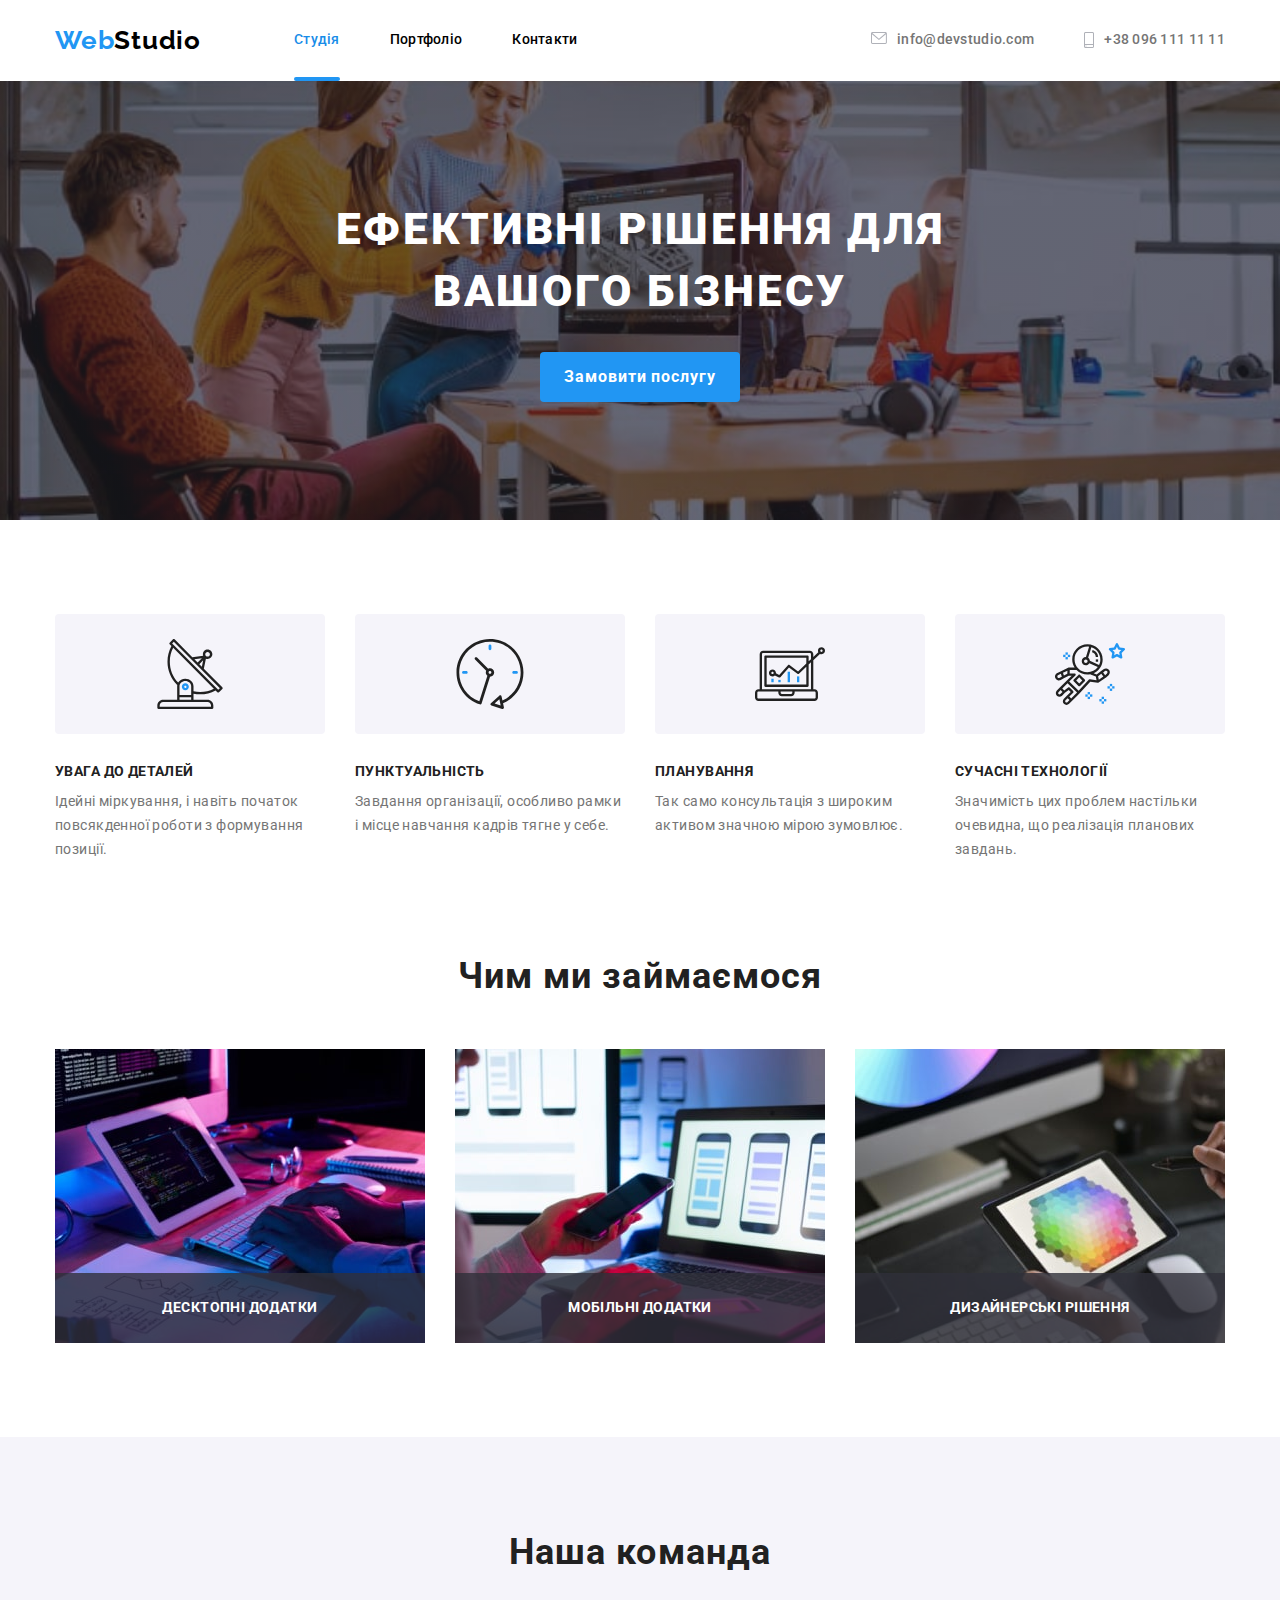
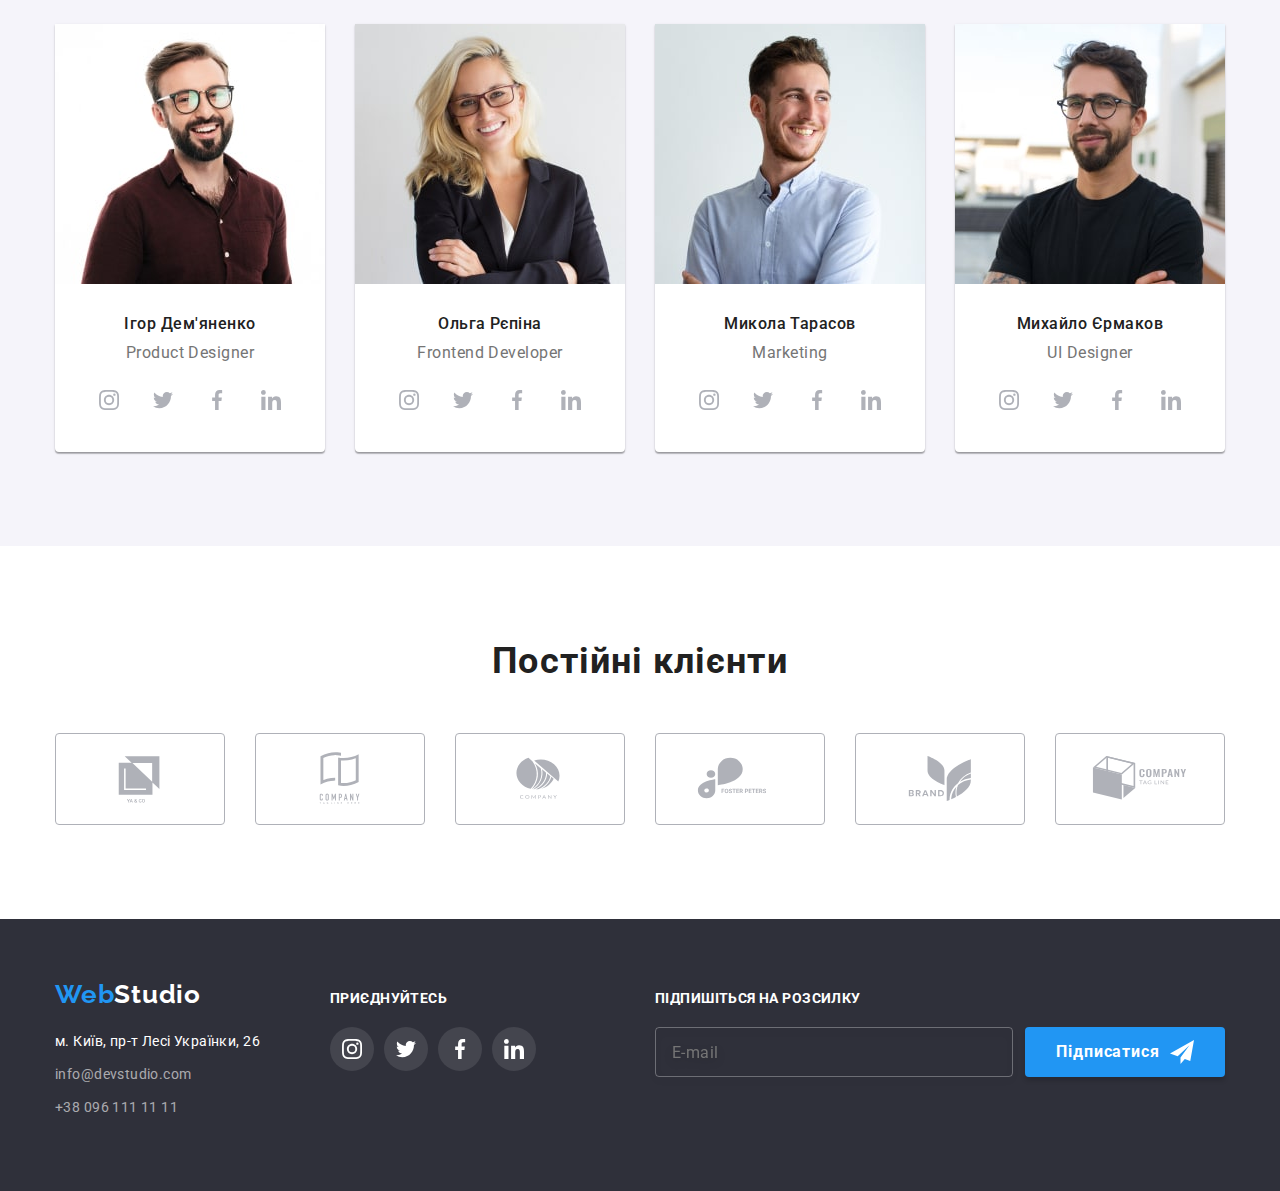
==== commit 8167a5ca: "12" ====
--- a/index.html
+++ b/index.html
@@ -81,7 +81,7 @@
             <div style="margin-bottom: 80px"></div>
         <ul class="mobile-contact list">
           <li class="mobile-contact-item">
-            <a href="tel:+380961111111" class="mobile-contact-link link current"
+            <a href="tel:+380961111111" class="mobile-contact-phone link current"
               >+38 096 111 11 11</a
             >
           </li>
--- a/css/main.min.css
+++ b/css/main.min.css
@@ -1 +1 @@
-.redcon{outline:solid 1px red}html{-webkit-box-sizing:border-box;box-sizing:border-box}*,*::before,*::after{-webkit-box-sizing:inherit;box-sizing:inherit}.list{list-style:none;margin-top:0;margin-bottom:0}.link{text-decoration:none}.current{color:#188ce8}.link.current{color:#188ce8}body{color:#212121;font-family:"Roboto",sans-serif}h2,h3,p{margin-top:0;margin-bottom:0}.container-clients{padding-left:15px;padding-right:15px;margin-left:auto;margin-right:auto;width:100%}@media screen and (min-width: 480px){.container-clients{display:-webkit-box;display:-ms-flexbox;display:flex;margin-left:auto;width:480px}}@media screen and (min-width: 768px){.container-clients{display:-webkit-box;display:-ms-flexbox;display:flex;-webkit-box-align:center;-ms-flex-align:center;align-items:center;width:768px}}@media screen and (min-width: 1200px){.container-clients{-webkit-box-align:center;-ms-flex-align:center;align-items:center;display:-webkit-box;display:-ms-flexbox;display:flex;width:1200px}}.container-hero{padding-left:15px;padding-right:15px;margin-left:auto;margin-right:auto}@media screen and (min-width: 480px){.container-hero{width:480px}}@media screen and (min-width: 768px){.container-hero{width:768px}}@media screen and (min-width: 1200px){.container-hero{width:1200px}}.container__button{padding:6px 22px}.container-cards{padding:20px 24px}.clients{padding-top:60px;padding-bottom:60px}@media screen and (min-width: 1200px){.clients{padding-top:94px;padding-bottom:94px}}.container__lines{outline:solid 1px red;-webkit-box-sizing:border-box;box-sizing:border-box;height:40px;width:40px;margin-left:auto}.list-container__lines{content:"";width:24px;height:2.67px;background-color:#000;margin-bottom:4px}.menu-container{display:-webkit-box;display:-ms-flexbox;display:flex;-webkit-box-orient:vertical;-webkit-box-direction:normal;-ms-flex-direction:column;flex-direction:column;-webkit-box-pack:justify;-ms-flex-pack:justify;justify-content:space-between;position:fixed;top:0;left:0;width:100vw;height:100vh;padding:48px 40px;background-color:#fff;z-index:999;overflow-y:scroll;-webkit-transform:translateX(200%);transform:translateX(200%);-webkit-transition:-webkit-transform 250ms cubic-bezier(0.4, 0, 0.2, 1);transition:-webkit-transform 250ms cubic-bezier(0.4, 0, 0.2, 1);transition:transform 250ms cubic-bezier(0.4, 0, 0.2, 1);transition:transform 250ms cubic-bezier(0.4, 0, 0.2, 1), -webkit-transform 250ms cubic-bezier(0.4, 0, 0.2, 1)}.menu-container.is-open{-webkit-transform:translateX(0);transform:translateX(0)}.menu-container .menu-toggle{position:absolute;top:16px;right:18px}.menu-toggle{min-height:40px;min-width:40px;display:-webkit-box;display:-ms-flexbox;display:flex;-webkit-box-align:center;-ms-flex-align:center;align-items:center;-webkit-box-pack:center;-ms-flex-pack:center;justify-content:center;margin:0;padding:0;fill:#212121;background-color:rgba(0,0,0,0);cursor:pointer;border:none;border-radius:50%;outline:none;-webkit-transition:color 250ms cubic-bezier(0.4, 0, 0.2, 1);transition:color 250ms cubic-bezier(0.4, 0, 0.2, 1)}.menu-toggle:hover .burger-icon,.menu-toggle:focus .burger-icon{fill:#2196f3}.menu-toggle:hover .menu-close-icon,.menu-toggle:focus .menu-close-icon{fill:#2196f3}@media screen and (max-width: 767.98px){.menu-toggle{margin-left:auto}}@media screen and (min-width: 768px){.menu-toggle{display:none}}ul{padding-left:0}.mobile-menu-link{display:block;font-weight:500;font-size:40px;line-height:1.17;letter-spacing:.02em;color:#212121}.mobile-menu-link:hover,.mobile-menu-link:focus{color:#2196f3}.mobile-menu-item:not(:last-child){margin-bottom:32px}.mobile-contact-item:not(:last-child){margin-bottom:32px}.mobile-contact-link{font-weight:500;font-size:24px;line-height:1.17;letter-spacing:.02em;color:#757575}.mobile-contact-link:hover,.mobile-contact-link:focus{color:#2196f3}.mobile-tel{color:#2196f3}.mobile-social{display:-webkit-box;display:-ms-flexbox;display:flex;-ms-flex-wrap:wrap;flex-wrap:wrap;row-gap:10px;margin-top:64px}.mobile-social-link{font-weight:500;font-size:18px;line-height:1.22;letter-spacing:.02em;color:#2196f3}.mobile-social-item+.mobile-social-item{margin-left:10px}.mobile-social-item{position:relative}.mobile-social-item:not(:last-child){margin-right:10px}.mobile-social-item:not(:last-child)::after{content:"";position:absolute;right:-20px;bottom:10px;width:22px;height:1px;border-radius:1px;background-color:rgba(33,33,33,.2);-webkit-transform:rotate(90deg);transform:rotate(90deg)}.currentPage-mob{color:#2196f3}.list-progect__button{color:#000;background-color:#f5f4fa;cursor:pointer;font-weight:500;font-size:16px;line-height:1.63;text-align:center;letter-spacing:.03em;border-radius:4px;border:none;font-family:inherit;-webkit-transition:background-color 250ms cubic-bezier(0.4, 0, 0.2, 1),color 250ms cubic-bezier(0.4, 0, 0.2, 1);transition:background-color 250ms cubic-bezier(0.4, 0, 0.2, 1),color 250ms cubic-bezier(0.4, 0, 0.2, 1)}.list-progect__button:hover,.list-progect__button:focus,.list-progect__button .active-button{color:#fff;background-color:#2196f3;-webkit-box-shadow:0px 3px 1px rgba(0,0,0,.1),0px 1px 2px rgba(0,0,0,.08),0px 2px 2px rgba(0,0,0,.12);box-shadow:0px 3px 1px rgba(0,0,0,.1),0px 1px 2px rgba(0,0,0,.08),0px 2px 2px rgba(0,0,0,.12);-webkit-transition:background-color 250ms cubic-bezier(0.4, 0, 0.2, 1),color 250ms cubic-bezier(0.4, 0, 0.2, 1),-webkit-box-shadow 250ms cubic-bezier(0.4, 0, 0.2, 1);transition:background-color 250ms cubic-bezier(0.4, 0, 0.2, 1),color 250ms cubic-bezier(0.4, 0, 0.2, 1),-webkit-box-shadow 250ms cubic-bezier(0.4, 0, 0.2, 1);transition:background-color 250ms cubic-bezier(0.4, 0, 0.2, 1),color 250ms cubic-bezier(0.4, 0, 0.2, 1),box-shadow 250ms cubic-bezier(0.4, 0, 0.2, 1);transition:background-color 250ms cubic-bezier(0.4, 0, 0.2, 1),color 250ms cubic-bezier(0.4, 0, 0.2, 1),box-shadow 250ms cubic-bezier(0.4, 0, 0.2, 1),-webkit-box-shadow 250ms cubic-bezier(0.4, 0, 0.2, 1)}.button{color:#fff;background-color:#2196f3;padding:0;width:216px;height:50px;cursor:pointer;font-weight:700;font-size:16px;line-height:1.87;letter-spacing:.06em;border-radius:4px;border:none;font-family:inherit;-webkit-transition:background-color 250ms cubic-bezier(0.4, 0, 0.2, 1),color 250ms cubic-bezier(0.4, 0, 0.2, 1);transition:background-color 250ms cubic-bezier(0.4, 0, 0.2, 1),color 250ms cubic-bezier(0.4, 0, 0.2, 1)}@media screen and (min-width: 480px){.button{width:200px}}@media screen and (min-width: 768px){.button{width:200px}}.button:hover,.button:focus,.button .active-button{color:#fff;background-color:#188ce8;-webkit-box-shadow:0px 4px 4px rgba(0,0,0,.15);box-shadow:0px 4px 4px rgba(0,0,0,.15);border-radius:4px;-webkit-transition:background-color 250ms cubic-bezier(0.4, 0, 0.2, 1),color 250ms cubic-bezier(0.4, 0, 0.2, 1),-webkit-box-shadow 250ms cubic-bezier(0.4, 0, 0.2, 1);transition:background-color 250ms cubic-bezier(0.4, 0, 0.2, 1),color 250ms cubic-bezier(0.4, 0, 0.2, 1),-webkit-box-shadow 250ms cubic-bezier(0.4, 0, 0.2, 1);transition:background-color 250ms cubic-bezier(0.4, 0, 0.2, 1),color 250ms cubic-bezier(0.4, 0, 0.2, 1),box-shadow 250ms cubic-bezier(0.4, 0, 0.2, 1);transition:background-color 250ms cubic-bezier(0.4, 0, 0.2, 1),color 250ms cubic-bezier(0.4, 0, 0.2, 1),box-shadow 250ms cubic-bezier(0.4, 0, 0.2, 1),-webkit-box-shadow 250ms cubic-bezier(0.4, 0, 0.2, 1)}.list-progect{display:-webkit-box;display:-ms-flexbox;display:flex;-webkit-box-pack:start;-ms-flex-pack:start;justify-content:flex-start;-ms-flex-wrap:wrap;flex-wrap:wrap;-webkit-column-gap:8px;-moz-column-gap:8px;column-gap:8px;row-gap:15px}@media(min-width: 768px){.list-progect{-webkit-box-align:center;-ms-flex-align:center;align-items:center;margin-left:auto;margin-right:auto;-webkit-box-pack:center;-ms-flex-pack:center;justify-content:center}}.line{border:1px solid #ececec;border-top-style:none;border-left-style:none;border-right-style:none}header{background-color:#fff}.navigation{display:-webkit-box;display:-ms-flexbox;display:flex;-webkit-box-align:center;-ms-flex-align:center;align-items:center}.logo-navigation{display:inline-block;margin-right:93px;padding:25px 0}@media screen and (max-width: 767px){.logo-navigation{padding:15px 0;margin-right:0}}@media screen and (min-width: 768px)and (max-width: 1199px){.logo-navigation{margin-right:87px}}.logo-navigation__text{color:#2196f3;font-family:"Raleway",sans-serif;font-weight:700;font-size:24px;line-height:1.19;letter-spacing:.03em}@media screen and (min-width: 1200px){.logo-navigation__text{font-size:26px;line-height:1.19}}.logo-navigation,.logo-footer{color:#000;font-family:"Raleway",sans-serif;font-weight:700;font-size:26px;line-height:1.19;letter-spacing:.03em}.list-navigation{display:-webkit-box;display:-ms-flexbox;display:flex;color:#000;font-weight:500;font-size:14px;line-height:1.14;letter-spacing:.02em;padding-left:0}.list-navigation .item-navigation:not(:last-child){margin-right:50px}@media screen and (max-width: 767px){.list-navigation{display:none}}.item-navigation__link{color:#000;padding:32px 0}.item-navigation__link:hover,.item-navigation__link:focus{color:#2196f3;-webkit-transition:color 250ms cubic-bezier(0.4, 0, 0.2, 1);transition:color 250ms cubic-bezier(0.4, 0, 0.2, 1)}.list-adress{margin-left:auto;padding:0}.list-adress .item-adress:not(:last-child){margin-right:50px}@media screen and (max-width: 767px){.list-adress{display:none}}@media screen and (min-width: 1200px){.list-adress{display:-webkit-box;display:-ms-flexbox;display:flex}}@media screen and (min-width: 768px)and (max-width: 1199px){.list-adress .item-adress:not(:last-child){margin-right:0}}.item-adress:hover,.item-adress:focus .item-adress__icon{fill:#2196f3;-webkit-transition:fill 250ms cubic-bezier(0.4, 0, 0.2, 1);transition:fill 250ms cubic-bezier(0.4, 0, 0.2, 1)}.item-adress__link{color:#757575;font-weight:500;font-size:14px;line-height:1.14;letter-spacing:.02em;padding:32px 0;display:-webkit-box;display:-ms-flexbox;display:flex;-webkit-box-pack:center;-ms-flex-pack:center;justify-content:center}.item-adress__link:hover,.item-adress__link:focus{color:#2196f3;-webkit-transition:color 250ms cubic-bezier(0.4, 0, 0.2, 1);transition:color 250ms cubic-bezier(0.4, 0, 0.2, 1)}.item-adress__link:hover .item-adress__icon{fill:#2196f3;-webkit-transition:fill 250ms cubic-bezier(0.4, 0, 0.2, 1);transition:fill 250ms cubic-bezier(0.4, 0, 0.2, 1)}@media screen and (min-width: 768px)and (max-width: 1199px){.item-adress__link{padding:0;margin-bottom:10px}}.item-adress__phone{color:#757575;font-weight:500;font-size:14px;line-height:1.14;letter-spacing:.02em;padding:32px 0;display:-webkit-box;display:-ms-flexbox;display:flex;-webkit-box-pack:center;-ms-flex-pack:center;justify-content:center}.item-adress__phone:hover,.item-adress__phone:focus{color:#2196f3;-webkit-transition:color 250ms cubic-bezier(0.4, 0, 0.2, 1);transition:color 250ms cubic-bezier(0.4, 0, 0.2, 1)}.item-adress__phone:hover .item-adress__icon{fill:#2196f3;-webkit-transition:fill 250ms cubic-bezier(0.4, 0, 0.2, 1);transition:fill 250ms cubic-bezier(0.4, 0, 0.2, 1)}@media screen and (min-width: 768px)and (max-width: 1199px){.item-adress__phone{padding:0;display:block}}.item-adress__icon{margin-right:10px;fill:#afb1b8}.item-adress__icon:hover,.item-adress__icon:focus{fill:#2196f3;-webkit-transition:fill 250ms cubic-bezier(0.4, 0, 0.2, 1);transition:fill 250ms cubic-bezier(0.4, 0, 0.2, 1)}.list-adress__link:hover,.list-adress__link:focus{color:#2196f3;-webkit-transition:color 250ms cubic-bezier(0.4, 0, 0.2, 1);transition:color 250ms cubic-bezier(0.4, 0, 0.2, 1)}.active-link{color:#2196f3}.item-navigation{position:relative}.active::after{position:absolute;display:inline-block;content:"";width:100%;height:4px;background:#2196f3;border-radius:2px;top:45px;left:0}h1{color:#fff;font-weight:900;letter-spacing:.06em;text-transform:uppercase}@media screen and (min-width: 480px){h1{font-size:26px;line-height:1.61}}@media screen and (min-width: 768px){h1{font-size:26px;line-height:1.61}}@media screen and (min-width: 1200px){h1{font-size:44px;line-height:1.4}}@media screen and (min-width: 480px){.hero__text{width:360px;margin:0 auto 30px}}@media screen and (min-width: 768px){.hero__text{width:360px;margin:0 auto 30px}}@media screen and (min-width: 1200px){.hero__text{width:696px;margin:0 auto 30px}}.hero{background-color:#2f303a;text-align:center;background-repeat:no-repeat;background-position:center;background-size:cover;background-image:-webkit-gradient(linear, left top, left bottom, from(rgba(47, 48, 58, 0.4)), to(rgba(47, 48, 58, 0.4))),url(../img/main1.jpg);background-image:linear-gradient(rgba(47, 48, 58, 0.4), rgba(47, 48, 58, 0.4)),url(../img/main1.jpg)}@media screen and (min-width: 480px){.hero{background-image:-webkit-gradient(linear, left top, left bottom, from(rgba(47, 48, 58, 0.4)), to(rgba(47, 48, 58, 0.4))),url(../img/hero/hero-sm-@1x.jpg);background-image:linear-gradient(rgba(47, 48, 58, 0.4), rgba(47, 48, 58, 0.4)),url(../img/hero/hero-sm-@1x.jpg)}}@media screen and (-webkit-min-device-pixel-ratio: 2),screen and (min-resolution: 192dpi),(-webkit-min-device-pixel-ratio: 2)and (min-device-pixel-ratio: 2),(min-resolution: 2dppx)and (min-device-pixel-ratio: 2){.hero{background-image:-webkit-gradient(linear, left top, left bottom, from(rgba(47, 48, 58, 0.4)), to(rgba(47, 48, 58, 0.4))),url(../img/hero/hero-sm-@2x.jpg);background-image:linear-gradient(rgba(47, 48, 58, 0.4), rgba(47, 48, 58, 0.4)),url(../img/hero/hero-sm-@2x.jpg)}}@media screen and (min-width: 768px){.hero{background-image:-webkit-gradient(linear, left top, left bottom, from(rgba(47, 48, 58, 0.4)), to(rgba(47, 48, 58, 0.4))),url(../img/hero/hero-md-@1x.jpg);background-image:linear-gradient(rgba(47, 48, 58, 0.4), rgba(47, 48, 58, 0.4)),url(../img/hero/hero-md-@1x.jpg)}}@media screen and (min-device-pixel-ratio: 2),(-webkit-min-device-pixel-ratio: 2),(min-resolution: 192dpi),(min-resolution: 2dppx){.hero{background-image:-webkit-gradient(linear, left top, left bottom, from(rgba(47, 48, 58, 0.4)), to(rgba(47, 48, 58, 0.4))),url(../img/hero/hero-md-@2x.jpg);background-image:linear-gradient(rgba(47, 48, 58, 0.4), rgba(47, 48, 58, 0.4)),url(../img/hero/hero-md-@2x.jpg)}}@media screen and (min-device-pixel-ratio: 2),(-webkit-min-device-pixel-ratio: 2),(min-resolution: 192dpi),(min-resolution: 2dppx){.hero{background-image:-webkit-gradient(linear, left top, left bottom, from(rgba(47, 48, 58, 0.4)), to(rgba(47, 48, 58, 0.4))),url(../img/hero/hero-lg-@2x.jpg);background-image:linear-gradient(rgba(47, 48, 58, 0.4), rgba(47, 48, 58, 0.4)),url(../img/hero/hero-lg-@2x.jpg)}}@media screen and (min-width: 480px){.hero{padding-top:118px;padding-bottom:118px}}@media screen and (min-width: 768px){.hero{padding-top:118px;padding-bottom:118px}}@media screen and (min-width: 768px){.hero{padding-top:200px;padding-bottom:200px}}@media screen and (min-width: 480px){.benefits{display:-webkit-box;display:-ms-flexbox;display:flex;padding:0;-ms-flex-wrap:wrap;flex-wrap:wrap;gap:30px}}@media screen and (min-width: 768px){.benefits{display:-webkit-box;display:-ms-flexbox;display:flex;padding:0;-ms-flex-wrap:wrap;flex-wrap:wrap;gap:30px}}@media screen and (min-width: 1200px){.benefits{display:-webkit-box;display:-ms-flexbox;display:flex;padding:0;-ms-flex-wrap:wrap;flex-wrap:wrap;gap:0}.benefits .list-benefits:not(:last-child){margin-right:30px}}@media screen and (min-width: 768px){.list-benefits{-ms-flex-preferred-size:calc((100% - 30px)/2);flex-basis:calc((100% - 30px)/2)}}@media screen and (min-width: 1200px){.list-benefits{-ms-flex-preferred-size:calc((100% - 90px)/4);flex-basis:calc((100% - 90px)/4)}}.item-benefits{height:120px;background:#f5f4fa;border-radius:4px;margin-bottom:30px;display:-webkit-box;display:-ms-flexbox;display:flex;-webkit-box-pack:center;-ms-flex-pack:center;justify-content:center;-webkit-box-align:center;-ms-flex-align:center;align-items:center}.item-benefits__title{font-weight:700;font-size:14px;line-height:1.14;letter-spacing:.03em;text-transform:uppercase;margin-bottom:10px}@media screen and (min-width: 480px){.item-benefits__title{text-align:center}}@media screen and (min-width: 768px){.item-benefits__title{text-align:start}}@media screen and (min-width: 1200px){.item-benefits__title{width:270px}}.item-benefits__text{color:#757575;font-weight:400;font-size:14px;line-height:1.7;letter-spacing:.03em;margin-top:0;margin-bottom:0}@media screen and (min-width: 1200px){.item-benefits__text{width:270px}}.servises{margin-bottom:94px}@media screen and (max-width: 1199px){.servises{display:none}}.servises__text{font-weight:700;font-size:36px;line-height:1.2;text-align:center;letter-spacing:.03em;margin-bottom:50px}@media screen and (max-width: 1199px){.servises__text{font-size:28px;line-height:1.17}}.list-servises{display:-webkit-box;display:-ms-flexbox;display:flex;padding:0}.list-servises .item-servises:not(:last-child){margin-right:30px}.list-team{display:-webkit-box;display:-ms-flexbox;display:flex;padding:0px}.list-team .item-team:not(:last-child){margin-right:30px}@media screen and (max-width: 767px){.list-team{display:-webkit-box;display:-ms-flexbox;display:flex;-webkit-box-pack:center;-ms-flex-pack:center;justify-content:center;-ms-flex-wrap:wrap;flex-wrap:wrap;gap:30px;padding:0px}.list-team .item-team:not(:last-child){margin-right:0}}@media screen and (min-width: 768px)and (max-width: 1199px){.list-team{display:-webkit-box;display:-ms-flexbox;display:flex;-webkit-box-pack:center;-ms-flex-pack:center;justify-content:center;-ms-flex-wrap:wrap;flex-wrap:wrap;gap:30px;padding:0px}.list-team .item-team:not(:last-child){margin-right:0}}.item-team{background-color:#fff;width:270px;-webkit-box-shadow:0px 1px 3px rgba(0,0,0,.12),0px 1px 1px rgba(0,0,0,.14),0px 2px 1px rgba(0,0,0,.2);box-shadow:0px 1px 3px rgba(0,0,0,.12),0px 1px 1px rgba(0,0,0,.14),0px 2px 1px rgba(0,0,0,.2);border-radius:0px 0px 4px 4px}@media screen and (max-width: 767px){.item-team{width:450px;height:622px}}@media screen and (min-width: 768px)and (max-width: 1199px){.item-team{width:354px;height:536px}}.item-team:hover,.item-team:focus{-webkit-transform:scale(1.1);transform:scale(1.1)}.item-team .item-card__icon{fill:#afb1b8}.item-team .list-card{display:-webkit-box;display:-ms-flexbox;display:flex;-webkit-box-pack:center;-ms-flex-pack:center;justify-content:center;margin-top:16px;padding:0}.item-team .item-card__link{display:block;border-radius:50%;width:100%;height:100%;display:-webkit-box;display:-ms-flexbox;display:flex;-webkit-box-pack:center;-ms-flex-pack:center;justify-content:center;-webkit-box-align:center;-ms-flex-align:center;align-items:center;-webkit-transition:background-color 250ms cubic-bezier(0.4, 0, 0.2, 1),color 250ms cubic-bezier(0.4, 0, 0.2, 1);transition:background-color 250ms cubic-bezier(0.4, 0, 0.2, 1),color 250ms cubic-bezier(0.4, 0, 0.2, 1)}.item-team .item-card__link:hover,.item-team .item-card__link:focus{background-color:#2196f3;-webkit-transition:background-color 250ms cubic-bezier(0.4, 0, 0.2, 1);transition:background-color 250ms cubic-bezier(0.4, 0, 0.2, 1)}.item-team .item-card__link:hover .item-card__icon{fill:#fff;-webkit-transition:fill 250ms cubic-bezier(0.4, 0, 0.2, 1);transition:fill 250ms cubic-bezier(0.4, 0, 0.2, 1)}.item-servises{position:relative}.item-servises__text{display:-webkit-box;display:-ms-flexbox;display:flex;-webkit-box-pack:center;-ms-flex-pack:center;justify-content:center;-webkit-box-align:center;-ms-flex-align:center;align-items:center;position:absolute;bottom:0;width:100%;height:70px;font-weight:700;font-size:14px;line-height:1.18;letter-spacing:.03em;text-transform:uppercase;color:#fff;background:rgba(47,48,58,.8)}.social-icon{-webkit-box-pack:center;-ms-flex-pack:center;justify-content:center}.item-card{width:44px;height:44px;margin-right:10px;padding-bottom:0}.item-card:nth-last-child(1){margin-right:0}.item-team__text{padding-top:30px;padding-bottom:30px}.item-servises__image{display:block}.item-team__name{font-weight:500;font-size:16px;line-height:1.2;-webkit-text-decoration:bold;text-decoration:bold;text-align:center;letter-spacing:.03em;margin-bottom:10px}.item-team__spot{color:#757575;font-weight:400;font-size:16px;line-height:1.2;text-align:center;letter-spacing:.03em}.team{background-color:#f5f4fa}@media screen and (min-width: 480px){.item-team__image{width:100%}}@media screen and (min-width: 768px){.item-team__image{width:100%}}@media screen and (min-width: 1200px){.item-team__image{width:100%}}img{display:block;max-width:100%;height:auto}.servises__text{font-weight:700;font-size:28px;line-height:1.2;text-align:center;letter-spacing:.03em;margin-bottom:30px}@media screen and (min-width: 1200px){.servises__text{font-size:36px;line-height:1.2;margin-bottom:50px}}.list-box{display:-webkit-box;display:-ms-flexbox;display:flex;-ms-flex-wrap:wrap;flex-wrap:wrap;-webkit-box-pack:center;-ms-flex-pack:center;justify-content:center;-ms-flex-line-pack:center;align-content:center;gap:30px;padding:0}@media screen and (min-width: 1200px){.list-box{display:-webkit-box;display:-ms-flexbox;display:flex;padding:0;-webkit-box-pack:justify;-ms-flex-pack:justify;justify-content:space-between}}.item-box{-ms-flex-preferred-size:calc((100% - 30px)/2);flex-basis:calc((100% - 30px)/2);height:92px;border:1px solid #afb1b8;border-radius:4px;-webkit-transition:color 250ms cubic-bezier(0.4, 0, 0.2, 1);transition:color 250ms cubic-bezier(0.4, 0, 0.2, 1)}.item-box:hover{border-color:#2196f3}.item-box:hover .item-box__icon{fill:#2196f3}@media screen and (min-width: 768px){.item-box{-ms-flex-preferred-size:calc((100% - 60px)/3);flex-basis:calc((100% - 60px)/3);height:92px}}@media screen and (min-width: 1200px){.item-box{-ms-flex-preferred-size:calc((100% - 150px)/6);flex-basis:calc((100% - 150px)/6);height:92px}}.item-box__link{display:-webkit-box;display:-ms-flexbox;display:flex;-webkit-box-pack:center;-ms-flex-pack:center;justify-content:center;-webkit-box-align:center;-ms-flex-align:center;align-items:center;width:100%;height:100%;padding:0;-webkit-transition:color 250ms cubic-bezier(0.4, 0, 0.2, 1);transition:color 250ms cubic-bezier(0.4, 0, 0.2, 1)}.item-box__icon{fill:#afb1b8;-webkit-transition:fill 250ms cubic-bezier(0.4, 0, 0.2, 1);transition:fill 250ms cubic-bezier(0.4, 0, 0.2, 1)}footer{background-color:#2f303a}@media screen and (min-width: 768px){footer{height:463px}}@media screen and (min-width: 1200px){footer{height:-webkit-max-content;height:-moz-max-content;height:max-content}}.logo-footer{color:#fff;display:inline-block;margin-bottom:20px}.list-adress__link{color:#fff;font-family:"Roboto",sans-serif;font-style:normal;font-weight:400;font-size:14px;line-height:1.7;letter-spacing:.03em;-webkit-transition:color 250ms cubic-bezier(0.4, 0, 0.2, 1);transition:color 250ms cubic-bezier(0.4, 0, 0.2, 1)}.list-adress__item{padding:0;margin-bottom:9px}.list-adress__item:nth-last-child(1){margin-bottom:0}.list-adress__mail,.list-adress__phone{font-family:"Roboto",sans-serif;font-style:normal;font-weight:400;font-size:14px;line-height:1.7;letter-spacing:.03em;color:rgba(255,255,255,.6);-webkit-transition:color 250ms cubic-bezier(0.4, 0, 0.2, 1);transition:color 250ms cubic-bezier(0.4, 0, 0.2, 1)}.list-adress__mail:hover,.list-adress__mail:focus,.list-adress__phone:hover,.list-adress__phone:focus{color:#2196f3}.list-footer__adress{padding:0}@media screen and (min-width: 1200px){.list-footer__adress{padding-left:0}}@media screen and (min-width: 480px){.footer{text-align:center}}@media screen and (min-width: 768px)and (max-width: 1199px){.footer{display:-webkit-box;display:-ms-flexbox;display:flex;-webkit-box-pack:center;-ms-flex-pack:center;justify-content:center;-ms-flex-wrap:wrap;flex-wrap:wrap;gap:60px 165px;padding-top:60px;padding-bottom:60px}}@media screen and (min-width: 1200px){.footer{display:-webkit-box;display:-ms-flexbox;display:flex;-webkit-box-align:baseline;-ms-flex-align:baseline;align-items:baseline;padding-top:60px;padding-bottom:60px;text-align:left}}.joinus{margin-bottom:60px}.list-joinus__text{font-weight:700;font-size:14px;line-height:1.14;letter-spacing:.03em;text-transform:uppercase;color:#fff;margin-bottom:20px}@media screen and (min-width: 480px){.list-footer{-webkit-box-pack:center;-ms-flex-pack:center;justify-content:center;margin-bottom:60px}}@media screen and (min-width: 768px){.list-footer{margin-bottom:0}}@media screen and (min-width: 1200px){.list-footer{margin-right:70px;margin-bottom:0;-webkit-box-pack:start;-ms-flex-pack:start;justify-content:start}}@media screen and (min-width: 480px){.list-joinus{padding:0}}@media screen and (min-width: 1200px){.list-joinus{padding:0;margin:0}}.list-social{padding:0;display:-webkit-box;display:-ms-flexbox;display:flex;-webkit-box-pack:center;-ms-flex-pack:center;justify-content:center}.list-social__item{width:44px;height:44px;margin-right:10px;padding-bottom:0;border-radius:50%;background-color:rgba(255,255,255,.1);-webkit-transition:background-color 250ms cubic-bezier(0.4, 0, 0.2, 1);transition:background-color 250ms cubic-bezier(0.4, 0, 0.2, 1)}.list-social__item:nth-last-child(1){margin-right:0}.list-social__item:hover{background-color:#2196f3;-webkit-transition:background-color 250ms cubic-bezier(0.4, 0, 0.2, 1);transition:background-color 250ms cubic-bezier(0.4, 0, 0.2, 1)}.list-social__link{width:100%;height:100%;display:-webkit-box;display:-ms-flexbox;display:flex;-webkit-box-pack:center;-ms-flex-pack:center;justify-content:center;-webkit-box-align:center;-ms-flex-align:center;align-items:center;-webkit-transition:background-color 250ms cubic-bezier(0.4, 0, 0.2, 1);transition:background-color 250ms cubic-bezier(0.4, 0, 0.2, 1)}.list-social__icon{fill:#fff}@media screen and (min-width: 480px){.footer-form{margin-left:auto}}@media screen and (min-width: 768px){.footer-form{margin-left:0}}@media screen and (min-width: 1200px){.footer-form{margin-left:auto}}.send-form__label{width:358px}.form input{width:358px;height:50px;background-color:rgba(0,0,0,0);border:none;border:1px solid rgba(255,255,255,.3);-webkit-filter:drop-shadow(0px 4px 4px rgba(0, 0, 0, 0.15));filter:drop-shadow(0px 4px 4px rgba(0, 0, 0, 0.15));border-radius:4px}@media screen and (min-width: 1200px){.send-form{display:-webkit-box;display:-ms-flexbox;display:flex;-webkit-box-pack:center;-ms-flex-pack:center;justify-content:center;-ms-flex-line-pack:center;align-content:center}}.send-form__input{width:358px;height:50px;font-family:"Roboto",sans-serif;font-weight:400;font-size:16px;letter-spacing:.03em;line-height:16px;padding:15px 16px;background-color:rgba(0,0,0,0);border:1px solid rgba(255,255,255,.3);-webkit-box-sizing:border-box;box-sizing:border-box;-webkit-filter:drop-shadow(0px 4px 4px rgba(0, 0, 0, 0.15));filter:drop-shadow(0px 4px 4px rgba(0, 0, 0, 0.15));border-radius:4px;color:rgba(255,255,255,.6)}.send-form__input:focus{border:1px solid #2196f3;-webkit-box-shadow:0px 1px 1px rgba(0,0,0,.12),0px 4px 4px rgba(0,0,0,.06),1px 4px 6px rgba(0,0,0,.16);box-shadow:0px 1px 1px rgba(0,0,0,.12),0px 4px 4px rgba(0,0,0,.06),1px 4px 6px rgba(0,0,0,.16);-webkit-transition:-webkit-box-shadow 250ms cubic-bezier(0.4, 0, 0.2, 1);transition:-webkit-box-shadow 250ms cubic-bezier(0.4, 0, 0.2, 1);transition:box-shadow 250ms cubic-bezier(0.4, 0, 0.2, 1);transition:box-shadow 250ms cubic-bezier(0.4, 0, 0.2, 1), -webkit-box-shadow 250ms cubic-bezier(0.4, 0, 0.2, 1);outline:none}@media screen and (min-width: 768px){.send-form__input{display:block}}@media screen and (min-width: 1200px){.send-form__input{width:358px}}.send-form__button{display:-webkit-box;display:-ms-flexbox;display:flex;-webkit-box-pack:center;-ms-flex-pack:center;justify-content:center;-webkit-box-align:center;-ms-flex-align:center;align-items:center;font-family:inherit;background:#2196f3;width:200px;height:50px;margin-left:12px;border:none;-webkit-box-shadow:0px 4px 4px rgba(0,0,0,.15);box-shadow:0px 4px 4px rgba(0,0,0,.15);border-radius:4px;cursor:pointer;font-weight:700;font-size:16px;line-height:1.875;letter-spacing:.06em;color:#fff;-webkit-transition:color 250ms cubic-bezier(0.4, 0, 0.2, 1);transition:color 250ms cubic-bezier(0.4, 0, 0.2, 1);-webkit-transition:background-color 250ms cubic-bezier(0.4, 0, 0.2, 1);transition:background-color 250ms cubic-bezier(0.4, 0, 0.2, 1);-webkit-transition:-webkit-box-shadow 250ms cubic-bezier(0.4, 0, 0.2, 1);transition:-webkit-box-shadow 250ms cubic-bezier(0.4, 0, 0.2, 1);transition:box-shadow 250ms cubic-bezier(0.4, 0, 0.2, 1);transition:box-shadow 250ms cubic-bezier(0.4, 0, 0.2, 1), -webkit-box-shadow 250ms cubic-bezier(0.4, 0, 0.2, 1)}.send-form__button:hover,.send-form__button:focus{color:#fff;background-color:#188ce8;-webkit-box-shadow:0px 4px 4px rgba(0,0,0,.15);box-shadow:0px 4px 4px rgba(0,0,0,.15);border-radius:4px;-webkit-transition:color 250ms cubic-bezier(0.4, 0, 0.2, 1);transition:color 250ms cubic-bezier(0.4, 0, 0.2, 1);-webkit-transition:background-color 250ms cubic-bezier(0.4, 0, 0.2, 1);transition:background-color 250ms cubic-bezier(0.4, 0, 0.2, 1);-webkit-transition:-webkit-box-shadow 250ms cubic-bezier(0.4, 0, 0.2, 1);transition:-webkit-box-shadow 250ms cubic-bezier(0.4, 0, 0.2, 1);transition:box-shadow 250ms cubic-bezier(0.4, 0, 0.2, 1);transition:box-shadow 250ms cubic-bezier(0.4, 0, 0.2, 1), -webkit-box-shadow 250ms cubic-bezier(0.4, 0, 0.2, 1)}@media screen and (min-width: 480px){.send-form__button{margin-top:20px;margin-left:auto;margin-right:auto}}@media screen and (min-width: 1200px){.send-form__button{margin-left:12px;margin-top:0}}.send-form__icon{fill:#fff;margin-left:10px}.text_sub_s{font-weight:700;font-size:16px;line-height:1.88;letter-spacing:.06em;color:#fff;display:-webkit-box;display:-ms-flexbox;display:flex;-webkit-box-pack:center;-ms-flex-pack:center;justify-content:center;-webkit-box-align:center;-ms-flex-align:center;align-items:center}.modal-backdrop{position:fixed;top:0;bottom:0;left:0;right:0;background-color:rgba(0,0,0,.2);opacity:1;-webkit-transition:opacity 500ms,visibility 500ms;transition:opacity 500ms,visibility 500ms}.modal{width:528px;position:absolute;top:50%;left:50%;-webkit-transform:translate(-50%, -50%) scale(1);transform:translate(-50%, -50%) scale(1);opacity:1;-webkit-transition:-webkit-transform 250ms cubic-bezier(0.4, 0, 0.2, 1);transition:-webkit-transform 250ms cubic-bezier(0.4, 0, 0.2, 1);transition:transform 250ms cubic-bezier(0.4, 0, 0.2, 1);transition:transform 250ms cubic-bezier(0.4, 0, 0.2, 1), -webkit-transform 250ms cubic-bezier(0.4, 0, 0.2, 1);background-color:#fff;padding:40px}@media screen and (min-width: 480px){.modal{width:450px}}@media screen and (min-width: 768px){.modal{width:450px}}.is-hidden{visibility:hidden;opacity:0;pointer-events:none}.modal-btn{position:absolute;top:8px;right:8px;cursor:pointer;-webkit-box-align:center;-ms-flex-align:center;align-items:center;background:#fff;width:30px;height:30px;border:1px solid rgba(0,0,0,.1);border-radius:50%;-webkit-transition:background-color 250ms cubic-bezier(0.4, 0, 0.2, 1);transition:background-color 250ms cubic-bezier(0.4, 0, 0.2, 1)}.modal-btn:hover{fill:#2196f3;-webkit-transition:fill 250ms cubic-bezier(0.4, 0, 0.2, 1);transition:fill 250ms cubic-bezier(0.4, 0, 0.2, 1)}.modal-icon{width:100%;height:100%;display:-webkit-box;display:-ms-flexbox;display:flex;-webkit-box-pack:center;-ms-flex-pack:center;justify-content:center;-webkit-box-align:center;-ms-flex-align:center;align-items:center}.par_txt{font-weight:700;font-size:20px;line-height:1.17;letter-spacing:.06em;color:#000;text-align:center;margin-bottom:12px}@media screen and (min-width: 480px){.par_txt{line-height:1.5}}@media screen and (min-width: 768px){.par_txt{line-height:1.5}}.span_name{font-weight:400;text-align:start;font-size:12px;line-height:1.71;letter-spacing:.03em;color:#757575}.modal_forms{margin-bottom:10px}.forms_input{width:448px;height:40px;border-radius:4px;border:1px solid rgba(33,33,33,.2);padding-left:40px;-webkit-transition:border 250ms cubic-bezier(0.4, 0, 0.2, 1);transition:border 250ms cubic-bezier(0.4, 0, 0.2, 1)}.forms_input:hover,.forms_input:focus{border:1px solid #2196f3;outline:none}.forms_input:hover+svg,.forms_input:focus+svg{fill:#2196f3}@media screen and (min-width: 480px){.forms_input{width:370px}}@media screen and (min-width: 768px){.forms_input{width:370px}}.forms_label{position:relative}.icon_form{position:absolute;width:18px;height:18px;left:15px;top:2px}.commits{width:448px;height:120px;border:1px solid rgba(33,33,33,.2);-webkit-box-sizing:border-box;box-sizing:border-box;border-radius:4px;resize:none;padding:12px 16px}.commits:hover,.commits:focus{border:1px solid #2196f3;outline:none;-webkit-transition:border 250ms cubic-bezier(0.4, 0, 0.2, 1);transition:border 250ms cubic-bezier(0.4, 0, 0.2, 1)}@media screen and (min-width: 480px){.commits{width:370px}}@media screen and (min-width: 768px){.commits{width:370px}}.commitl{margin-bottom:20px}textarea::-webkit-input-placeholder{font-weight:400;font-size:12px;line-height:1.71;letter-spacing:.01em}textarea::-moz-placeholder{font-weight:400;font-size:12px;line-height:1.71;letter-spacing:.01em}textarea:-ms-input-placeholder{font-weight:400;font-size:12px;line-height:1.71;letter-spacing:.01em}textarea::-ms-input-placeholder{font-weight:400;font-size:12px;line-height:1.71;letter-spacing:.01em}textarea::placeholder{font-weight:400;font-size:12px;line-height:1.71;letter-spacing:.01em}.sogl_check{position:absolute;width:1px;height:1px;margin:-1px;border:0;padding:0;white-space:nowrap;-webkit-clip-path:inset(100%);clip-path:inset(100%);clip:rect(0 0 0 0);overflow:hidden}.sogl_check:checked+.checkbox_icon{background-color:#2196f3;background-image:url(../img/Check.svg);background-size:contain;background-origin:content-box;border:2px solid rgba(0,0,0,0);background-repeat:no-repeat;border-radius:4px}.soglasie_link{padding-left:3px;font-size:14px;line-height:1.7;letter-spacing:.03em;color:#2196f3}@media screen and (min-width: 480px){.soglasie_link{font-size:12px;line-height:1.16}}@media screen and (min-width: 768px){.soglasie_link{font-size:12px;line-height:1.16}}.checkbox_icon{display:-webkit-box;display:-ms-flexbox;display:flex;width:16px;height:15px;border:2px solid #212121;border-radius:4px;margin-right:9px;cursor:pointer}.modal_form_btn{display:block;margin:30px auto 0;font-family:inherit;background:#2196f3;width:200px;height:50px;border:none;-webkit-box-shadow:0px 4px 4px rgba(0,0,0,.15);box-shadow:0px 4px 4px rgba(0,0,0,.15);border-radius:4px;cursor:pointer;-webkit-transition:background-color 250ms cubic-bezier(0.4, 0, 0.2, 1);transition:background-color 250ms cubic-bezier(0.4, 0, 0.2, 1)}.modal_form_btn:hover,.modal_form_btn:focus{color:#fff;background-color:#188ce8;-webkit-box-shadow:0px 4px 4px rgba(0,0,0,.15);box-shadow:0px 4px 4px rgba(0,0,0,.15);border-radius:4px;-webkit-transition:color 250ms cubic-bezier(0.4, 0, 0.2, 1);transition:color 250ms cubic-bezier(0.4, 0, 0.2, 1)}.modal_form_txt{cursor:pointer;font-weight:700;font-size:16px;line-height:1.88;-webkit-box-align:center;-ms-flex-align:center;align-items:center;text-align:center;letter-spacing:.06em;color:#fff}.agree{font-weight:400;font-size:14px;line-height:1.71;letter-spacing:.03em;color:#757575}@media screen and (min-width: 480px){.agree{font-size:12px;line-height:1.16}}@media screen and (min-width: 768px){.agree{font-size:12px;line-height:1.16}}.soglasie{display:-webkit-box;display:-ms-flexbox;display:flex;-webkit-box-pack:center;-ms-flex-pack:center;justify-content:center;-webkit-box-align:center;-ms-flex-align:center;align-items:center}.cards{padding:0;display:-webkit-box;display:-ms-flexbox;display:flex;-ms-flex-wrap:wrap;flex-wrap:wrap;margin-top:50px;gap:30px}@media screen and (max-width: 1199px){.cards{margin-top:40px;margin-bottom:60px;gap:30px}}.list-cards{-ms-flex-preferred-size:calc((100% - 30px * (1 - 1)) / 1);flex-basis:calc((100% - 30px * (1 - 1)) / 1)}@media screen and (min-width: 768px){.list-cards{-ms-flex-preferred-size:calc((100% - 30px * (2 - 1)) / 2);flex-basis:calc((100% - 30px * (2 - 1)) / 2)}}@media screen and (min-width: 1200px){.list-cards{-ms-flex-preferred-size:calc((100% - 30px * (3 - 1)) / 3);flex-basis:calc((100% - 30px * (3 - 1)) / 3)}}.list-cards__link{display:-webkit-box;display:-ms-flexbox;display:flex;height:100%;-webkit-box-orient:vertical;-webkit-box-direction:normal;-ms-flex-direction:column;flex-direction:column;text-decoration:none;-webkit-transition:background-color 250ms cubic-bezier(0.4, 0, 0.2, 1),color 250ms cubic-bezier(0.4, 0, 0.2, 1),-webkit-box-shadow 250ms cubic-bezier(0.4, 0, 0.2, 1);transition:background-color 250ms cubic-bezier(0.4, 0, 0.2, 1),color 250ms cubic-bezier(0.4, 0, 0.2, 1),-webkit-box-shadow 250ms cubic-bezier(0.4, 0, 0.2, 1);transition:background-color 250ms cubic-bezier(0.4, 0, 0.2, 1),color 250ms cubic-bezier(0.4, 0, 0.2, 1),box-shadow 250ms cubic-bezier(0.4, 0, 0.2, 1);transition:background-color 250ms cubic-bezier(0.4, 0, 0.2, 1),color 250ms cubic-bezier(0.4, 0, 0.2, 1),box-shadow 250ms cubic-bezier(0.4, 0, 0.2, 1),-webkit-box-shadow 250ms cubic-bezier(0.4, 0, 0.2, 1)}.list-cards__link:hover .list-cards__description--hidden{-webkit-transform:translateY(0);transform:translateY(0)}.list-cards__link:hover{-webkit-box-shadow:0px 1px 1px rgba(0,0,0,.12),0px 4px 4px rgba(0,0,0,.06),1px 4px 6px rgba(0,0,0,.16);box-shadow:0px 1px 1px rgba(0,0,0,.12),0px 4px 4px rgba(0,0,0,.06),1px 4px 6px rgba(0,0,0,.16);-webkit-transition:-webkit-box-shadow 250ms cubic-bezier(0.4, 0, 0.2, 1);transition:-webkit-box-shadow 250ms cubic-bezier(0.4, 0, 0.2, 1);transition:box-shadow 250ms cubic-bezier(0.4, 0, 0.2, 1);transition:box-shadow 250ms cubic-bezier(0.4, 0, 0.2, 1), -webkit-box-shadow 250ms cubic-bezier(0.4, 0, 0.2, 1)}.list-cards__link--hidden{display:block}.list-cards__box{border:1px solid #eee;border-top-style:none;-webkit-box-flex:1;-ms-flex-positive:1;flex-grow:1}.test{color:#fff}.hidden{position:relative;overflow:hidden}.list-cards__description--hidden{display:-webkit-box;display:-ms-flexbox;display:flex;-webkit-box-pack:center;-ms-flex-pack:center;justify-content:center;-webkit-box-align:center;-ms-flex-align:center;align-items:center;background-color:rgba(33,150,243,.9);position:absolute;bottom:0;left:0;height:100%;width:100%;color:#fff;font-size:20px;padding-left:24px;padding-right:24px;-webkit-transform:translateY(101%);transform:translateY(101%);-webkit-transition:-webkit-transform 250ms linear;transition:-webkit-transform 250ms linear;transition:transform 250ms linear;transition:transform 250ms linear, -webkit-transform 250ms linear;-webkit-transition-timing-function:cubic-bezier(0.4, 0, 0.2, 1);transition-timing-function:cubic-bezier(0.4, 0, 0.2, 1)}.list-cards__text--hidden{font-weight:400;font-size:18px;line-height:1.5;letter-spacing:.03em;color:#fff;-webkit-transition:background-color 250ms cubic-bezier(0.4, 0, 0.2, 1),color 250ms cubic-bezier(0.4, 0, 0.2, 1),-webkit-box-shadow 250ms cubic-bezier(0.4, 0, 0.2, 1);transition:background-color 250ms cubic-bezier(0.4, 0, 0.2, 1),color 250ms cubic-bezier(0.4, 0, 0.2, 1),-webkit-box-shadow 250ms cubic-bezier(0.4, 0, 0.2, 1);transition:background-color 250ms cubic-bezier(0.4, 0, 0.2, 1),color 250ms cubic-bezier(0.4, 0, 0.2, 1),box-shadow 250ms cubic-bezier(0.4, 0, 0.2, 1);transition:background-color 250ms cubic-bezier(0.4, 0, 0.2, 1),color 250ms cubic-bezier(0.4, 0, 0.2, 1),box-shadow 250ms cubic-bezier(0.4, 0, 0.2, 1),-webkit-box-shadow 250ms cubic-bezier(0.4, 0, 0.2, 1)}.list-cards__title{color:#212121;font-weight:700;font-size:18px;line-height:2;letter-spacing:.06em;margin-bottom:4px}.list-cards__description{color:#757575;font-weight:400;font-size:16px;line-height:1.9;letter-spacing:.03em}/*# sourceMappingURL=main.min.css.map */+.redcon{outline:solid 1px red}html{-webkit-box-sizing:border-box;box-sizing:border-box}*,*::before,*::after{-webkit-box-sizing:inherit;box-sizing:inherit}.list{list-style:none;margin-top:0;margin-bottom:0}.link{text-decoration:none}.current{color:#188ce8}.link.current{color:#188ce8}body{color:#212121;font-family:"Roboto",sans-serif}h2,h3,p{margin-top:0;margin-bottom:0}.container-clients{padding-left:15px;padding-right:15px;margin-left:auto;margin-right:auto;width:100%}@media screen and (min-width: 480px){.container-clients{display:-webkit-box;display:-ms-flexbox;display:flex;margin-left:auto;width:480px}}@media screen and (min-width: 768px){.container-clients{display:-webkit-box;display:-ms-flexbox;display:flex;-webkit-box-align:center;-ms-flex-align:center;align-items:center;width:768px}}@media screen and (min-width: 1200px){.container-clients{-webkit-box-align:center;-ms-flex-align:center;align-items:center;display:-webkit-box;display:-ms-flexbox;display:flex;width:1200px}}.container-hero{padding-left:15px;padding-right:15px;margin-left:auto;margin-right:auto}@media screen and (min-width: 480px){.container-hero{width:480px}}@media screen and (min-width: 768px){.container-hero{width:768px}}@media screen and (min-width: 1200px){.container-hero{width:1200px}}.container__button{padding:6px 25px}.container-cards{padding:20px 24px}.clients{padding-top:60px;padding-bottom:60px}@media screen and (min-width: 1200px){.clients{padding-top:94px;padding-bottom:94px}}.container__lines{outline:solid 1px red;-webkit-box-sizing:border-box;box-sizing:border-box;height:40px;width:40px;margin-left:auto}.list-container__lines{content:"";width:24px;height:2.67px;background-color:#000;margin-bottom:4px}.menu-container{display:-webkit-box;display:-ms-flexbox;display:flex;-webkit-box-orient:vertical;-webkit-box-direction:normal;-ms-flex-direction:column;flex-direction:column;-webkit-box-pack:justify;-ms-flex-pack:justify;justify-content:space-between;position:fixed;top:0;left:0;width:100vw;height:100vh;padding:48px 40px;background-color:#fff;z-index:999;overflow-y:scroll;-webkit-transform:translateX(200%);transform:translateX(200%);-webkit-transition:-webkit-transform 250ms cubic-bezier(0.4, 0, 0.2, 1);transition:-webkit-transform 250ms cubic-bezier(0.4, 0, 0.2, 1);transition:transform 250ms cubic-bezier(0.4, 0, 0.2, 1);transition:transform 250ms cubic-bezier(0.4, 0, 0.2, 1), -webkit-transform 250ms cubic-bezier(0.4, 0, 0.2, 1)}.menu-container.is-open{-webkit-transform:translateX(0);transform:translateX(0)}.menu-container .menu-toggle{position:absolute;top:16px;right:18px}.menu-toggle{min-height:40px;min-width:40px;display:-webkit-box;display:-ms-flexbox;display:flex;-webkit-box-align:center;-ms-flex-align:center;align-items:center;-webkit-box-pack:center;-ms-flex-pack:center;justify-content:center;margin:0;padding:0;fill:#212121;background-color:rgba(0,0,0,0);cursor:pointer;border:none;border-radius:50%;outline:none;-webkit-transition:color 250ms cubic-bezier(0.4, 0, 0.2, 1);transition:color 250ms cubic-bezier(0.4, 0, 0.2, 1)}.menu-toggle:hover .burger-icon,.menu-toggle:focus .burger-icon{fill:#2196f3}.menu-toggle:hover .menu-close-icon,.menu-toggle:focus .menu-close-icon{fill:#2196f3}@media screen and (max-width: 767.98px){.menu-toggle{margin-left:auto}}@media screen and (min-width: 768px){.menu-toggle{display:none}}ul{padding-left:0}.mobile-menu-link{display:block;font-weight:500;font-size:40px;line-height:1.17;letter-spacing:.02em;color:#212121}.mobile-menu-link:hover,.mobile-menu-link:focus{color:#2196f3}.mobile-menu-item:not(:last-child){margin-bottom:32px}.mobile-contact-item:not(:last-child){margin-bottom:32px}.mobile-contact-phone{font-weight:500;font-size:34px;line-height:1.17;letter-spacing:.02em;color:#757575}.mobile-contact-phone:hover,.mobile-contact-phone:focus{color:#2196f3}.mobile-contact-link{font-weight:500;font-size:24px;line-height:1.17;letter-spacing:.02em;color:#757575}.mobile-contact-link:hover,.mobile-contact-link:focus{color:#2196f3}.mobile-tel{color:#2196f3}.mobile-social{display:-webkit-box;display:-ms-flexbox;display:flex;-ms-flex-wrap:wrap;flex-wrap:wrap;row-gap:10px;margin-top:64px}.mobile-social-link{font-weight:500;font-size:18px;line-height:1.22;letter-spacing:.02em;color:#2196f3}.mobile-social-item+.mobile-social-item{margin-left:10px}.mobile-social-item{position:relative}.mobile-social-item:not(:last-child){margin-right:10px}.mobile-social-item:not(:last-child)::after{content:"";position:absolute;right:-20px;bottom:10px;width:22px;height:1px;border-radius:1px;background-color:rgba(33,33,33,.2);-webkit-transform:rotate(90deg);transform:rotate(90deg)}.currentPage-mob{color:#2196f3}.list-progect__button{color:#000;background-color:#f5f4fa;cursor:pointer;font-weight:500;font-size:16px;line-height:1.63;text-align:center;letter-spacing:.03em;border-radius:4px;border:none;font-family:inherit;-webkit-transition:background-color 250ms cubic-bezier(0.4, 0, 0.2, 1),color 250ms cubic-bezier(0.4, 0, 0.2, 1);transition:background-color 250ms cubic-bezier(0.4, 0, 0.2, 1),color 250ms cubic-bezier(0.4, 0, 0.2, 1)}.list-progect__button:hover,.list-progect__button:focus,.list-progect__button .active-button{color:#fff;background-color:#2196f3;-webkit-box-shadow:0px 3px 1px rgba(0,0,0,.1),0px 1px 2px rgba(0,0,0,.08),0px 2px 2px rgba(0,0,0,.12);box-shadow:0px 3px 1px rgba(0,0,0,.1),0px 1px 2px rgba(0,0,0,.08),0px 2px 2px rgba(0,0,0,.12);-webkit-transition:background-color 250ms cubic-bezier(0.4, 0, 0.2, 1),color 250ms cubic-bezier(0.4, 0, 0.2, 1),-webkit-box-shadow 250ms cubic-bezier(0.4, 0, 0.2, 1);transition:background-color 250ms cubic-bezier(0.4, 0, 0.2, 1),color 250ms cubic-bezier(0.4, 0, 0.2, 1),-webkit-box-shadow 250ms cubic-bezier(0.4, 0, 0.2, 1);transition:background-color 250ms cubic-bezier(0.4, 0, 0.2, 1),color 250ms cubic-bezier(0.4, 0, 0.2, 1),box-shadow 250ms cubic-bezier(0.4, 0, 0.2, 1);transition:background-color 250ms cubic-bezier(0.4, 0, 0.2, 1),color 250ms cubic-bezier(0.4, 0, 0.2, 1),box-shadow 250ms cubic-bezier(0.4, 0, 0.2, 1),-webkit-box-shadow 250ms cubic-bezier(0.4, 0, 0.2, 1)}.button{color:#fff;background-color:#2196f3;padding:0;width:216px;height:50px;cursor:pointer;font-weight:700;font-size:16px;line-height:1.87;letter-spacing:.06em;border-radius:4px;border:none;font-family:inherit;-webkit-transition:background-color 250ms cubic-bezier(0.4, 0, 0.2, 1),color 250ms cubic-bezier(0.4, 0, 0.2, 1);transition:background-color 250ms cubic-bezier(0.4, 0, 0.2, 1),color 250ms cubic-bezier(0.4, 0, 0.2, 1)}@media screen and (min-width: 480px){.button{width:200px}}@media screen and (min-width: 768px){.button{width:200px}}.button:hover,.button:focus,.button .active-button{color:#fff;background-color:#188ce8;-webkit-box-shadow:0px 4px 4px rgba(0,0,0,.15);box-shadow:0px 4px 4px rgba(0,0,0,.15);border-radius:4px;-webkit-transition:background-color 250ms cubic-bezier(0.4, 0, 0.2, 1),color 250ms cubic-bezier(0.4, 0, 0.2, 1),-webkit-box-shadow 250ms cubic-bezier(0.4, 0, 0.2, 1);transition:background-color 250ms cubic-bezier(0.4, 0, 0.2, 1),color 250ms cubic-bezier(0.4, 0, 0.2, 1),-webkit-box-shadow 250ms cubic-bezier(0.4, 0, 0.2, 1);transition:background-color 250ms cubic-bezier(0.4, 0, 0.2, 1),color 250ms cubic-bezier(0.4, 0, 0.2, 1),box-shadow 250ms cubic-bezier(0.4, 0, 0.2, 1);transition:background-color 250ms cubic-bezier(0.4, 0, 0.2, 1),color 250ms cubic-bezier(0.4, 0, 0.2, 1),box-shadow 250ms cubic-bezier(0.4, 0, 0.2, 1),-webkit-box-shadow 250ms cubic-bezier(0.4, 0, 0.2, 1)}.list-progect{display:-webkit-box;display:-ms-flexbox;display:flex;-webkit-box-pack:start;-ms-flex-pack:start;justify-content:flex-start;-ms-flex-wrap:wrap;flex-wrap:wrap;-webkit-column-gap:8px;-moz-column-gap:8px;column-gap:8px;row-gap:15px}@media(min-width: 768px){.list-progect{-webkit-box-align:center;-ms-flex-align:center;align-items:center;margin-left:auto;margin-right:auto;-webkit-box-pack:center;-ms-flex-pack:center;justify-content:center}}.line{border:1px solid #ececec;border-top-style:none;border-left-style:none;border-right-style:none}header{background-color:#fff}.navigation{display:-webkit-box;display:-ms-flexbox;display:flex;-webkit-box-align:center;-ms-flex-align:center;align-items:center}.logo-navigation{display:inline-block;margin-right:93px;padding:25px 0}@media screen and (max-width: 767px){.logo-navigation{padding:15px 0;margin-right:0}}@media screen and (min-width: 768px)and (max-width: 1199px){.logo-navigation{margin-right:87px}}.logo-navigation__text{color:#2196f3;font-family:"Raleway",sans-serif;font-weight:700;font-size:24px;line-height:1.19;letter-spacing:.03em}@media screen and (min-width: 1200px){.logo-navigation__text{font-size:26px;line-height:1.19}}.logo-navigation,.logo-footer{color:#000;font-family:"Raleway",sans-serif;font-weight:700;font-size:26px;line-height:1.19;letter-spacing:.03em}.list-navigation{display:-webkit-box;display:-ms-flexbox;display:flex;color:#000;font-weight:500;font-size:14px;line-height:1.14;letter-spacing:.02em;padding-left:0}.list-navigation .item-navigation:not(:last-child){margin-right:50px}@media screen and (max-width: 767px){.list-navigation{display:none}}.item-navigation__link{color:#000;padding:32px 0}.item-navigation__link:hover,.item-navigation__link:focus{color:#2196f3;-webkit-transition:color 250ms cubic-bezier(0.4, 0, 0.2, 1);transition:color 250ms cubic-bezier(0.4, 0, 0.2, 1)}.list-adress{margin-left:auto;padding:0}.list-adress .item-adress:not(:last-child){margin-right:50px}@media screen and (max-width: 767px){.list-adress{display:none}}@media screen and (min-width: 1200px){.list-adress{display:-webkit-box;display:-ms-flexbox;display:flex}}@media screen and (min-width: 768px)and (max-width: 1199px){.list-adress .item-adress:not(:last-child){margin-right:0}}.item-adress:hover,.item-adress:focus .item-adress__icon{fill:#2196f3;-webkit-transition:fill 250ms cubic-bezier(0.4, 0, 0.2, 1);transition:fill 250ms cubic-bezier(0.4, 0, 0.2, 1)}.item-adress__link{color:#757575;font-weight:500;font-size:14px;line-height:1.14;letter-spacing:.02em;padding:32px 0;display:-webkit-box;display:-ms-flexbox;display:flex;-webkit-box-pack:center;-ms-flex-pack:center;justify-content:center}.item-adress__link:hover,.item-adress__link:focus{color:#2196f3;-webkit-transition:color 250ms cubic-bezier(0.4, 0, 0.2, 1);transition:color 250ms cubic-bezier(0.4, 0, 0.2, 1)}.item-adress__link:hover .item-adress__icon{fill:#2196f3;-webkit-transition:fill 250ms cubic-bezier(0.4, 0, 0.2, 1);transition:fill 250ms cubic-bezier(0.4, 0, 0.2, 1)}@media screen and (min-width: 768px)and (max-width: 1199px){.item-adress__link{padding:0;margin-bottom:10px}}.item-adress__phone{color:#757575;font-weight:500;font-size:14px;line-height:1.14;letter-spacing:.02em;padding:32px 0;display:-webkit-box;display:-ms-flexbox;display:flex;-webkit-box-pack:center;-ms-flex-pack:center;justify-content:center}.item-adress__phone:hover,.item-adress__phone:focus{color:#2196f3;-webkit-transition:color 250ms cubic-bezier(0.4, 0, 0.2, 1);transition:color 250ms cubic-bezier(0.4, 0, 0.2, 1)}.item-adress__phone:hover .item-adress__icon{fill:#2196f3;-webkit-transition:fill 250ms cubic-bezier(0.4, 0, 0.2, 1);transition:fill 250ms cubic-bezier(0.4, 0, 0.2, 1)}@media screen and (min-width: 768px)and (max-width: 1199px){.item-adress__phone{padding:0;display:block}}.item-adress__icon{margin-right:10px;fill:#afb1b8}.item-adress__icon:hover,.item-adress__icon:focus{fill:#2196f3;-webkit-transition:fill 250ms cubic-bezier(0.4, 0, 0.2, 1);transition:fill 250ms cubic-bezier(0.4, 0, 0.2, 1)}.list-adress__link:hover,.list-adress__link:focus{color:#2196f3;-webkit-transition:color 250ms cubic-bezier(0.4, 0, 0.2, 1);transition:color 250ms cubic-bezier(0.4, 0, 0.2, 1)}.active-link{color:#2196f3}.item-navigation{position:relative}.active::after{position:absolute;display:inline-block;content:"";width:100%;height:4px;background:#2196f3;border-radius:2px;top:45px;left:0}h1{color:#fff;font-weight:900;letter-spacing:.06em;text-transform:uppercase}@media screen and (min-width: 480px){h1{font-size:26px;line-height:1.61}}@media screen and (min-width: 768px){h1{font-size:26px;line-height:1.61}}@media screen and (min-width: 1200px){h1{font-size:44px;line-height:1.4}}@media screen and (min-width: 480px){.hero__text{width:360px;margin:0 auto 30px}}@media screen and (min-width: 768px){.hero__text{width:360px;margin:0 auto 30px}}@media screen and (min-width: 1200px){.hero__text{width:696px;margin:0 auto 30px}}.hero{background-color:#2f303a;text-align:center;background-repeat:no-repeat;background-position:center;background-size:cover;background-image:-webkit-gradient(linear, left top, left bottom, from(rgba(47, 48, 58, 0.4)), to(rgba(47, 48, 58, 0.4))),url(../img/main1.jpg);background-image:linear-gradient(rgba(47, 48, 58, 0.4), rgba(47, 48, 58, 0.4)),url(../img/main1.jpg)}@media screen and (min-width: 480px){.hero{background-image:-webkit-gradient(linear, left top, left bottom, from(rgba(47, 48, 58, 0.4)), to(rgba(47, 48, 58, 0.4))),url(../img/hero/hero-sm-@1x.jpg);background-image:linear-gradient(rgba(47, 48, 58, 0.4), rgba(47, 48, 58, 0.4)),url(../img/hero/hero-sm-@1x.jpg)}}@media screen and (-webkit-min-device-pixel-ratio: 2),screen and (min-resolution: 192dpi),(-webkit-min-device-pixel-ratio: 2)and (min-device-pixel-ratio: 2),(min-resolution: 2dppx)and (min-device-pixel-ratio: 2){.hero{background-image:-webkit-gradient(linear, left top, left bottom, from(rgba(47, 48, 58, 0.4)), to(rgba(47, 48, 58, 0.4))),url(../img/hero/hero-sm-@2x.jpg);background-image:linear-gradient(rgba(47, 48, 58, 0.4), rgba(47, 48, 58, 0.4)),url(../img/hero/hero-sm-@2x.jpg)}}@media screen and (min-width: 768px){.hero{background-image:-webkit-gradient(linear, left top, left bottom, from(rgba(47, 48, 58, 0.4)), to(rgba(47, 48, 58, 0.4))),url(../img/hero/hero-md-@1x.jpg);background-image:linear-gradient(rgba(47, 48, 58, 0.4), rgba(47, 48, 58, 0.4)),url(../img/hero/hero-md-@1x.jpg)}}@media screen and (min-device-pixel-ratio: 2),(-webkit-min-device-pixel-ratio: 2),(min-resolution: 192dpi),(min-resolution: 2dppx){.hero{background-image:-webkit-gradient(linear, left top, left bottom, from(rgba(47, 48, 58, 0.4)), to(rgba(47, 48, 58, 0.4))),url(../img/hero/hero-md-@2x.jpg);background-image:linear-gradient(rgba(47, 48, 58, 0.4), rgba(47, 48, 58, 0.4)),url(../img/hero/hero-md-@2x.jpg)}}@media screen and (min-device-pixel-ratio: 2),(-webkit-min-device-pixel-ratio: 2),(min-resolution: 192dpi),(min-resolution: 2dppx){.hero{background-image:-webkit-gradient(linear, left top, left bottom, from(rgba(47, 48, 58, 0.4)), to(rgba(47, 48, 58, 0.4))),url(../img/hero/hero-lg-@2x.jpg);background-image:linear-gradient(rgba(47, 48, 58, 0.4), rgba(47, 48, 58, 0.4)),url(../img/hero/hero-lg-@2x.jpg)}}@media screen and (min-width: 480px){.hero{padding-top:118px;padding-bottom:118px}}@media screen and (min-width: 768px){.hero{padding-top:118px;padding-bottom:118px}}@media screen and (min-width: 480px){.benefits{display:-webkit-box;display:-ms-flexbox;display:flex;padding:0;-ms-flex-wrap:wrap;flex-wrap:wrap;gap:30px}}@media screen and (min-width: 768px){.benefits{display:-webkit-box;display:-ms-flexbox;display:flex;padding:0;-ms-flex-wrap:wrap;flex-wrap:wrap;gap:30px}}@media screen and (min-width: 1200px){.benefits{display:-webkit-box;display:-ms-flexbox;display:flex;padding:0;-ms-flex-wrap:wrap;flex-wrap:wrap;gap:0}.benefits .list-benefits:not(:last-child){margin-right:30px}}@media screen and (min-width: 768px){.list-benefits{-ms-flex-preferred-size:calc((100% - 30px)/2);flex-basis:calc((100% - 30px)/2)}}@media screen and (min-width: 1200px){.list-benefits{-ms-flex-preferred-size:calc((100% - 90px)/4);flex-basis:calc((100% - 90px)/4)}}.item-benefits{height:120px;background:#f5f4fa;border-radius:4px;margin-bottom:30px;display:-webkit-box;display:-ms-flexbox;display:flex;-webkit-box-pack:center;-ms-flex-pack:center;justify-content:center;-webkit-box-align:center;-ms-flex-align:center;align-items:center}.item-benefits__title{font-weight:700;font-size:14px;line-height:1.14;letter-spacing:.03em;text-transform:uppercase;margin-bottom:10px}@media screen and (min-width: 480px){.item-benefits__title{text-align:center}}@media screen and (min-width: 768px){.item-benefits__title{text-align:start}}@media screen and (min-width: 1200px){.item-benefits__title{width:270px}}.item-benefits__text{color:#757575;font-weight:400;font-size:14px;line-height:1.7;letter-spacing:.03em;margin-top:0;margin-bottom:0}@media screen and (min-width: 1200px){.item-benefits__text{width:270px}}.servises{margin-bottom:94px}@media screen and (max-width: 1199px){.servises{display:none}}.servises__text{font-weight:700;font-size:36px;line-height:1.2;text-align:center;letter-spacing:.03em;margin-bottom:50px}@media screen and (max-width: 1199px){.servises__text{font-size:28px;line-height:1.17}}.list-servises{display:-webkit-box;display:-ms-flexbox;display:flex;padding:0}.list-servises .item-servises:not(:last-child){margin-right:30px}.list-team{display:-webkit-box;display:-ms-flexbox;display:flex;padding:0px}.list-team .item-team:not(:last-child){margin-right:30px}@media screen and (max-width: 767px){.list-team{display:-webkit-box;display:-ms-flexbox;display:flex;-webkit-box-pack:center;-ms-flex-pack:center;justify-content:center;-ms-flex-wrap:wrap;flex-wrap:wrap;gap:30px;padding:0px}.list-team .item-team:not(:last-child){margin-right:0}}@media screen and (min-width: 768px)and (max-width: 1199px){.list-team{display:-webkit-box;display:-ms-flexbox;display:flex;-webkit-box-pack:center;-ms-flex-pack:center;justify-content:center;-ms-flex-wrap:wrap;flex-wrap:wrap;gap:30px;padding:0px}.list-team .item-team:not(:last-child){margin-right:0}}.item-team{background-color:#fff;width:270px;-webkit-box-shadow:0px 1px 3px rgba(0,0,0,.12),0px 1px 1px rgba(0,0,0,.14),0px 2px 1px rgba(0,0,0,.2);box-shadow:0px 1px 3px rgba(0,0,0,.12),0px 1px 1px rgba(0,0,0,.14),0px 2px 1px rgba(0,0,0,.2);border-radius:0px 0px 4px 4px}@media screen and (max-width: 767px){.item-team{width:450px;height:622px}}@media screen and (min-width: 768px)and (max-width: 1199px){.item-team{width:354px;height:536px}}.item-team:hover,.item-team:focus{-webkit-transform:scale(1.1);transform:scale(1.1)}.item-team .item-card__icon{fill:#afb1b8}.item-team .list-card{display:-webkit-box;display:-ms-flexbox;display:flex;-webkit-box-pack:center;-ms-flex-pack:center;justify-content:center;margin-top:16px;padding:0}.item-team .item-card__link{display:block;border-radius:50%;width:100%;height:100%;display:-webkit-box;display:-ms-flexbox;display:flex;-webkit-box-pack:center;-ms-flex-pack:center;justify-content:center;-webkit-box-align:center;-ms-flex-align:center;align-items:center;-webkit-transition:background-color 250ms cubic-bezier(0.4, 0, 0.2, 1),color 250ms cubic-bezier(0.4, 0, 0.2, 1);transition:background-color 250ms cubic-bezier(0.4, 0, 0.2, 1),color 250ms cubic-bezier(0.4, 0, 0.2, 1)}.item-team .item-card__link:hover,.item-team .item-card__link:focus{background-color:#2196f3;-webkit-transition:background-color 250ms cubic-bezier(0.4, 0, 0.2, 1);transition:background-color 250ms cubic-bezier(0.4, 0, 0.2, 1)}.item-team .item-card__link:hover .item-card__icon{fill:#fff;-webkit-transition:fill 250ms cubic-bezier(0.4, 0, 0.2, 1);transition:fill 250ms cubic-bezier(0.4, 0, 0.2, 1)}.item-servises{position:relative}.item-servises__text{display:-webkit-box;display:-ms-flexbox;display:flex;-webkit-box-pack:center;-ms-flex-pack:center;justify-content:center;-webkit-box-align:center;-ms-flex-align:center;align-items:center;position:absolute;bottom:0;width:100%;height:70px;font-weight:700;font-size:14px;line-height:1.18;letter-spacing:.03em;text-transform:uppercase;color:#fff;background:rgba(47,48,58,.8)}.social-icon{-webkit-box-pack:center;-ms-flex-pack:center;justify-content:center}.item-card{width:44px;height:44px;margin-right:10px;padding-bottom:0}.item-card:nth-last-child(1){margin-right:0}.item-team__text{padding-top:30px;padding-bottom:30px}.item-servises__image{display:block}.item-team__name{font-weight:500;font-size:16px;line-height:1.2;-webkit-text-decoration:bold;text-decoration:bold;text-align:center;letter-spacing:.03em;margin-bottom:10px}.item-team__spot{color:#757575;font-weight:400;font-size:16px;line-height:1.2;text-align:center;letter-spacing:.03em}.team{background-color:#f5f4fa}@media screen and (min-width: 480px){.item-team__image{width:100%}}@media screen and (min-width: 768px){.item-team__image{width:100%}}@media screen and (min-width: 1200px){.item-team__image{width:100%}}img{display:block;max-width:100%;height:auto}.servises__text{font-weight:700;font-size:28px;line-height:1.2;text-align:center;letter-spacing:.03em;margin-bottom:30px}@media screen and (min-width: 1200px){.servises__text{font-size:36px;line-height:1.2;margin-bottom:50px}}.list-box{display:-webkit-box;display:-ms-flexbox;display:flex;-ms-flex-wrap:wrap;flex-wrap:wrap;-webkit-box-pack:center;-ms-flex-pack:center;justify-content:center;-ms-flex-line-pack:center;align-content:center;gap:30px;padding:0}@media screen and (min-width: 1200px){.list-box{display:-webkit-box;display:-ms-flexbox;display:flex;padding:0;-webkit-box-pack:justify;-ms-flex-pack:justify;justify-content:space-between}}.item-box{-ms-flex-preferred-size:calc((100% - 30px)/2);flex-basis:calc((100% - 30px)/2);height:92px;border:1px solid #afb1b8;border-radius:4px;-webkit-transition:color 250ms cubic-bezier(0.4, 0, 0.2, 1);transition:color 250ms cubic-bezier(0.4, 0, 0.2, 1)}.item-box:hover{border-color:#2196f3}.item-box:hover .item-box__icon{fill:#2196f3}@media screen and (min-width: 768px){.item-box{-ms-flex-preferred-size:calc((100% - 60px)/3);flex-basis:calc((100% - 60px)/3);height:92px}}@media screen and (min-width: 1200px){.item-box{-ms-flex-preferred-size:calc((100% - 150px)/6);flex-basis:calc((100% - 150px)/6);height:92px}}.item-box__link{display:-webkit-box;display:-ms-flexbox;display:flex;-webkit-box-pack:center;-ms-flex-pack:center;justify-content:center;-webkit-box-align:center;-ms-flex-align:center;align-items:center;width:100%;height:100%;padding:0;-webkit-transition:color 250ms cubic-bezier(0.4, 0, 0.2, 1);transition:color 250ms cubic-bezier(0.4, 0, 0.2, 1)}.item-box__icon{fill:#afb1b8;-webkit-transition:fill 250ms cubic-bezier(0.4, 0, 0.2, 1);transition:fill 250ms cubic-bezier(0.4, 0, 0.2, 1)}footer{background-color:#2f303a}@media screen and (min-width: 768px){footer{height:463px}}@media screen and (min-width: 1200px){footer{height:-webkit-max-content;height:-moz-max-content;height:max-content}}.logo-footer{color:#fff;display:inline-block;margin-bottom:20px}.list-adress__link{color:#fff;font-family:"Roboto",sans-serif;font-style:normal;font-weight:400;font-size:14px;line-height:1.7;letter-spacing:.03em;-webkit-transition:color 250ms cubic-bezier(0.4, 0, 0.2, 1);transition:color 250ms cubic-bezier(0.4, 0, 0.2, 1)}.list-adress__item{padding:0;margin-bottom:9px}.list-adress__item:nth-last-child(1){margin-bottom:0}.list-adress__mail,.list-adress__phone{font-family:"Roboto",sans-serif;font-style:normal;font-weight:400;font-size:14px;line-height:1.7;letter-spacing:.03em;color:rgba(255,255,255,.6);-webkit-transition:color 250ms cubic-bezier(0.4, 0, 0.2, 1);transition:color 250ms cubic-bezier(0.4, 0, 0.2, 1)}.list-adress__mail:hover,.list-adress__mail:focus,.list-adress__phone:hover,.list-adress__phone:focus{color:#2196f3}.list-footer__adress{padding:0}@media screen and (min-width: 1200px){.list-footer__adress{padding-left:0}}@media screen and (min-width: 480px){.footer{text-align:center}}@media screen and (min-width: 768px)and (max-width: 1199px){.footer{display:-webkit-box;display:-ms-flexbox;display:flex;-webkit-box-pack:center;-ms-flex-pack:center;justify-content:center;-ms-flex-wrap:wrap;flex-wrap:wrap;gap:60px 165px;padding-top:60px;padding-bottom:60px}}@media screen and (min-width: 1200px){.footer{display:-webkit-box;display:-ms-flexbox;display:flex;-webkit-box-align:baseline;-ms-flex-align:baseline;align-items:baseline;padding-top:60px;padding-bottom:60px;text-align:left}}.joinus{margin-bottom:60px}.list-joinus__text{font-weight:700;font-size:14px;line-height:1.14;letter-spacing:.03em;text-transform:uppercase;color:#fff;margin-bottom:20px}@media screen and (min-width: 480px){.list-footer{-webkit-box-pack:center;-ms-flex-pack:center;justify-content:center;margin-bottom:60px}}@media screen and (min-width: 768px){.list-footer{margin-bottom:0}}@media screen and (min-width: 1200px){.list-footer{margin-right:70px;margin-bottom:0;-webkit-box-pack:start;-ms-flex-pack:start;justify-content:start}}@media screen and (min-width: 480px){.list-joinus{padding:0}}@media screen and (min-width: 1200px){.list-joinus{padding:0;margin:0}}.list-social{padding:0;display:-webkit-box;display:-ms-flexbox;display:flex;-webkit-box-pack:center;-ms-flex-pack:center;justify-content:center}.list-social__item{width:44px;height:44px;margin-right:10px;padding-bottom:0;border-radius:50%;background-color:rgba(255,255,255,.1);-webkit-transition:background-color 250ms cubic-bezier(0.4, 0, 0.2, 1);transition:background-color 250ms cubic-bezier(0.4, 0, 0.2, 1)}.list-social__item:nth-last-child(1){margin-right:0}.list-social__item:hover{background-color:#2196f3;-webkit-transition:background-color 250ms cubic-bezier(0.4, 0, 0.2, 1);transition:background-color 250ms cubic-bezier(0.4, 0, 0.2, 1)}.list-social__link{width:100%;height:100%;display:-webkit-box;display:-ms-flexbox;display:flex;-webkit-box-pack:center;-ms-flex-pack:center;justify-content:center;-webkit-box-align:center;-ms-flex-align:center;align-items:center;-webkit-transition:background-color 250ms cubic-bezier(0.4, 0, 0.2, 1);transition:background-color 250ms cubic-bezier(0.4, 0, 0.2, 1)}.list-social__icon{fill:#fff}@media screen and (min-width: 480px){.footer-form{margin-left:auto}}@media screen and (min-width: 768px){.footer-form{margin-left:0}}@media screen and (min-width: 1200px){.footer-form{margin-left:auto}}.send-form__label{width:358px}.form input{width:358px;height:50px;background-color:rgba(0,0,0,0);border:none;border:1px solid rgba(255,255,255,.3);-webkit-filter:drop-shadow(0px 4px 4px rgba(0, 0, 0, 0.15));filter:drop-shadow(0px 4px 4px rgba(0, 0, 0, 0.15));border-radius:4px}@media screen and (min-width: 1200px){.send-form{display:-webkit-box;display:-ms-flexbox;display:flex;-webkit-box-pack:center;-ms-flex-pack:center;justify-content:center;-ms-flex-line-pack:center;align-content:center}}.send-form__input{width:358px;height:50px;font-family:"Roboto",sans-serif;font-weight:400;font-size:16px;letter-spacing:.03em;line-height:16px;padding:15px 16px;background-color:rgba(0,0,0,0);border:1px solid rgba(255,255,255,.3);-webkit-box-sizing:border-box;box-sizing:border-box;-webkit-filter:drop-shadow(0px 4px 4px rgba(0, 0, 0, 0.15));filter:drop-shadow(0px 4px 4px rgba(0, 0, 0, 0.15));border-radius:4px;color:rgba(255,255,255,.6)}.send-form__input:focus{border:1px solid #2196f3;-webkit-box-shadow:0px 1px 1px rgba(0,0,0,.12),0px 4px 4px rgba(0,0,0,.06),1px 4px 6px rgba(0,0,0,.16);box-shadow:0px 1px 1px rgba(0,0,0,.12),0px 4px 4px rgba(0,0,0,.06),1px 4px 6px rgba(0,0,0,.16);-webkit-transition:-webkit-box-shadow 250ms cubic-bezier(0.4, 0, 0.2, 1);transition:-webkit-box-shadow 250ms cubic-bezier(0.4, 0, 0.2, 1);transition:box-shadow 250ms cubic-bezier(0.4, 0, 0.2, 1);transition:box-shadow 250ms cubic-bezier(0.4, 0, 0.2, 1), -webkit-box-shadow 250ms cubic-bezier(0.4, 0, 0.2, 1);outline:none}@media screen and (min-width: 768px){.send-form__input{display:block}}@media screen and (min-width: 1200px){.send-form__input{width:358px}}.send-form__button{display:-webkit-box;display:-ms-flexbox;display:flex;-webkit-box-pack:center;-ms-flex-pack:center;justify-content:center;-webkit-box-align:center;-ms-flex-align:center;align-items:center;font-family:inherit;background:#2196f3;width:200px;height:50px;margin-left:12px;border:none;-webkit-box-shadow:0px 4px 4px rgba(0,0,0,.15);box-shadow:0px 4px 4px rgba(0,0,0,.15);border-radius:4px;cursor:pointer;font-weight:700;font-size:16px;line-height:1.875;letter-spacing:.06em;color:#fff;-webkit-transition:color 250ms cubic-bezier(0.4, 0, 0.2, 1);transition:color 250ms cubic-bezier(0.4, 0, 0.2, 1);-webkit-transition:background-color 250ms cubic-bezier(0.4, 0, 0.2, 1);transition:background-color 250ms cubic-bezier(0.4, 0, 0.2, 1);-webkit-transition:-webkit-box-shadow 250ms cubic-bezier(0.4, 0, 0.2, 1);transition:-webkit-box-shadow 250ms cubic-bezier(0.4, 0, 0.2, 1);transition:box-shadow 250ms cubic-bezier(0.4, 0, 0.2, 1);transition:box-shadow 250ms cubic-bezier(0.4, 0, 0.2, 1), -webkit-box-shadow 250ms cubic-bezier(0.4, 0, 0.2, 1)}.send-form__button:hover,.send-form__button:focus{color:#fff;background-color:#188ce8;-webkit-box-shadow:0px 4px 4px rgba(0,0,0,.15);box-shadow:0px 4px 4px rgba(0,0,0,.15);border-radius:4px;-webkit-transition:color 250ms cubic-bezier(0.4, 0, 0.2, 1);transition:color 250ms cubic-bezier(0.4, 0, 0.2, 1);-webkit-transition:background-color 250ms cubic-bezier(0.4, 0, 0.2, 1);transition:background-color 250ms cubic-bezier(0.4, 0, 0.2, 1);-webkit-transition:-webkit-box-shadow 250ms cubic-bezier(0.4, 0, 0.2, 1);transition:-webkit-box-shadow 250ms cubic-bezier(0.4, 0, 0.2, 1);transition:box-shadow 250ms cubic-bezier(0.4, 0, 0.2, 1);transition:box-shadow 250ms cubic-bezier(0.4, 0, 0.2, 1), -webkit-box-shadow 250ms cubic-bezier(0.4, 0, 0.2, 1)}@media screen and (min-width: 480px){.send-form__button{margin-top:20px;margin-left:auto;margin-right:auto}}@media screen and (min-width: 1200px){.send-form__button{margin-left:12px;margin-top:0}}.send-form__icon{fill:#fff;margin-left:10px}.text_sub_s{font-weight:700;font-size:16px;line-height:1.88;letter-spacing:.06em;color:#fff;display:-webkit-box;display:-ms-flexbox;display:flex;-webkit-box-pack:center;-ms-flex-pack:center;justify-content:center;-webkit-box-align:center;-ms-flex-align:center;align-items:center}.modal-backdrop{position:fixed;top:0;bottom:0;left:0;right:0;background-color:rgba(0,0,0,.2);opacity:1;-webkit-transition:opacity 500ms,visibility 500ms;transition:opacity 500ms,visibility 500ms}.modal{width:528px;position:absolute;top:50%;left:50%;-webkit-transform:translate(-50%, -50%) scale(1);transform:translate(-50%, -50%) scale(1);opacity:1;-webkit-transition:-webkit-transform 250ms cubic-bezier(0.4, 0, 0.2, 1);transition:-webkit-transform 250ms cubic-bezier(0.4, 0, 0.2, 1);transition:transform 250ms cubic-bezier(0.4, 0, 0.2, 1);transition:transform 250ms cubic-bezier(0.4, 0, 0.2, 1), -webkit-transform 250ms cubic-bezier(0.4, 0, 0.2, 1);background-color:#fff;padding:40px}@media screen and (min-width: 480px){.modal{width:450px}}@media screen and (min-width: 768px){.modal{width:450px}}.is-hidden{visibility:hidden;opacity:0;pointer-events:none}.modal-btn{position:absolute;top:8px;right:8px;cursor:pointer;-webkit-box-align:center;-ms-flex-align:center;align-items:center;background:#fff;width:30px;height:30px;border:1px solid rgba(0,0,0,.1);border-radius:50%;-webkit-transition:background-color 250ms cubic-bezier(0.4, 0, 0.2, 1);transition:background-color 250ms cubic-bezier(0.4, 0, 0.2, 1)}.modal-btn:hover{fill:#2196f3;-webkit-transition:fill 250ms cubic-bezier(0.4, 0, 0.2, 1);transition:fill 250ms cubic-bezier(0.4, 0, 0.2, 1)}.modal-icon{width:100%;height:100%;display:-webkit-box;display:-ms-flexbox;display:flex;-webkit-box-pack:center;-ms-flex-pack:center;justify-content:center;-webkit-box-align:center;-ms-flex-align:center;align-items:center}.par_txt{font-weight:700;font-size:20px;line-height:1.17;letter-spacing:.06em;color:#000;text-align:center;margin-bottom:12px}@media screen and (min-width: 480px){.par_txt{line-height:1.5}}@media screen and (min-width: 768px){.par_txt{line-height:1.5}}.span_name{font-weight:400;text-align:start;font-size:12px;line-height:1.71;letter-spacing:.03em;color:#757575}.modal_forms{margin-bottom:10px}.forms_input{width:448px;height:40px;border-radius:4px;border:1px solid rgba(33,33,33,.2);padding-left:40px;-webkit-transition:border 250ms cubic-bezier(0.4, 0, 0.2, 1);transition:border 250ms cubic-bezier(0.4, 0, 0.2, 1)}.forms_input:hover,.forms_input:focus{border:1px solid #2196f3;outline:none;-webkit-transition:border 250ms cubic-bezier(0.4, 0, 0.2, 1);transition:border 250ms cubic-bezier(0.4, 0, 0.2, 1)}.forms_input:hover+svg,.forms_input:focus+svg{fill:#2196f3;-webkit-transition:fill 250ms cubic-bezier(0.4, 0, 0.2, 1);transition:fill 250ms cubic-bezier(0.4, 0, 0.2, 1)}@media screen and (min-width: 480px){.forms_input{width:370px}}@media screen and (min-width: 768px){.forms_input{width:370px}}.forms_label{position:relative}.icon_form{position:absolute;width:18px;height:18px;left:15px;top:2px}.icon_form:hover,.icon_form:focus{fill:#2196f3;-webkit-transition:fill 250ms cubic-bezier(0.4, 0, 0.2, 1);transition:fill 250ms cubic-bezier(0.4, 0, 0.2, 1)}.icon_form:hover .forms_input,.icon_form:focus .forms_input{fill:#2196f3;-webkit-transition:fill 250ms cubic-bezier(0.4, 0, 0.2, 1);transition:fill 250ms cubic-bezier(0.4, 0, 0.2, 1)}.commits{width:448px;height:120px;border:1px solid rgba(33,33,33,.2);-webkit-box-sizing:border-box;box-sizing:border-box;border-radius:4px;resize:none;padding:12px 16px}.commits:hover,.commits:focus{border:1px solid #2196f3;outline:none;-webkit-transition:border 250ms cubic-bezier(0.4, 0, 0.2, 1);transition:border 250ms cubic-bezier(0.4, 0, 0.2, 1)}@media screen and (min-width: 480px){.commits{width:370px}}@media screen and (min-width: 768px){.commits{width:370px}}.commitl{margin-bottom:20px}textarea::-webkit-input-placeholder{font-weight:400;font-size:12px;line-height:1.71;letter-spacing:.01em}textarea::-moz-placeholder{font-weight:400;font-size:12px;line-height:1.71;letter-spacing:.01em}textarea:-ms-input-placeholder{font-weight:400;font-size:12px;line-height:1.71;letter-spacing:.01em}textarea::-ms-input-placeholder{font-weight:400;font-size:12px;line-height:1.71;letter-spacing:.01em}textarea::placeholder{font-weight:400;font-size:12px;line-height:1.71;letter-spacing:.01em}.sogl_check{position:absolute;width:1px;height:1px;margin:-1px;border:0;padding:0;white-space:nowrap;-webkit-clip-path:inset(100%);clip-path:inset(100%);clip:rect(0 0 0 0);overflow:hidden}.sogl_check:checked+.checkbox_icon{background-color:#2196f3;background-image:url(../img/Check.svg);background-size:contain;background-origin:content-box;border:2px solid rgba(0,0,0,0);background-repeat:no-repeat;border-radius:4px}.soglasie_link{padding-left:3px;font-size:14px;line-height:1.7;letter-spacing:.03em;color:#2196f3}@media screen and (min-width: 480px){.soglasie_link{font-size:12px;line-height:1.16}}@media screen and (min-width: 768px){.soglasie_link{font-size:12px;line-height:1.16}}.checkbox_icon{display:-webkit-box;display:-ms-flexbox;display:flex;width:16px;height:15px;border:2px solid #212121;border-radius:4px;margin-right:9px;cursor:pointer}.modal_form_btn{display:block;margin:30px auto 0;font-family:inherit;background:#2196f3;width:200px;height:50px;border:none;-webkit-box-shadow:0px 4px 4px rgba(0,0,0,.15);box-shadow:0px 4px 4px rgba(0,0,0,.15);border-radius:4px;cursor:pointer;-webkit-transition:background-color 250ms cubic-bezier(0.4, 0, 0.2, 1);transition:background-color 250ms cubic-bezier(0.4, 0, 0.2, 1)}.modal_form_btn:hover,.modal_form_btn:focus{color:#fff;background-color:#188ce8;-webkit-box-shadow:0px 4px 4px rgba(0,0,0,.15);box-shadow:0px 4px 4px rgba(0,0,0,.15);border-radius:4px;-webkit-transition:color 250ms cubic-bezier(0.4, 0, 0.2, 1);transition:color 250ms cubic-bezier(0.4, 0, 0.2, 1)}.modal_form_txt{cursor:pointer;font-weight:700;font-size:16px;line-height:1.88;-webkit-box-align:center;-ms-flex-align:center;align-items:center;text-align:center;letter-spacing:.06em;color:#fff}.agree{font-weight:400;font-size:14px;line-height:1.71;letter-spacing:.03em;color:#757575}@media screen and (min-width: 480px){.agree{font-size:12px;line-height:1.16}}@media screen and (min-width: 768px){.agree{font-size:12px;line-height:1.16}}.soglasie{display:-webkit-box;display:-ms-flexbox;display:flex;-webkit-box-pack:center;-ms-flex-pack:center;justify-content:center;-webkit-box-align:center;-ms-flex-align:center;align-items:center}.cards{padding:0;display:-webkit-box;display:-ms-flexbox;display:flex;-ms-flex-wrap:wrap;flex-wrap:wrap;margin-top:50px;gap:30px}@media screen and (max-width: 1199px){.cards{margin-top:40px;margin-bottom:60px;gap:30px}}.list-cards{-ms-flex-preferred-size:calc((100% - 30px * (1 - 1)) / 1);flex-basis:calc((100% - 30px * (1 - 1)) / 1)}@media screen and (min-width: 768px){.list-cards{-ms-flex-preferred-size:calc((100% - 30px * (2 - 1)) / 2);flex-basis:calc((100% - 30px * (2 - 1)) / 2)}}@media screen and (min-width: 1200px){.list-cards{-ms-flex-preferred-size:calc((100% - 30px * (3 - 1)) / 3);flex-basis:calc((100% - 30px * (3 - 1)) / 3)}}.list-cards__link{display:-webkit-box;display:-ms-flexbox;display:flex;height:100%;-webkit-box-orient:vertical;-webkit-box-direction:normal;-ms-flex-direction:column;flex-direction:column;text-decoration:none;-webkit-transition:background-color 250ms cubic-bezier(0.4, 0, 0.2, 1),color 250ms cubic-bezier(0.4, 0, 0.2, 1),-webkit-box-shadow 250ms cubic-bezier(0.4, 0, 0.2, 1);transition:background-color 250ms cubic-bezier(0.4, 0, 0.2, 1),color 250ms cubic-bezier(0.4, 0, 0.2, 1),-webkit-box-shadow 250ms cubic-bezier(0.4, 0, 0.2, 1);transition:background-color 250ms cubic-bezier(0.4, 0, 0.2, 1),color 250ms cubic-bezier(0.4, 0, 0.2, 1),box-shadow 250ms cubic-bezier(0.4, 0, 0.2, 1);transition:background-color 250ms cubic-bezier(0.4, 0, 0.2, 1),color 250ms cubic-bezier(0.4, 0, 0.2, 1),box-shadow 250ms cubic-bezier(0.4, 0, 0.2, 1),-webkit-box-shadow 250ms cubic-bezier(0.4, 0, 0.2, 1)}.list-cards__link:hover .list-cards__description--hidden{-webkit-transform:translateY(0);transform:translateY(0)}.list-cards__link:hover{-webkit-box-shadow:0px 1px 1px rgba(0,0,0,.12),0px 4px 4px rgba(0,0,0,.06),1px 4px 6px rgba(0,0,0,.16);box-shadow:0px 1px 1px rgba(0,0,0,.12),0px 4px 4px rgba(0,0,0,.06),1px 4px 6px rgba(0,0,0,.16);-webkit-transition:-webkit-box-shadow 250ms cubic-bezier(0.4, 0, 0.2, 1);transition:-webkit-box-shadow 250ms cubic-bezier(0.4, 0, 0.2, 1);transition:box-shadow 250ms cubic-bezier(0.4, 0, 0.2, 1);transition:box-shadow 250ms cubic-bezier(0.4, 0, 0.2, 1), -webkit-box-shadow 250ms cubic-bezier(0.4, 0, 0.2, 1)}.list-cards__link--hidden{display:block}.list-cards__box{border:1px solid #eee;border-top-style:none;-webkit-box-flex:1;-ms-flex-positive:1;flex-grow:1}.test{color:#fff}.hidden{position:relative;overflow:hidden}.list-cards__description--hidden{display:-webkit-box;display:-ms-flexbox;display:flex;-webkit-box-pack:center;-ms-flex-pack:center;justify-content:center;-webkit-box-align:center;-ms-flex-align:center;align-items:center;background-color:rgba(33,150,243,.9);position:absolute;bottom:0;left:0;height:100%;width:100%;color:#fff;font-size:20px;padding-left:24px;padding-right:24px;-webkit-transform:translateY(101%);transform:translateY(101%);-webkit-transition:-webkit-transform 250ms linear;transition:-webkit-transform 250ms linear;transition:transform 250ms linear;transition:transform 250ms linear, -webkit-transform 250ms linear;-webkit-transition-timing-function:cubic-bezier(0.4, 0, 0.2, 1);transition-timing-function:cubic-bezier(0.4, 0, 0.2, 1)}.list-cards__text--hidden{font-weight:400;font-size:18px;line-height:1.5;letter-spacing:.03em;color:#fff;-webkit-transition:background-color 250ms cubic-bezier(0.4, 0, 0.2, 1),color 250ms cubic-bezier(0.4, 0, 0.2, 1),-webkit-box-shadow 250ms cubic-bezier(0.4, 0, 0.2, 1);transition:background-color 250ms cubic-bezier(0.4, 0, 0.2, 1),color 250ms cubic-bezier(0.4, 0, 0.2, 1),-webkit-box-shadow 250ms cubic-bezier(0.4, 0, 0.2, 1);transition:background-color 250ms cubic-bezier(0.4, 0, 0.2, 1),color 250ms cubic-bezier(0.4, 0, 0.2, 1),box-shadow 250ms cubic-bezier(0.4, 0, 0.2, 1);transition:background-color 250ms cubic-bezier(0.4, 0, 0.2, 1),color 250ms cubic-bezier(0.4, 0, 0.2, 1),box-shadow 250ms cubic-bezier(0.4, 0, 0.2, 1),-webkit-box-shadow 250ms cubic-bezier(0.4, 0, 0.2, 1)}.list-cards__title{color:#212121;font-weight:700;font-size:18px;line-height:2;letter-spacing:.06em;margin-bottom:4px}.list-cards__description{color:#757575;font-weight:400;font-size:16px;line-height:1.9;letter-spacing:.03em}/*# sourceMappingURL=main.min.css.map */